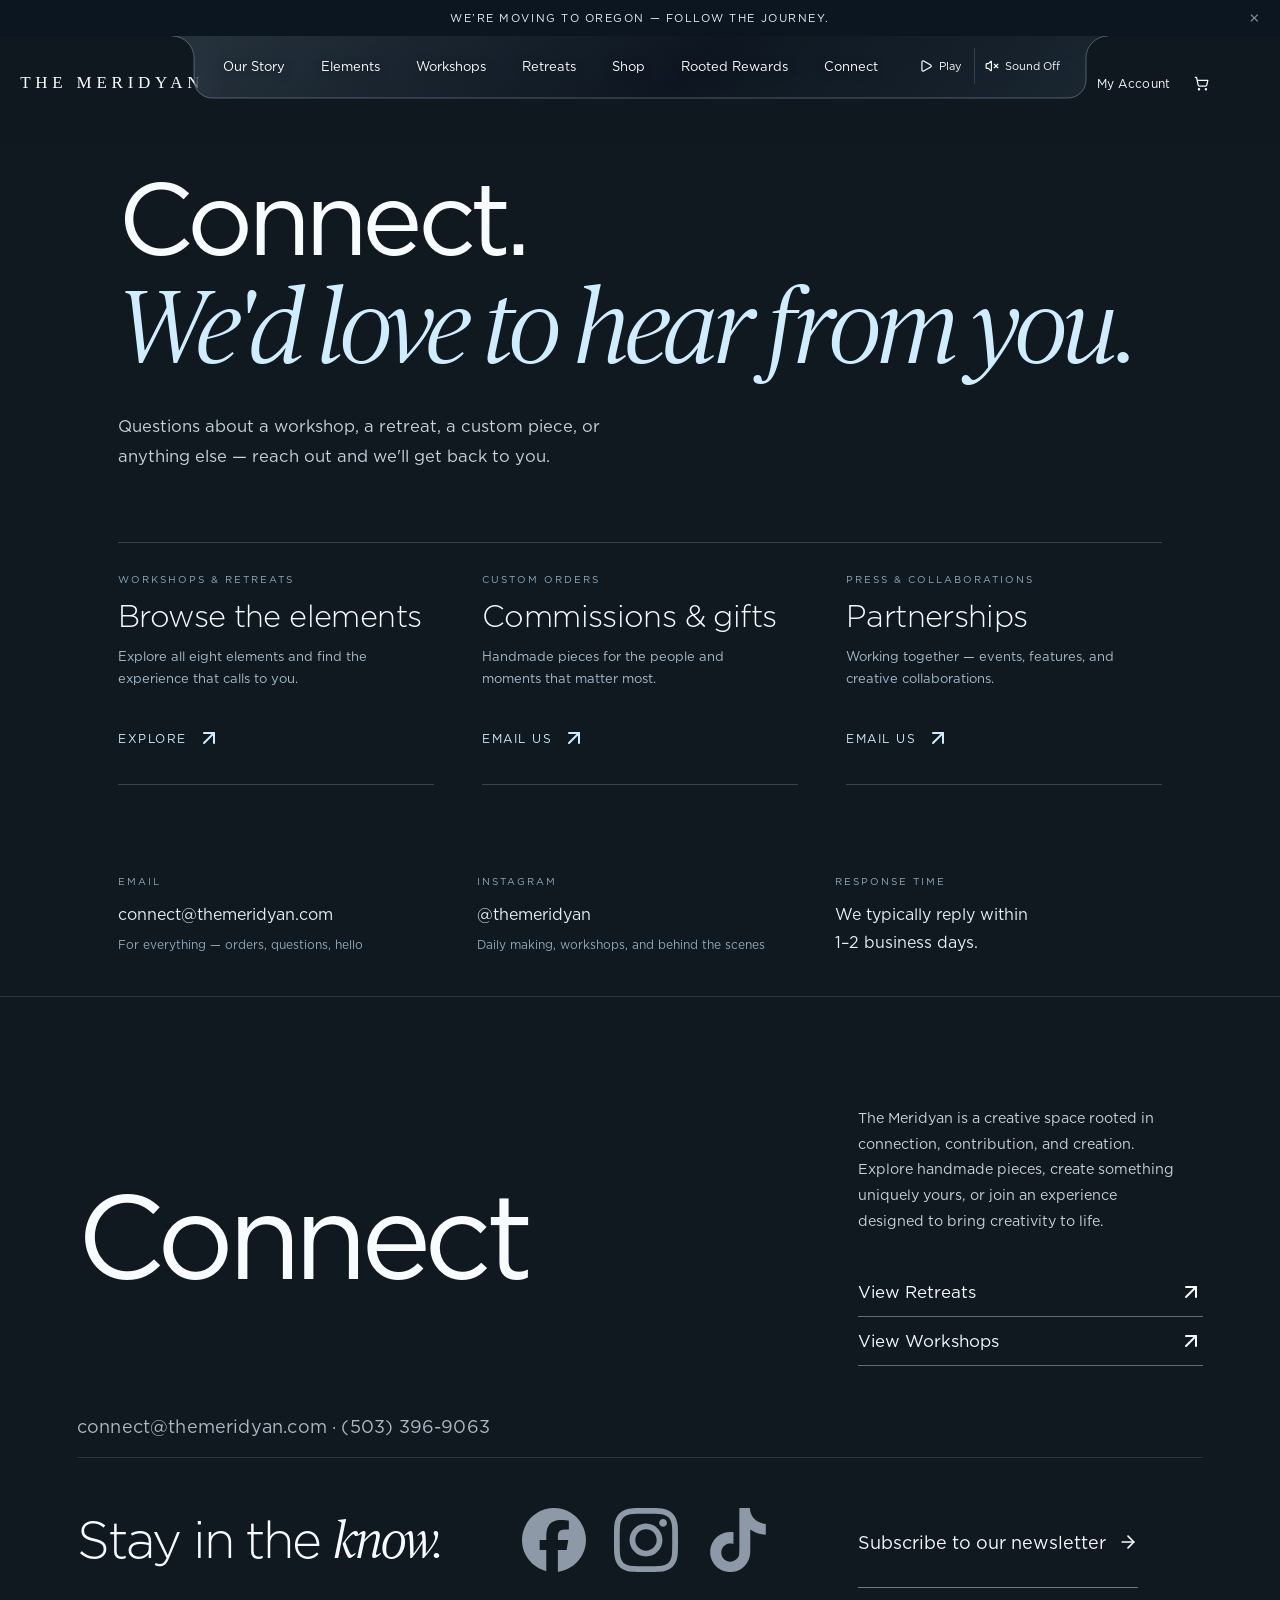
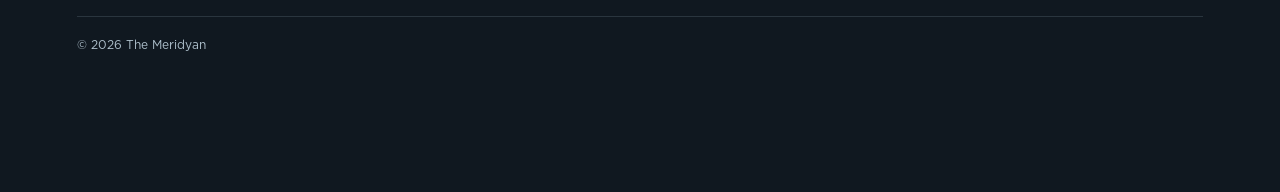
==== connect.html @ 69c46638 "Move footer contact into Connect column, larger text" ====
<!DOCTYPE html>
<html lang="en">
<head>
<meta charset="utf-8">
<meta name="viewport" content="width=device-width, initial-scale=1">
<title>Connect — The Meridyan</title>
<meta name="description" content="Get in touch with The Meridyan — workshops, retreats, custom orders, and collaborations.">
<style>html,body{margin:0;padding:0;background:#101820!important;overflow-x:hidden}</style>
<link media="all" rel="stylesheet" href="css/fd61ed82119a6d0c.css">
<link media="all" rel="stylesheet" href="css/1377dd7e572981b0.css">
<link media="all" rel="stylesheet" href="css/81c3c7df92520b79.css">
<link media="all" rel="stylesheet" href="css/9e2f454f65f2772a.css">
<link media="all" rel="stylesheet" href="css/0107829da691d027.css">
<link media="all" rel="stylesheet" href="css/0ce53d15ddeab85c.css">
<link media="all" rel="stylesheet" href="css/914edfe8f866d2f8.css">
<link media="all" rel="stylesheet" href="css/b02af53e4f1dc310.css">
<link media="all" rel="stylesheet" href="css/92854c48005adeb0.css">
<link media="all" rel="stylesheet" href="css/3cbabd3b90bd09d2.css">
<link media="all" rel="stylesheet" href="css/3c0b1736c7ed2e35.css">
<link media="all" rel="stylesheet" href="css/846dfcc68f16207b.css">
<link rel="stylesheet" href="scroll-fixes.css?v=222">
<style>
.connect-wrap{max-width:1100px;margin:0 auto;padding:170px 28px 40px}
.connect-hero{margin-bottom:70px}
.connect-eyebrow{font-size:11px;letter-spacing:2.5px;color:#d0edff;text-transform:uppercase;margin:0 0 26px}
.connect-title{margin:0;color:#f8fbff;font:400 clamp(64px,8vw,120px)/.95 Gotham,Arial,sans-serif;letter-spacing:-.055em}
.connect-title em{display:block;margin-top:.08em;font:italic 300 1.02em/.98 "Publico Headline",Georgia,serif;letter-spacing:-.045em;color:#d0edff}
.connect-intro{max-width:520px;margin-top:34px;font-size:clamp(15px,1.3vw,18px);line-height:1.8;color:#c7d4dd}
.connect-grid{display:grid;grid-template-columns:repeat(3,1fr);gap:0 48px;border-top:1px solid #d0edff33}
.connect-card{display:flex;flex-direction:column;padding:30px 0 34px;border-bottom:1px solid #d0edff33;text-decoration:none;color:#f8fbff;transition:padding-left .2s}
.connect-card:hover{padding-left:10px}
.connect-card small{display:block;font-size:10px;letter-spacing:2px;color:#8faabd;text-transform:uppercase;margin-bottom:14px}
.connect-card strong{display:block;font:300 clamp(24px,2.4vw,34px)/1.15 Gotham,Arial,sans-serif;letter-spacing:-.02em;margin-bottom:12px}
.connect-card span{display:block;font-size:13px;line-height:1.7;color:#a9bdca;margin-bottom:18px;max-width:280px}
.connect-card i{display:inline-flex;align-items:center;gap:10px;font-style:normal;font-size:12px;letter-spacing:1.5px;text-transform:uppercase;color:#d0edff;margin-top:auto;padding-top:18px}
.connect-card i svg{transition:transform .2s}
.connect-card:hover i svg{transform:translate(3px,-3px)}
.connect-details{display:grid;grid-template-columns:repeat(3,1fr);gap:32px;margin-top:80px;padding-top:10px}
.connect-details h3{font-size:10px;letter-spacing:2px;color:#8faabd;text-transform:uppercase;font-weight:400;margin:0 0 14px}
.connect-details a,.connect-details p{display:block;color:#e9f0f4;text-decoration:none;font-size:16px;line-height:1.7;margin:0}
.connect-details a:hover{color:#d0edff}
.connect-details small{display:block;margin-top:8px;font-size:12px;color:#8faabd}
@media(max-width:900px){.connect-grid{grid-template-columns:1fr}.connect-details{grid-template-columns:1fr;gap:26px}}
</style>
<link rel="canonical" href="https://itsyoboyyyyyy.github.io/meridyan-scroll/connect.html"><meta property="og:type" content="website"><meta property="og:site_name" content="The Meridyan"><meta property="og:title" content="Connect — The Meridyan"><meta property="og:description" content="Get in touch with The Meridyan — workshops, retreats, custom orders, and collaborations."><meta property="og:url" content="https://itsyoboyyyyyy.github.io/meridyan-scroll/connect.html"><meta property="og:image" content="https://itsyoboyyyyyy.github.io/meridyan-scroll/site-files/hero1.jpg"><meta name="twitter:card" content="summary_large_image"><meta name="twitter:title" content="Connect — The Meridyan"><meta name="twitter:description" content="Get in touch with The Meridyan — workshops, retreats, custom orders, and collaborations."><meta name="twitter:image" content="https://itsyoboyyyyyy.github.io/meridyan-scroll/site-files/hero1.jpg"></head>
<body style="margin:0">
<header class="morpho-header" data-open="false"><a class="morpho-header-logo" href="https://www.themeridyan.com/" target="_top" aria-label="The Meridyan homepage"><span class="meridyan-wordmark">THE MERIDYAN</span></a><fieldset class="site-player" aria-label="Experience controls" data-autoplay="false" data-film-blocked="false" lang="en"><button class="site-autoplay" type="button" aria-pressed="false" aria-label="Play experience"><svg xmlns="http://www.w3.org/2000/svg" width="15" height="15" viewBox="0 0 24 24" fill="none" stroke="currentColor" stroke-width="2" stroke-linecap="round" stroke-linejoin="round" class="lucide lucide-play" aria-hidden="true"><path d="M5 5a2 2 0 0 1 3.008-1.728l11.997 6.998a2 2 0 0 1 .003 3.458l-12 7A2 2 0 0 1 5 19z"></path></svg><span>Play</span></button><button class="site-sound-toggle" type="button" aria-pressed="false" aria-label="Turn sound on"><svg xmlns="http://www.w3.org/2000/svg" width="16" height="16" viewBox="0 0 24 24" fill="none" stroke="currentColor" stroke-width="2" stroke-linecap="round" stroke-linejoin="round" class="lucide lucide-volume-x" aria-hidden="true"><path d="M11 4.702a.705.705 0 0 0-1.203-.498L6.413 7.587A1.4 1.4 0 0 1 5.416 8H3a1 1 0 0 0-1 1v6a1 1 0 0 0 1 1h2.416a1.4 1.4 0 0 1 .997.413l3.383 3.384A.705.705 0 0 0 11 19.298z"></path><line x1="22" x2="16" y1="9" y2="15"></line><line x1="16" x2="22" y1="9" y2="15"></line></svg><span>Sound<!-- --> <!-- -->Off</span></button><div hidden="" aria-hidden="true"><aside class="morpho-radio  radio-is-hidden" inert="" aria-hidden="true" aria-label="Meridyan ambient" data-playing="false" data-track="0" data-loading="false" data-muted="false"><audio preload="none" aria-hidden="true"></audio><div class="radio-info"><span class="radio-brand"><i></i><i></i><i></i> MERIDYAN <span class="radio-count" aria-hidden="true">01<!-- --> / <!-- -->08</span></span><div aria-live="polite" aria-atomic="true"><span class="radio-title" title="Wildamore">Wildamore</span><span class="radio-artist" title="The Meridyan">The Meridyan</span></div></div><div class="radio-buttons"><button disabled="" aria-label="Previous track"><svg xmlns="http://www.w3.org/2000/svg" width="13" height="13" viewBox="0 0 24 24" fill="none" stroke="currentColor" stroke-width="2" stroke-linecap="round" stroke-linejoin="round" class="lucide lucide-skip-back" aria-hidden="true"><path d="M17.971 4.285A2 2 0 0 1 21 6v12a2 2 0 0 1-3.029 1.715l-9.997-5.998a2 2 0 0 1-.003-3.432z"></path><path d="M3 20V4"></path></svg></button><button class="radio-play" aria-busy="false" aria-label="Play ambient sound"><svg xmlns="http://www.w3.org/2000/svg" width="15" height="15" viewBox="0 0 24 24" fill="none" stroke="currentColor" stroke-width="2" stroke-linecap="round" stroke-linejoin="round" class="lucide lucide-play" aria-hidden="true"><path d="M5 5a2 2 0 0 1 3.008-1.728l11.997 6.998a2 2 0 0 1 .003 3.458l-12 7A2 2 0 0 1 5 19z"></path></svg></button><button aria-label="Next track"><svg xmlns="http://www.w3.org/2000/svg" width="13" height="13" viewBox="0 0 24 24" fill="none" stroke="currentColor" stroke-width="2" stroke-linecap="round" stroke-linejoin="round" class="lucide lucide-skip-forward" aria-hidden="true"><path d="M21 4v16"></path><path d="M6.029 4.285A2 2 0 0 0 3 6v12a2 2 0 0 0 3.029 1.715l9.997-5.998a2 2 0 0 0 .003-3.432z"></path></svg></button></div></aside></div></fieldset><div class="morpho-notch"><div class="morpho-notch-glass" style="width: 616.469px; height: 62px; clip-path: path(&quot;M 0 0 A 22 22 0 0 1 22 22 L 22 44 A 18 18 0 0 0 40 62 L 576.469 62 A 18 18 0 0 0 594.469 44 L 594.469 22 A 22 22 0 0 1 616.469 0 Z&quot;);" aria-hidden="true"></div><svg class="morpho-notch-shape" viewBox="0 0 616.46875 62" style="width: 616.469px; height: 62px;" aria-hidden="true"><path d="M0,0 A22,22 0 0 1 22,22 L22,44 A18,18 0 0 0 40,62 L576.46875,62 A18,18 0 0 0 594.46875,44 L594.46875,22 A22,22 0 0 1 616.46875,0 Z"></path><path class="morpho-notch-edge" d="M0,0 A22,22 0 0 1 22,22 L22,44 A18,18 0 0 0 40,62 L576.46875,62 A18,18 0 0 0 594.46875,44 L594.46875,22 A22,22 0 0 1 616.46875,0" vector-effect="non-scaling-stroke"></path></svg><div class="morpho-notch-bar"><nav class="morpho-main-nav" aria-label="Main navigation"><a href="https://itsyoboyyyyyy.github.io/meridyan-scroll/our-story.html" target="_top" id="_R_11bqlb_-community" data-current="false"><span>Our Story</span></a><span class="nav-drop" data-menu="elements"><a href="elements.html" target="_top" data-current="false"><span>Elements</span></a></span><a id="meridyan-workshops" href="workshops.html" target="_top" data-current="false"><span>Workshops</span></a><a href="retreats.html" target="_top" data-current="false"><span>Retreats</span></a><a href="https://www.themeridyan.com/shop" target="_top" data-current="false"><span>Shop</span></a><a href="rooted-rewards.html" target="_top" data-current="false"><span>Rooted Rewards</span></a><a href="https://www.themeridyan.com/connect" target="_top" data-current="false"><span>Connect</span></a></nav><button type="button" class="morpho-mobile-trigger" aria-expanded="false" aria-controls="_R_11bqlb_-panel">Explore</button></div></div><div class="morpho-header-actions"><a class="morpho-header-login" href="https://www.themeridyan.com/account/my-account" target="_top">My Account</a><a class="morpho-header-cart" href="https://www.themeridyan.com/cart-page" target="_top" aria-label="Cart"><svg xmlns="http://www.w3.org/2000/svg" width="15" height="15" viewBox="0 0 24 24" fill="none" stroke="currentColor" stroke-width="2" stroke-linecap="round" stroke-linejoin="round"><circle cx="8" cy="21" r="1"></circle><circle cx="19" cy="21" r="1"></circle><path d="M2.05 2.05h2l2.66 12.42a2 2 0 0 0 2 1.58h9.78a2 2 0 0 0 1.95-1.57l1.65-7.43H5.12"></path></svg></a></div><section class="morpho-mega" id="meridyan-mega" aria-label="The Eight Elements" hidden>
<div class="morpho-mega-body">
<figure class="morpho-mega-film" data-playback="poster">
<video muted loop playsinline preload="none" aria-hidden="true"></video>
<figcaption><span>THE MERIDYAN</span><em id="mega-caption">Where Curiosity Grows Wild</em></figcaption>
<button type="button" id="mega-video-toggle" aria-label="Pause menu video"><svg xmlns="http://www.w3.org/2000/svg" width="13" height="13" viewBox="0 0 24 24" fill="none" stroke="currentColor" stroke-width="2" stroke-linecap="round" stroke-linejoin="round"><rect x="6" y="4" width="4" height="16" rx="1"></rect><rect x="14" y="4" width="4" height="16" rx="1"></rect></svg></button>
</figure>
<div class="morpho-mega-links">
<p class="morpho-mega-eyebrow" id="mega-eyebrow">CREATE WITH YOUR COMMUNITY</p>
<nav aria-label="Elements"><a href="element.html?e=wildamore" data-e="wildamore" target="_top"><span class="morpho-mega-number">01</span><span>Wildamore</span><svg xmlns="http://www.w3.org/2000/svg" width="14" height="14" viewBox="0 0 24 24" fill="none" stroke="currentColor" stroke-width="2" stroke-linecap="round" stroke-linejoin="round" aria-hidden="true"><path d="M7 7h10v10"></path><path d="M7 17 17 7"></path></svg></a><a href="element.html?e=siren" data-e="siren" target="_top"><span class="morpho-mega-number">02</span><span>Siren</span><svg xmlns="http://www.w3.org/2000/svg" width="14" height="14" viewBox="0 0 24 24" fill="none" stroke="currentColor" stroke-width="2" stroke-linecap="round" stroke-linejoin="round" aria-hidden="true"><path d="M7 7h10v10"></path><path d="M7 17 17 7"></path></svg></a><a href="element.html?e=ember" data-e="ember" target="_top"><span class="morpho-mega-number">03</span><span>Ember</span><svg xmlns="http://www.w3.org/2000/svg" width="14" height="14" viewBox="0 0 24 24" fill="none" stroke="currentColor" stroke-width="2" stroke-linecap="round" stroke-linejoin="round" aria-hidden="true"><path d="M7 7h10v10"></path><path d="M7 17 17 7"></path></svg></a><a href="element.html?e=horizon" data-e="horizon" target="_top"><span class="morpho-mega-number">04</span><span>Horizon</span><svg xmlns="http://www.w3.org/2000/svg" width="14" height="14" viewBox="0 0 24 24" fill="none" stroke="currentColor" stroke-width="2" stroke-linecap="round" stroke-linejoin="round" aria-hidden="true"><path d="M7 7h10v10"></path><path d="M7 17 17 7"></path></svg></a><a href="element.html?e=summit" data-e="summit" target="_top"><span class="morpho-mega-number">05</span><span>Summit</span><svg xmlns="http://www.w3.org/2000/svg" width="14" height="14" viewBox="0 0 24 24" fill="none" stroke="currentColor" stroke-width="2" stroke-linecap="round" stroke-linejoin="round" aria-hidden="true"><path d="M7 7h10v10"></path><path d="M7 17 17 7"></path></svg></a><a href="element.html?e=mirage" data-e="mirage" target="_top"><span class="morpho-mega-number">06</span><span>Mirage</span><svg xmlns="http://www.w3.org/2000/svg" width="14" height="14" viewBox="0 0 24 24" fill="none" stroke="currentColor" stroke-width="2" stroke-linecap="round" stroke-linejoin="round" aria-hidden="true"><path d="M7 7h10v10"></path><path d="M7 17 17 7"></path></svg></a><a href="element.html?e=halcyon" data-e="halcyon" target="_top"><span class="morpho-mega-number">07</span><span>Halcyon</span><svg xmlns="http://www.w3.org/2000/svg" width="14" height="14" viewBox="0 0 24 24" fill="none" stroke="currentColor" stroke-width="2" stroke-linecap="round" stroke-linejoin="round" aria-hidden="true"><path d="M7 7h10v10"></path><path d="M7 17 17 7"></path></svg></a><a href="element.html?e=astoria" data-e="astoria" target="_top"><span class="morpho-mega-number">08</span><span>Astoria</span><svg xmlns="http://www.w3.org/2000/svg" width="14" height="14" viewBox="0 0 24 24" fill="none" stroke="currentColor" stroke-width="2" stroke-linecap="round" stroke-linejoin="round" aria-hidden="true"><path d="M7 7h10v10"></path><path d="M7 17 17 7"></path></svg></a></nav>
<p class="morpho-mega-description" id="mega-desc"></p>
</div>

</div>
<div class="morpho-mega-bottom">
<a href="https://www.themeridyan.com/connect" target="_top"><svg xmlns="http://www.w3.org/2000/svg" width="16" height="16" viewBox="0 0 24 24" fill="none" stroke="currentColor" stroke-width="2" stroke-linecap="round" stroke-linejoin="round"><path d="M2.992 16.342a2 2 0 0 1 .094 1.167l-1.065 3.29a1 1 0 0 0 1.236 1.168l3.413-.998a2 2 0 0 1 1.099.092 10 10 0 1 0-4.777-4.719"></path></svg><span>Let&rsquo;s talk. <strong>Connect</strong></span><svg xmlns="http://www.w3.org/2000/svg" width="15" height="15" viewBox="0 0 24 24" fill="none" stroke="currentColor" stroke-width="2" stroke-linecap="round" stroke-linejoin="round"><path d="M7 7h10v10"></path><path d="M7 17 17 7"></path></svg></a>
<div><span>From the elements, with love.</span></div>
</div>
</section></header>
<main class="connect-wrap">
  <div class="connect-hero">
    <h1 class="connect-title">Connect.<em>We'd love to hear from you.</em></h1>
    <p class="connect-intro">Questions about a workshop, a retreat, a custom piece, or anything else — reach out and we'll get back to you.</p>
  </div>
  <div class="connect-grid">
    <a class="connect-card" href="workshops.html" target="_top">
      <small>Workshops &amp; retreats</small>
      <strong>Browse the elements</strong>
      <span>Explore all eight elements and find the experience that calls to you.</span>
      <i>Explore <svg xmlns="http://www.w3.org/2000/svg" width="24" height="24" viewBox="0 0 24 24" fill="none" stroke="currentColor" stroke-width="2" stroke-linecap="round" stroke-linejoin="round" class="lucide lucide-arrow-up-right" aria-hidden="true"><path d="M7 7h10v10"></path><path d="M7 17 17 7"></path></svg></i>
    </a>
    <a class="connect-card" href="mailto:connect@themeridyan.com">
      <small>Custom orders</small>
      <strong>Commissions &amp; gifts</strong>
      <span>Handmade pieces for the people and moments that matter most.</span>
      <i>Email us <svg xmlns="http://www.w3.org/2000/svg" width="24" height="24" viewBox="0 0 24 24" fill="none" stroke="currentColor" stroke-width="2" stroke-linecap="round" stroke-linejoin="round" class="lucide lucide-arrow-up-right" aria-hidden="true"><path d="M7 7h10v10"></path><path d="M7 17 17 7"></path></svg></i>
    </a>
    <a class="connect-card" href="mailto:connect@themeridyan.com?subject=Press%20%26%20collaborations">
      <small>Press &amp; collaborations</small>
      <strong>Partnerships</strong>
      <span>Working together — events, features, and creative collaborations.</span>
      <i>Email us <svg xmlns="http://www.w3.org/2000/svg" width="24" height="24" viewBox="0 0 24 24" fill="none" stroke="currentColor" stroke-width="2" stroke-linecap="round" stroke-linejoin="round" class="lucide lucide-arrow-up-right" aria-hidden="true"><path d="M7 7h10v10"></path><path d="M7 17 17 7"></path></svg></i>
    </a>
  </div>
  <div class="connect-details">
    <div>
      <h3>Email</h3>
      <a href="mailto:connect@themeridyan.com">connect@themeridyan.com</a>
      <small>For everything — orders, questions, hello</small>
    </div>
    <div>
      <h3>Instagram</h3>
      <a href="https://www.instagram.com/themeridyan" target="_top" rel="noopener">@themeridyan</a>
      <small>Daily making, workshops, and behind the scenes</small>
    </div>
    <div>
      <h3>Response time</h3>
      <p>We typically reply within<br>1–2 business days.</p>
      
    </div>
  </div>
</main>
<div class="morpho-outro">
<footer class="flow-footer morpho-footer"><div class="footer-story"><h2 class="footer-signature"><span>Connect</span></h2><div class="footer-invitation"><p>The Meridyan is a creative space rooted in connection, contribution, and creation. Explore handmade pieces, create something uniquely yours, or join an experience designed to bring creativity to life.</p><a class="footer-shop" href="retreats.html" target="_top">View Retreats<svg xmlns="http://www.w3.org/2000/svg" width="24" height="24" viewBox="0 0 24 24" fill="none" stroke="currentColor" stroke-width="2" stroke-linecap="round" stroke-linejoin="round" class="lucide lucide-arrow-up-right" aria-hidden="true"><path d="M7 7h10v10"></path><path d="M7 17 17 7"></path></svg></a><a class="footer-shop" href="workshops.html" target="_top">View Workshops<svg xmlns="http://www.w3.org/2000/svg" width="24" height="24" viewBox="0 0 24 24" fill="none" stroke="currentColor" stroke-width="2" stroke-linecap="round" stroke-linejoin="round" class="lucide lucide-arrow-up-right" aria-hidden="true"><path d="M7 7h10v10"></path><path d="M7 17 17 7"></path></svg></a></div></div><section class="footer-connect" id="newsletter" aria-labelledby="newsletter-title"><div class="footer-connect-copy"><h3 id="newsletter-title">Stay in the<!-- --> <em>know.</em></h3></div><a class="footer-subscribe-link" href="https://www.themeridyan.com/newsletter" target="_top">Subscribe to our newsletter <svg xmlns="http://www.w3.org/2000/svg" width="20" height="20" viewBox="0 0 24 24" fill="none" stroke="currentColor" stroke-width="2" stroke-linecap="round" stroke-linejoin="round" class="lucide lucide-arrow-right" aria-hidden="true"><path d="M5 12h14"></path><path d="m12 5 7 7-7 7"></path></svg></a></section><div class="footer-legal"><span>© <!-- -->2026<!-- --> The Meridyan</span></div><dialog class="footer-legal-dialog" aria-labelledby="legal-dialog-title"><div class="legal-sheet"><header><span>THE MERIDYAN</span><button type="button" aria-label="Close legal document" autofocus=""><svg xmlns="http://www.w3.org/2000/svg" width="24" height="24" viewBox="0 0 24 24" fill="none" stroke="currentColor" stroke-width="2" stroke-linecap="round" stroke-linejoin="round" class="lucide lucide-x" aria-hidden="true"><path d="M18 6 6 18"></path><path d="m6 6 12 12"></path></svg></button></header><h2 id="legal-dialog-title">Privacy Policy</h2><div class="legal-document" lang="en"></div></div></dialog></footer>
</div>
<script src="nav.js?v=30"></script>
</body>
</html>
---- css/fd61ed82119a6d0c.css ----
.morpho-consent{position:fixed;z-index:2000;left:24px;bottom:95px;width:min(480px,calc(100vw - 48px));padding:22px 24px;background:#101820f5;border:1px solid #d0edff55;box-shadow:0 12px 48px #0005;border-radius:8px;color:#f6fbff;font:13px/1.6 Gotham,Arial,sans-serif}.morpho-consent p{margin:0;color:#c7d8e2}.morpho-consent .consent-title{font-size:17px;color:#fff;margin-bottom:7px}.consent-actions{display:flex;gap:12px;margin-top:16px}.consent-actions button{border:1px solid #d0edff66;background:transparent;color:#fff;padding:9px 14px;min-height:42px;font:inherit;cursor:pointer}.consent-actions button:last-child{background:#d0edff;color:#101820}.consent-actions button:focus-visible{outline:2px solid white;outline-offset:3px}@media(max-width:600px){.morpho-consent{left:14px;bottom:88px;width:calc(100vw - 28px);padding:18px}.consent-actions button{flex:1 1}}
---- css/1377dd7e572981b0.css ----
@font-face{font-family:Gotham;src:url(../assets/gotham-book.woff2) format("woff2");font-weight:400;font-display:swap;unicode-range:u+0250-1dff,u+1f??,u+20d0-20ff,u+2150-218f,u+2200-fefe,u+ff00-fffc,u+fffe-10ffff}@font-face{font-family:Gotham;src:url(../assets/gotham-light.woff2) format("woff2");font-weight:300;font-display:swap;unicode-range:u+0250-1dff,u+1f??,u+20d0-20ff,u+2150-218f,u+2200-fefe,u+ff00-fffc,u+fffe-10ffff}@font-face{font-family:Gotham;src:url(../assets/gotham-bold.woff2) format("woff2");font-weight:700;font-display:swap;unicode-range:u+0250-1dff,u+1f??,u+20d0-20ff,u+2150-218f,u+2200-fefe,u+ff00-fffc,u+fffe-10ffff}@font-face{font-family:Gotham;src:url(../assets/fonts/gotham-light-latin.woff2) format("woff2");font-weight:300;font-display:swap;unicode-range:u+0100-024f,u+1e??,u+2100-214f}@font-face{font-family:Gotham;src:url(../assets/fonts/gotham-light-common.woff2) format("woff2");font-weight:300;font-display:swap;unicode-range:u+00??,u+2000-209f,u+20a0-20cf,u+2190-21ff,u+feff,u+fffd}@font-face{font-family:Gotham;src:url(../assets/fonts/gotham-book-latin.woff2) format("woff2");font-weight:400;font-display:swap;unicode-range:u+0100-024f,u+1e??,u+2100-214f}@font-face{font-family:Gotham;src:url(../assets/fonts/gotham-book-common.woff2) format("woff2");font-weight:400;font-display:swap;unicode-range:u+00??,u+2000-209f,u+20a0-20cf,u+2190-21ff,u+feff,u+fffd}@font-face{font-family:Gotham;src:url(../assets/fonts/gotham-bold-latin.woff2) format("woff2");font-weight:700;font-display:swap;unicode-range:u+0100-024f,u+1e??,u+2100-214f}@font-face{font-family:Gotham;src:url(../assets/fonts/gotham-bold-common.woff2) format("woff2");font-weight:700;font-display:swap;unicode-range:u+00??,u+2000-209f,u+20a0-20cf,u+2190-21ff,u+feff,u+fffd}:root{--navy:#0a127b;--ink:#20274a;--paper:#faf9f6;--muted:#6b7080;--line:#dbdddF;--serif:Georgia,"Times New Roman",serif}*{box-sizing:border-box}html{scroll-behavior:smooth;scroll-padding-top:100px}body{margin:0;background:var(--paper);color:var(--ink);font-family:Gotham,Arial,sans-serif;font-size:16px;-webkit-font-smoothing:antialiased}a{text-decoration:none}a,button{color:inherit}button{font:inherit;cursor:pointer}img{display:block;max-width:100%}a,button{-webkit-tap-highlight-color:transparent}a:focus-visible,button:focus-visible{outline:2px solid #3278fa;outline-offset:6px}::selection{color:white;background:var(--navy)}.site{overflow:clip;--scroll:0px}.header{height:94px;position:sticky;top:0;z-index:50;display:grid;grid-template-columns:1fr auto 1fr;align-items:center;padding:0 4.2%;background:var(--paper);transition:box-shadow .3s}.header.is-scrolled{box-shadow:0 2px 14px #07132a0d}.brand img{width:180px;height:auto}.nav-left{display:flex;gap:28px}.nav-left a{font-size:12px;position:relative}.nav-left a:after{content:"";position:absolute;bottom:-6px;left:0;right:0;height:1px;background:var(--navy);transform:scaleX(0);transform-origin:left;transition:transform .25s}.nav-left a:hover:after{transform:scaleX(1)}.header-shop{justify-self:end;display:flex;align-items:center;gap:30px;border:1px solid #0a127b55;border-radius:30px;padding:12px 20px;color:var(--navy);font-size:12px;transition:background .2s,color .2s}.header-shop:hover{background:var(--navy);color:white}.menu-toggle,.mobile-menu{display:none}.hero{height:calc(100svh - 94px);min-height:660px;max-height:1050px;position:relative;color:white;isolation:isolate;overflow:hidden}.hero-landscape{position:absolute;inset:-8% 0;transform:translateY(var(--scroll));z-index:-3}.hero-landscape img{width:100%;height:100%;object-fit:cover;object-position:50% 52%}.hero-tint{position:absolute;inset:0;background:linear-gradient(90deg,#061a18ba,#0d25265c 47%,#14232016 80%),linear-gradient(0deg,#071b22a8,transparent 28%);z-index:-2}.hero-content{position:relative;padding:11vh 0 0 7%;z-index:3;width:66%}.eyebrow{font-size:11px;letter-spacing:1.7px;font-weight:400;line-height:1.6;margin:0 0 25px}.hero .eyebrow{display:flex;align-items:center;gap:10px;font-size:10px;letter-spacing:1.6px}.tiny-dot{width:5px;height:5px;background:white;border-radius:50%;display:inline-block}.hero h1{font-family:var(--serif);font-size:clamp(68px,7.6vw,120px);line-height:1.015;letter-spacing:-5px;margin:0 0 30px}.hero h1,.hero h1 em{font-weight:400}.hero-description{font-size:15px;line-height:1.75;margin:0 0 30px;color:#ffffffe6}.pill{display:inline-flex;justify-content:center;align-items:center;gap:30px;min-height:51px;padding:14px 24px;border-radius:40px;font-size:12px;transition:transform .25s,background .25s;white-space:nowrap}.pill:hover{transform:translateY(-3px)}.pill-light{background:var(--paper);color:var(--navy)}.pill-light:hover{background:#e0e7ff}.pill-navy{background:var(--navy);color:#fff}.pill-navy:hover{background:#1f389e}.hero-products{position:absolute;right:6%;bottom:15%;width:32%;height:70%;max-height:620px;pointer-events:none;z-index:2;transform:translateY(calc(var(--scroll) * -.25))}.hero-products img{position:absolute;object-fit:contain;height:90%;width:auto;filter:drop-shadow(9px 25px 14px #07111b50)}.hero-still{left:7%;bottom:0;transform:rotate(-9deg)}.hero-sparkling{right:0;bottom:9%;transform:rotate(12deg) scale(.94)}.can-caption{bottom:-42px;left:15%;letter-spacing:1.6px;white-space:nowrap}.can-caption,.hero-bottom{position:absolute;font-size:9px}.hero-bottom{bottom:26px;left:4.2%;right:4.2%;justify-content:space-between;letter-spacing:1.2px;color:#ffffffe6}.hero-bottom,.hero-bottom a{display:flex;align-items:center}.hero-bottom a{gap:12px;font-size:11px;letter-spacing:0}.origin-strip{padding:27px 7%;display:flex;align-items:center;justify-content:space-between;background:#f0f1ed;color:#5e675c;font-size:9px;letter-spacing:1.6px}.origin-strip i{width:3px;height:3px;border-radius:50%;background:#9caa92}.section-pad{padding-left:7%;padding-right:7%}h2{font-family:var(--serif);font-size:clamp(43px,4.45vw,70px);letter-spacing:-2.5px;line-height:1.1;margin:0;color:var(--navy)}h2,h2 em{font-weight:400}p{line-height:1.8}.intro{text-align:center;padding-top:110px;padding-bottom:110px;max-width:1100px;margin:auto}.intro .eyebrow{color:var(--navy)}.intro>p:not(.eyebrow){font-size:14px;line-height:1.9;color:var(--muted);margin:26px 0}.line-link{font-size:12px;display:inline-flex;align-items:center;justify-content:space-between;gap:40px;border-bottom:1px solid #0a127b80;color:var(--navy);padding:12px 0;transition:gap .25s}.line-link:hover{gap:49px}.water-section{padding-top:25px;padding-bottom:110px}.section-heading{display:flex;justify-content:space-between;align-items:flex-end;margin-bottom:40px}.section-heading .eyebrow{margin-bottom:15px}.section-heading>p{font-size:13px;color:var(--muted);margin:0 0 8px}.products-grid{display:grid;grid-template-columns:1fr 1fr;gap:24px}.product{padding:27px 30px 29px;position:relative;overflow:hidden;min-width:0}.still-product{background:#e7edf0}.sparkling-product{background:#172b31;color:#fff}.product-top{display:flex;justify-content:space-between;align-items:center;font-size:9px;letter-spacing:1.3px;position:relative;z-index:3}.coming{border:1px solid #ffffff40;padding:6px 9px;border-radius:20px;font-size:8px}.product-visual{height:410px;position:relative;display:flex;align-items:center;justify-content:center}.product-visual img{height:82%;width:auto;position:relative;z-index:2;filter:drop-shadow(14px 19px 14px #122d3923);transform:rotate(-8deg);transition:transform .8s cubic-bezier(.16,1,.3,1)}.sparkling-product .product-visual img{transform:rotate(9deg)}.product:hover .product-visual img{transform:translateY(-10px) rotate(0)}.product-word{position:absolute;left:50%;top:50%;transform:translate(-50%,-50%);font-family:var(--serif);font-size:clamp(90px,10vw,170px);font-style:italic;letter-spacing:-7px;color:#c2cfd5;white-space:nowrap}.sparkling-product .product-word{font-size:clamp(60px,7vw,120px);color:#446064;letter-spacing:-4px}.product-bottom{display:flex;justify-content:space-between;align-items:center;gap:12px;position:relative;z-index:4}.product h3{font-family:var(--serif);font-size:28px;font-weight:400;letter-spacing:-.8px;margin:0 0 9px}.product-bottom p{font-size:11px;margin:0;opacity:.7}.circle-link{display:grid;place-items:center;width:43px;height:43px;border:1px solid;border-radius:50%;flex-shrink:0;transition:background .25s,color .25s}.circle-link:hover{background:var(--navy);color:white}.sparkling-product .circle-link:hover{background:white;color:var(--navy)}.source-section{display:grid;grid-template-columns:1fr 1fr;gap:8%;align-items:center;padding-top:20px;padding-bottom:120px}.source-photo{height:650px;position:relative;overflow:hidden}.source-photo>img{height:100%;width:100%;object-fit:cover;transition:transform 1.5s}.source-photo:hover>img{transform:scale(1.035)}.photo-label{position:absolute;bottom:0;left:0;right:0;padding:35px 25px 22px;background:linear-gradient(transparent,#071e2180);display:flex;justify-content:space-between;letter-spacing:1.3px;color:#fff}.photo-label,.source-copy .eyebrow{font-size:9px}.source-copy h2{font-size:clamp(43px,4vw,62px);margin-bottom:30px}.source-copy>p:not(.eyebrow){font-size:13px;color:var(--muted);max-width:420px}.source-facts{display:grid;grid-template-columns:1fr 1fr;border-top:1px solid var(--line);border-bottom:1px solid var(--line);margin:28px 0 20px;padding:23px 0;gap:10px}.source-facts span{font-size:10px;color:#8b92a1}.source-facts h3{font-size:12px;font-weight:400;color:var(--navy);margin:12px 0 5px}.source-facts p{font-size:10px;color:var(--muted);margin:0}.ritual-section{position:relative;min-height:650px;display:grid;grid-template-columns:1fr 1fr;align-items:center;background:#ede9e1}.ritual-photo{grid-column:2;width:100%;height:650px;object-fit:cover;object-position:center 60%}.ritual-copy{position:absolute;left:7%;width:44%}.ritual-copy h2{font-size:clamp(44px,4.6vw,72px)}.ritual-copy>p:not(.eyebrow){font-size:13px;color:#70716f;margin:25px 0 30px}.ritual-footnote{position:absolute;bottom:28px;left:7%;font-size:9px;letter-spacing:1.5px;color:#7a7b79}.purpose-section{margin:100px 0 0;position:relative;min-height:660px;color:white;display:flex;align-items:center;justify-content:center;text-align:center;isolation:isolate;overflow:hidden}.purpose-section>img{position:absolute;inset:0;width:100%;height:100%;object-fit:cover;z-index:-3}.purpose-overlay{position:absolute;inset:0;background:#071c18a8;z-index:-2}.purpose-content{padding:70px 20px}.purpose-content h2{color:white;font-size:clamp(55px,5.7vw,90px)}.purpose-content>p:not(.eyebrow){font-size:13px;margin:25px 0 30px;color:#ffffffcf}.purpose-bottom{position:absolute;bottom:25px;font-size:9px;letter-spacing:1.6px}.faq-section{padding-top:110px;padding-bottom:100px;display:grid;grid-template-columns:1fr 1fr;gap:8%}.faq-section h2{font-size:clamp(40px,3.8vw,59px)}.faq-section .line-link{margin-top:25px}.faq-list{padding-top:15px}.faq-item{border-bottom:1px solid var(--line)}.faq-item h3{margin:0;font-weight:400}.faq-item button{width:100%;padding:24px 0;display:flex;align-items:center;justify-content:space-between;gap:25px;border:0;background:none;text-align:left;font-size:12px;line-height:1.7}.faq-item svg{flex-shrink:0}.faq-item p{font-size:12px;color:var(--muted);margin:0 25px 25px 0;line-height:1.9}.closing{text-align:center;padding:70px 7% 95px;border-top:1px solid var(--line)}.closing h2{font-size:clamp(50px,6vw,90px);margin:0 0 32px}.closing .eyebrow{font-size:9px}.footer{background:var(--navy);color:#fff;padding:50px 7% 23px}.footer-top{display:flex;align-items:center;justify-content:space-between;gap:30px;padding-bottom:45px}.footer-top img{width:170px;height:auto;filter:brightness(0) invert(1)}.footer-top p{font-size:11px;color:#ffffffb3}.footer-top nav{display:flex;gap:26px;font-size:11px}.footer-up{width:40px;height:40px;border:1px solid #ffffff5c;border-radius:50%;display:grid;place-items:center;font-size:19px}.footer-bottom{border-top:1px solid #ffffff26;padding-top:22px;display:flex;justify-content:space-between;align-items:center;font-size:8px;letter-spacing:1.1px;color:#ffffffb8}.footer-bottom a{display:flex;align-items:center;gap:9px}.footer-bottom svg{width:13px;height:13px}.skip{position:fixed;top:-100px;left:20px;background:white;color:var(--navy);padding:15px;z-index:100}.skip:focus{top:12px}[data-reveal]{animation:reveal-entry .8s both}@keyframes reveal-entry{0%{opacity:.6;transform:translateY(15px)}to{opacity:1;transform:translateY(0)}}@media(prefers-reduced-motion:no-preference){@supports(animation-timeline:view()){[data-reveal]{animation:reveal-entry linear both;animation-timeline:view();animation-range:entry 0 entry 25%}}.hero-content{animation:hero-in 1.1s cubic-bezier(.2,.8,.2,1) both}.hero-products{animation:products-in 1.5s cubic-bezier(.2,.8,.2,1) both}@keyframes hero-in{0%{opacity:0;translate:0 25px}to{opacity:1;translate:0 0}}@keyframes products-in{0%{opacity:0;translate:0 45px}to{opacity:1;translate:0 0}}}@media(min-width:1600px){.section-pad{padding-left:max(7%,calc((100vw - 1450px)/2));padding-right:max(7%,calc((100vw - 1450px)/2))}.hero-content{padding-top:13vh}.hero-products{right:9%}}@media(max-width:1100px){.nav-left{gap:18px}.nav-left a{font-size:10px}.brand img{width:155px}.hero h1{font-size:8vw;letter-spacing:-3px}.hero-content{padding-top:14vh}.hero-products{right:4%;width:34%;height:61%}.product{padding:24px}.product-visual{height:350px}.product-bottom p{font-size:10px}.source-section{gap:5%}.source-photo{height:600px}.source-copy h2{font-size:43px}.source-facts{gap:15px}.source-facts p{font-size:9px}.footer-top{gap:20px}.footer-top nav{gap:17px}}@media(max-width:760px){html{scroll-padding-top:85px}.header{height:76px;display:flex;justify-content:space-between;padding:0 6%}.brand img{width:145px}.header-shop,.nav-left{display:none}.menu-toggle{display:grid;place-items:center;background:none;border:0;width:42px;height:42px;color:var(--navy)}.mobile-menu:not([hidden]){display:flex;position:absolute;top:76px;left:0;right:0;background:var(--paper);padding:12px 6% 26px;flex-direction:column;box-shadow:0 12px 20px #07132a12}.mobile-menu a{display:flex;justify-content:space-between;padding:17px 0;border-top:1px solid var(--line);font-size:14px}.hero{height:calc(100svh - 76px);min-height:740px;max-height:940px}.hero-content{padding:43px 7% 0;width:100%}.hero .eyebrow{font-size:8px;letter-spacing:1.2px;gap:8px;margin-bottom:19px}.hero h1{font-size:clamp(49px,12.8vw,88px);line-height:1.04;letter-spacing:-2.4px;margin-bottom:18px}.hero-description{font-size:12px;line-height:1.8;margin-bottom:22px}.pill{font-size:11px;min-height:46px;padding:12px 20px;gap:23px}.hero-products{height:38%;width:53%;right:8%;bottom:12%;max-height:360px;transform:none}.hero-products img{height:95%}.hero-still{left:0}.hero-sparkling{right:0;bottom:7%}.can-caption{font-size:7px;bottom:-25px;left:0;letter-spacing:1.2px}.hero-landscape img{object-position:57% 50%}.hero-tint{background:linear-gradient(90deg,#061a18b0,#0d252647 75%),linear-gradient(0deg,#071b22a8,transparent 35%)}.hero-bottom{bottom:22px;left:7%;right:7%;font-size:7px;letter-spacing:.8px}.hero-bottom a{font-size:9px;gap:7px}.hero-bottom>span:last-child{display:none}.origin-strip{display:grid;grid-template-columns:1fr 1fr;padding:23px 7%;gap:19px 12px;font-size:7px;letter-spacing:1px;text-align:center}.origin-strip i{display:none}.intro{padding:68px 7%}.eyebrow{font-size:9px;letter-spacing:1.4px;margin-bottom:20px}h2{font-size:40px;letter-spacing:-1.6px}.intro>p:not(.eyebrow){font-size:12px;margin:22px 0 18px}.desktop-break{display:none}.line-link{font-size:11px;gap:28px}.water-section{padding-top:15px;padding-bottom:70px}.section-heading{display:block;margin-bottom:28px}.section-heading>p{font-size:12px;margin-top:20px}.products-grid{grid-template-columns:1fr;gap:18px}.product{padding:24px}.product-top{font-size:8px}.product-visual{height:345px}.product-word{font-size:125px}.sparkling-product .product-word{font-size:78px}.product h3{font-size:28px}.product-bottom p{font-size:10px;max-width:225px}.circle-link{width:39px;height:39px}.source-section{grid-template-columns:1fr;gap:40px;padding-top:0;padding-bottom:70px}.source-photo{height:430px}.source-copy h2{font-size:41px}.source-copy>p:not(.eyebrow),.source-facts h3{font-size:12px}.source-facts p{font-size:10px}.ritual-section{display:flex;flex-direction:column;min-height:0}.ritual-copy{position:relative;left:auto;width:100%;padding:55px 7% 60px;order:0}.ritual-copy h2{font-size:42px}.ritual-copy>p:not(.eyebrow){font-size:12px}.ritual-photo{order:1;height:440px}.ritual-footnote{bottom:22px;color:white;font-size:8px}.purpose-section{margin-top:65px;min-height:620px}.purpose-content{padding:70px 8%}.purpose-content h2{font-size:49px}.purpose-content>p:not(.eyebrow){font-size:12px;max-width:340px}.purpose-bottom{font-size:7px;letter-spacing:1px}.faq-section{padding-top:65px;padding-bottom:65px;grid-template-columns:1fr;gap:25px}.faq-section h2{font-size:41px}.faq-item button{font-size:12px;padding:23px 0}.closing{padding:60px 7% 70px}.closing h2{font-size:47px}.closing .eyebrow{font-size:8px}.footer{padding:40px 7% 25px}.footer-top{display:grid;grid-template-columns:1fr auto;gap:20px}.footer-top img{width:145px}.footer-top p{grid-column:1;grid-row:2;margin:0}.footer-top nav{grid-row:3;grid-column:1/-1;gap:24px;padding-top:15px}.footer-up{grid-column:2;grid-row:1}.footer-bottom{font-size:7px;gap:12px;letter-spacing:.5px}.footer-bottom>span:nth-child(2){display:none}}@media(max-width:370px){.hero h1{font-size:47px}.hero-products{right:10%;width:53%;height:34%}.hero-bottom>span{display:none}.product{padding:20px}.product-visual{height:300px}.source-facts{grid-template-columns:1fr;gap:20px}.footer-top nav{gap:18px}}@media(prefers-reduced-motion:reduce){html{scroll-behavior:auto}*,:after,:before{animation:none!important;transition:none!important}.hero-landscape,.hero-products{transform:none!important}}.header-shop,.line-link,.nav-left a,.pill{font-size:14px}.faq-item p,.hero-description,.intro>p:not(.eyebrow),.purpose-content>p:not(.eyebrow),.ritual-copy>p:not(.eyebrow),.section-heading>p,.source-copy>p:not(.eyebrow){font-size:16px}.faq-item button,.footer-top nav,.footer-top p,.product-bottom p,.source-facts h3{font-size:14px}.source-facts p{font-size:12px}.source-copy>p:not(.eyebrow){max-width:460px}.source-facts{margin:23px 0 16px}.eyebrow{font-size:12px}.closing .eyebrow,.hero .eyebrow,.source-copy .eyebrow{font-size:11px}.can-caption,.footer-bottom,.hero-bottom,.origin-strip,.photo-label,.product-top,.purpose-bottom,.ritual-footnote{font-size:10px}.product-bottom p{line-height:1.6}.faq-item button{padding:23px 0}.hero-landscape{inset:-20% 0}.hero-products{animation-fill-mode:backwards}@media(max-width:1100px) and (min-width:761px){.nav-left{gap:16px}.header-shop,.nav-left a{font-size:12px}.header-shop{gap:14px}.source-copy>p:not(.eyebrow){font-size:14px}.product-bottom p{font-size:12px}}@media(max-width:760px){.hero .eyebrow{font-size:8px}.hero-description{font-size:14px}.line-link,.pill{font-size:13px}.faq-item p,.intro>p:not(.eyebrow),.purpose-content>p:not(.eyebrow),.ritual-copy>p:not(.eyebrow),.section-heading>p,.source-copy>p:not(.eyebrow){font-size:15px}.closing .eyebrow,.eyebrow,.source-copy .eyebrow{font-size:10px}.product-bottom p{font-size:12px}.source-facts h3{font-size:13px}.source-facts p{font-size:11px}.can-caption,.footer-bottom,.hero-bottom,.origin-strip,.purpose-bottom,.ritual-footnote{font-size:8px}.footer-top nav,.footer-top p{font-size:12px}.hero-content{padding-top:42px}.hero-products{height:36%;bottom:11%}.product-top{font-size:9px}}.awwwards-ribbon{position:fixed;z-index:40;top:50%;right:0;width:44px;transform:translateY(-50%);color:#f3f5f6}.awwwards-trigger{position:relative;display:flex;align-items:center;justify-content:center;width:44px;height:56px;padding:5px 5px 12px;border:1px solid #d0edff38;border-right:0;border-radius:13px 0 0 13px;background:#101820b8;backdrop-filter:blur(14px);-webkit-backdrop-filter:blur(14px);color:inherit;cursor:pointer;box-shadow:0 4px 18px #00000020}.awwwards-chevron{position:absolute;bottom:4px;font:13px/1 Arial,sans-serif;color:#d0edffb3}.awwwards-card{position:absolute;top:50%;right:44px;display:flex;flex-direction:column;gap:8px;width:202px;box-sizing:border-box;padding:16px 19px;border:1px solid #d0edff38;border-right:0;border-radius:13px 0 0 13px;background:#101820eb;backdrop-filter:blur(14px);-webkit-backdrop-filter:blur(14px);color:inherit;text-decoration:none;opacity:0;visibility:hidden;pointer-events:none;transform:translate(10px,-50%);transition:opacity .2s ease,transform .25s ease,visibility .25s}.awwwards-name{font:400 14px/1.2 Gotham,Arial,sans-serif}.awwwards-status{display:flex;justify-content:space-between;font:400 10px/1.2 Gotham,Arial,sans-serif;letter-spacing:.12em;text-transform:uppercase;color:#d0edff}.awwwards-ribbon.is-expanded .awwwards-card{opacity:1;visibility:visible;pointer-events:auto;transform:translateY(-50%)}.awwwards-ribbon.is-expanded .awwwards-trigger{border-radius:0}.awwwards-card:focus-visible,.awwwards-trigger:focus-visible{outline:2px solid #d0edff;outline-offset:-3px}@media (prefers-reduced-motion:reduce){.awwwards-card{transition:none}}
---- css/81c3c7df92520b79.css ----
.morpho-radio{position:fixed;left:5%;bottom:18px;z-index:45;width:266px;min-height:62px;padding:12px 14px;display:flex;align-items:center;justify-content:space-between;gap:13px;color:#edf5f1;background:#13252be8;-webkit-backdrop-filter:blur(18px);backdrop-filter:blur(18px);border:1px solid #adc9c524;border-radius:7px;box-shadow:0 5px 25px #00131812}.radio-info{min-width:0;flex:1 1}.radio-brand{display:flex;gap:2px;align-items:center;font-size:6px;letter-spacing:1.35px;color:#aac1bf;white-space:nowrap;margin-bottom:7px}.radio-brand i{display:inline-block;width:1px;height:6px;background:#a8c6bf;transform-origin:center}.radio-brand i:nth-child(2){height:9px}.radio-brand i:nth-child(3){height:4px;margin-right:5px}.radio-artist,.radio-title{display:block;overflow:hidden;text-overflow:ellipsis;white-space:nowrap}.radio-title{font-size:10px;line-height:1.5}.radio-artist{font-size:8px;color:#a3b8b7;margin-top:2px;line-height:1.4}.radio-buttons{display:flex;align-items:center;gap:5px}.radio-buttons button{display:grid;place-items:center;padding:0;width:22px;height:30px;border:0;background:none;color:#dce9e6;flex-shrink:0}.radio-buttons button.radio-play{width:30px;height:30px;border:1px solid #a0bcb74a;border-radius:50%;margin-inline:2px}.radio-buttons button:hover:not(:disabled){color:white;background:#ffffff0e}.radio-buttons button:disabled{opacity:.26;cursor:default}.radio-buttons button:focus-visible{outline:2px solid #a6d9df;outline-offset:3px}.morpho-radio.is-playing .radio-brand i{animation:radio-level 1s ease-in-out infinite alternate}.morpho-radio.is-playing .radio-brand i:nth-child(2){animation-delay:-.6s}.morpho-radio.is-playing .radio-brand i:nth-child(3){animation-delay:-.3s}@keyframes radio-level{to{transform:scaleY(.3)}}.flow-page .flow-bottom>a{display:none}.flow-page .flow-progress{margin-left:295px}.flow-page .water-cinema-bottom{bottom:117px}.flow-page .water-cinema-note{bottom:88px}.flow-page .water-cinema-flow{padding-top:18vh}@media(max-width:700px){.morpho-radio{left:6%;bottom:18px;width:211px;min-height:57px;padding:10px 11px;gap:6px}.radio-brand{font-size:5px;letter-spacing:1px;margin-bottom:5px}.radio-title{font-size:9px}.radio-artist{font-size:7px}.radio-buttons{gap:1px}.radio-buttons button{width:20px}.radio-buttons button.radio-play{width:27px;height:27px;margin-inline:1px}.flow-page .flow-progress{display:none}.flow-page .flow-bottom{justify-content:flex-end}.flow-page .water-cinema-bottom{bottom:119px}.flow-page .water-cinema-note{bottom:86px}.flow-page .water-cinema-flow{padding-top:0}.flow-page .water-cinema-body>div:last-child,.flow-page .water-cinema-flow,.flow-page .water-cinema-intro>div{bottom:24%}}@media(prefers-reduced-motion:reduce){.morpho-radio.is-playing .radio-brand i{animation:none}}.flow-page #flow-h2o{scroll-margin-top:0}.radio-count{margin-left:auto;font-size:7px;letter-spacing:.08em;opacity:.65}.site-player{margin:0;min-width:0;position:fixed;right:calc(var(--morpho-control-edge,24px) + var(--morpho-chat-width,176px) + var(--morpho-control-gap,10px));bottom:var(--morpho-control-bottom,18px);z-index:144;display:flex;align-items:center;height:48px;padding:2px;border:1px solid #d0edff36;border-radius:999px;background:#101820c7;-webkit-backdrop-filter:blur(18px);backdrop-filter:blur(18px);box-shadow:inset 0 1px 0 #ffffff12;color:#d0edff}.site-player>button{display:flex;align-items:center;justify-content:center;gap:7px;min-height:42px;border:0;background:transparent;color:inherit;padding:0 14px;font:300 11px/1 Gotham,Arial,sans-serif;white-space:nowrap;border-radius:999px;cursor:pointer}.site-player>button:hover{background:#d0edff0d}.site-player>button:disabled{opacity:.4;cursor:default}.site-player>button.site-sound-toggle{border-left:1px solid #d0edff29;border-radius:0 999px 999px 0;padding-left:13px}@media(max-width:700px){.site-player{height:46px;padding:0}.site-player>button{min-height:44px;font-size:9px;gap:5px;padding:0 9px}.site-player>button.site-sound-toggle{padding-left:9px}.site-player>button>svg{width:13px;height:13px}}@media(max-width:380px){.site-player>button{padding:0 5px;gap:4px}.site-player>button.site-sound-toggle{padding-left:5px}}.site-player:focus-within{border-color:#d0edff70}.site-player button:focus-visible{outline:2px solid #d0edff;outline-offset:3px}.site-player .site-sound-toggle:first-child{border-left:0;border-radius:999px}.site-player .site-film-retry{border-left:1px solid #d0edff29;border-radius:0}@media(max-width:700px){.site-player[data-film-blocked=true]>button{padding-inline:8px;min-width:44px}.site-player[data-film-blocked=true]>button>span{display:none}}.mineral-film-poster{position:absolute;inset:0;width:100%;height:100%;max-width:none;object-fit:cover;object-position:70% center}.mineral-pour-film video{position:relative}@media(max-width:700px){.mineral-film-poster{object-position:50% 45%}}
---- css/9e2f454f65f2772a.css ----
.flow-page .mineral-service{position:relative;height:340svh;background:#101820;color:#f4f7f8}.mineral-service .mineral-service-stage{position:sticky;top:0;height:100svh;overflow:hidden;isolation:isolate;--pour-progress:0;--pour-finish:0}.mineral-studio-light{position:absolute;inset:0;background:radial-gradient(ellipse at 55% 48%,#32556655,transparent 47%),radial-gradient(ellipse at 55% 100%,#223c4555,transparent 55%);pointer-events:none}.mineral-service-top{position:absolute;top:18%;left:7%;right:7%;display:flex;justify-content:space-between;gap:20px;color:#b2cbd6a6;font-size:9px;letter-spacing:.17em;z-index:3}.mineral-editorial.water-benefit{position:absolute;left:7%;top:34%;width:29%;z-index:3;--benefit-opacity:1}.flow-page .mineral-service .mineral-eyebrow{font-size:8px;letter-spacing:.16em;color:#b4cdda;margin:0 0 24px;line-height:1.5}.flow-page .mineral-service .mineral-editorial h2{font:300 clamp(34px,4.1vw,65px)/1.08 Gotham,sans-serif;letter-spacing:-.055em;margin:0;color:#f4f7f8}.flow-page .mineral-service h2 em{display:block;font-family:var(--flow-serif);font-weight:300;font-style:italic;letter-spacing:-.055em}.flow-page .mineral-service .mineral-introduction{font-size:13px;line-height:1.85;max-width:320px;margin:26px 0 0;color:#d4e3ec;--read-dim:.4}.flow-page .mineral-service .mineral-promise{font-size:13px;line-height:1.65;margin:25px 0 0;color:#d0edff;opacity:var(--pour-finish);transform:translateY(calc((1 - var(--pour-finish))*8px))}.mineral-promise em{font-family:var(--flow-serif);font-size:21px;font-weight:300}.mineral-pour-composition{position:absolute;inset:0;pointer-events:none;z-index:0}.mineral-pour-film{position:absolute;inset:0}.mineral-pour-film video{display:block;width:100%;height:100%;object-fit:cover;object-position:70% center}.mineral-pour-film-vignette{position:absolute;inset:0;background:linear-gradient(90deg,#101820f5,#101820de 26%,#10182040 52%,transparent 76%),linear-gradient(0deg,#101820,#101820ee 14%,#101820a6 31%,transparent 61%,#10182066)}.mineral-composition{position:absolute;left:77%;top:34%;z-index:3}.flow-page .mineral-service .mineral-composition-title{font-size:8px;letter-spacing:.16em;line-height:1.5;color:#d0edff;margin:0 0 16px}.mineral-composition-title>span{display:block;font-size:9px;letter-spacing:0;color:#9bafb9;margin-top:8px}.mineral-composition dl{margin:0}.mineral-composition-row{position:relative;padding:15px 0 14px;border-bottom:1px solid #b8dbea20;display:flex;justify-content:space-between;align-items:center;gap:8px}.mineral-composition-row:after{content:"";position:absolute;bottom:-1px;left:0;width:calc(var(--mineral-reveal)*100%);height:1px;background:linear-gradient(90deg,#ceeaff80,#ceeaff16)}.mineral-composition-row dt{display:flex;align-items:center;gap:12px;font-size:10px;color:#c4d3db;opacity:calc(.3 + var(--mineral-reveal)*.7)}.mineral-symbol{font:300 25px/1 var(--flow-serif);color:#d0edff;min-width:35px;letter-spacing:-.05em}.mineral-identity{display:flex;flex-direction:column;gap:5px;min-width:0}.mineral-identity b{font:400 10px/1 Gotham,sans-serif;color:#e8f3f8;letter-spacing:.01em}.mineral-identity small{font:400 8px/1.35 Gotham,sans-serif;color:#8fa8b5;letter-spacing:.01em;max-width:112px;opacity:var(--mineral-reveal);transform:translateY(calc((1 - var(--mineral-reveal))*4px))}.mineral-composition-row dd{margin:0;display:flex;align-items:baseline;gap:5px;opacity:var(--mineral-reveal);transform:translateY(calc((1 - var(--mineral-reveal))*10px));white-space:nowrap}.mineral-composition-row dd strong{font:300 clamp(22px,2.3vw,36px)/1 Gotham,sans-serif;letter-spacing:-.06em;font-feature-settings:"tnum";font-variant-numeric:tabular-nums}.mineral-composition-row dd>span{font-size:9px;color:#c3d8e4}.flow-page .mineral-service .mineral-source-note{font-size:10px;line-height:1.8;color:#98aeb9;margin:20px 0 0;opacity:calc(.5 + var(--pour-finish)*.5)}.mineral-service-bottom{position:absolute;left:7%;right:7%;bottom:8%;display:flex;align-items:center;justify-content:flex-end;gap:30px;z-index:4;font-size:10px;color:#a0bac9}.mineral-service-bottom a{display:flex;align-items:center;gap:14px;border-bottom:1px solid #bbdbed42;padding:0 0 9px}.mineral-scroll-hint{position:absolute;left:45%;transform:translateX(-50%);font-size:8px;letter-spacing:.15em;display:flex;align-items:center;gap:15px;white-space:nowrap}.mineral-scroll-hint i{width:70px;height:1px;background:#bdd8e626}.mineral-scroll-hint b{display:block;height:1px;width:calc(var(--pour-progress)*100%);background:#d0edff}.flow-page .mineral-composition,.flow-page .mineral-service-bottom,.flow-page .mineral-service-top{opacity:calc(var(--handoff-copy,1)*var(--handoff-exit-copy,1))}@media(min-width:701px) and (max-width:1150px){.mineral-composition{left:75%;right:5%}.mineral-editorial.water-benefit{left:7%;width:30%}.mineral-symbol{min-width:24px;font-size:21px}.mineral-composition-row dt{gap:6px;font-size:9px}.mineral-pour-composition{left:31%;width:44%}}@media(max-width:700px){.flow-page .mineral-service{height:320svh}.mineral-service-top{top:14%;left:8%;right:8%;font-size:7px;letter-spacing:.12em}.mineral-service-top>span:last-child{max-width:125px;text-align:right;line-height:1.7}.mineral-editorial.water-benefit{left:8%;top:22%;width:84%}.flow-page .mineral-service .mineral-eyebrow{font-size:7px;margin-bottom:12px}.flow-page .mineral-service .mineral-editorial h2{font-size:clamp(32px,9vw,43px);line-height:1.02}.flow-page .mineral-service .mineral-introduction{font-size:11px;line-height:1.65;max-width:330px;margin-top:15px}.flow-page .mineral-service .mineral-promise{display:none}.mineral-pour-composition{left:-3%;width:67%;top:43%;height:47%}.mineral-composition{left:61%;right:8%;top:49%}.flow-page .mineral-service .mineral-composition-title{font-size:6px;margin-bottom:5px;letter-spacing:.12em}.mineral-composition-title>span{font-size:7px;margin-top:5px}.mineral-composition-row{padding:10px 0;gap:4px}.mineral-composition-row dt{font-size:8px;gap:0;max-width:55%}.mineral-symbol{display:none}.mineral-identity{gap:3px}.mineral-identity b{font-size:8px}.mineral-identity small{font-size:6px;line-height:1.3;max-width:70px}.mineral-composition-row dd{gap:3px}.mineral-composition-row dd strong{font-size:21px}.mineral-composition-row dd>span{font-size:7px}.flow-page .mineral-service .mineral-source-note{font-size:8px;margin-top:12px;line-height:1.6}.mineral-service-bottom{bottom:4.5%;left:8%;right:8%;font-size:8px}.mineral-service-bottom a{gap:7px}.mineral-scroll-hint{left:25%;bottom:42px;font-size:6px;gap:8px}.mineral-scroll-hint i{width:40px}}@media(max-width:700px) and (max-height:740px){.mineral-service-top{top:15%}.mineral-editorial.water-benefit{top:23%}.flow-page .mineral-service .mineral-editorial h2{font-size:31px}.flow-page .mineral-service .mineral-eyebrow{margin-bottom:9px}.flow-page .mineral-service .mineral-introduction{font-size:10px;margin-top:12px;line-height:1.65}.mineral-pour-composition{top:43%;height:47%}.mineral-composition{top:49%}.mineral-composition-row{padding:8px 0}.mineral-composition-row dd strong{font-size:19px}.mineral-service-bottom{bottom:4%}}@media(prefers-reduced-motion:reduce){.flow-page .mineral-service{height:auto}.mineral-service .mineral-service-stage{position:relative;height:auto!important;min-height:850px!important;padding:170px 7% 140px;display:grid;grid-template-columns:1fr 1fr;gap:55px}.mineral-service-top{top:110px}.mineral-editorial.water-benefit{position:relative;top:auto;left:auto;width:auto;opacity:1!important}.flow-page .mineral-service .mineral-promise{opacity:1;transform:none}.mineral-pour-composition{position:relative;left:auto;top:auto;width:100%;height:430px;grid-column:2;grid-row:1/span 2}.mineral-composition{position:relative;left:auto;right:auto;top:auto;grid-column:1;max-width:360px}.mineral-composition-row dd,.mineral-composition-row dt,.mineral-source-note{opacity:1!important;transform:none}.mineral-composition-row:after{width:100%}.mineral-scroll-hint{display:none}}@media(max-width:700px) and (prefers-reduced-motion:reduce){.mineral-service .mineral-service-stage{display:block;padding:155px 8% 120px}.mineral-service-top{top:98px}.mineral-pour-composition{height:360px;margin:20px 0}.mineral-composition{max-width:none}.flow-page .mineral-service .mineral-composition-title{font-size:9px}.mineral-composition-title>span{font-size:10px}.mineral-composition-row{padding:18px 0}.mineral-composition-row dt{font-size:12px}.mineral-composition-row dd strong{font-size:30px}}.mineral-studio-light{display:none}.mineral-editorial.water-benefit{top:26%;width:34%}.flow-page .mineral-service .mineral-promise{display:none}.mineral-composition{top:auto;left:7%;right:7%;bottom:15%}.flow-page .mineral-service .mineral-composition-title{display:flex;justify-content:space-between;align-items:center;gap:16px;font-size:9px;margin-bottom:10px}.mineral-composition-title>span{margin:0;font-size:10px}.mineral-composition dl{display:grid;grid-template-columns:repeat(4,minmax(0,1fr));gap:28px}.mineral-composition-row{border-bottom:0;border-top:1px solid #b8dbea33;padding:16px 0 8px}.mineral-composition-row:after{top:-1px;bottom:auto}.mineral-symbol{min-width:0;font-size:26px}.mineral-identity b{font-size:11px}.mineral-identity small{font-size:9px;max-width:105px;color:#a8bfcc}.flow-page .mineral-service .mineral-source-note{font-size:9px;margin:10px 0 0;line-height:1.5}.mineral-service-bottom{bottom:6%}.mineral-scroll-hint{left:50%}@media(min-width:701px) and (max-width:1150px){.mineral-pour-composition{inset:0;width:auto;height:auto}.mineral-composition dl{gap:18px}.mineral-symbol{display:none}.mineral-identity small{font-size:8px}.mineral-editorial.water-benefit{width:38%}}@media(max-width:700px){.mineral-pour-composition{inset:0;width:auto;height:auto}.mineral-pour-film video{object-position:58% center}.mineral-pour-film-vignette{background:linear-gradient(180deg,#101820b3,#101820ba 36%,#10182038 50%,#101820e8 66%,#101820),linear-gradient(90deg,#10182088,transparent 80%)}.mineral-editorial.water-benefit{top:21%;width:84%}.mineral-composition{top:auto;left:8%;right:8%;bottom:15%}.flow-page .mineral-service .mineral-composition-title{font-size:7px;align-items:flex-end;letter-spacing:.1em;margin-bottom:8px}.mineral-composition-title>span{font-size:8px;text-align:right;max-width:115px}.mineral-composition dl{grid-template-columns:repeat(2,minmax(0,1fr));gap:8px 20px}.mineral-composition-row{padding:10px 0 5px;gap:5px}.mineral-composition-row dt{max-width:none}.mineral-identity b{font-size:10px}.mineral-identity small{font-size:8px;max-width:85px;line-height:1.4}.mineral-composition-row dd strong{font-size:26px}.flow-page .mineral-service .mineral-source-note{font-size:8px;margin-top:10px;line-height:1.5}.mineral-service-bottom{bottom:5%}.mineral-scroll-hint{display:none}}@media(max-width:700px) and (max-height:740px){.mineral-editorial.water-benefit{top:20%}.mineral-composition-row{padding:8px 0 4px}.mineral-identity{gap:4px}}@media(prefers-reduced-motion:reduce){.mineral-service .mineral-service-stage{display:block;min-height:900px!important}.mineral-pour-composition{position:absolute;inset:0;width:auto;height:auto;margin:0}.mineral-editorial.water-benefit{position:relative;top:auto;width:50%}.mineral-composition{position:relative;top:auto;bottom:auto;left:auto;right:auto;max-width:none;margin-top:80px}.mineral-identity small{opacity:1!important;transform:none}}@media(max-width:700px) and (prefers-reduced-motion:reduce){.mineral-editorial.water-benefit{width:100%}.mineral-composition{margin-top:120px}}.flow-page .mineral-chapter{height:250svh}.flow-page .mineral-chapter .mineral-story-stage{display:grid;grid-template-columns:.85fr 1.15fr;grid-template-rows:minmax(0,1fr) auto;gap:25px 12%;padding:145px 7% calc(var(--dock-height) + 24px);height:100svh;min-height:0;color:#fff}.mineral-story-heading{position:relative;z-index:2;align-self:center;max-width:460px}.flow-page .mineral-chapter .mineral-story-heading h2{font:300 clamp(36px,4.2vw,65px)/1.08 Gotham,sans-serif;letter-spacing:-.055em;margin:0}.mineral-story-heading h2 em{display:block;font-family:var(--flow-serif);font-weight:300;line-height:1.2}.flow-page .mineral-story-kicker{font-size:10px;letter-spacing:.16em;margin:0 0 22px;color:#d0edff}.flow-page .mineral-story-intro{font-size:var(--story-text);line-height:1.8;max-width:400px;margin-top:24px;color:#d0edff;--read-rest-opacity:.65}.mineral-properties{display:grid;grid-template-columns:1fr 1fr;gap:32px 30px;position:relative;z-index:2;align-self:center}.mineral-property{display:grid;grid-template-columns:44px 1fr;column-gap:12px;align-content:start;transform:translateY(calc((1 - var(--mineral-reveal,0))*10px))}.mineral-property-symbol{display:grid;place-items:center;align-self:start;width:44px;height:44px;border:1px solid #d0edff55;border-radius:50%;font:italic 300 21px/1 var(--flow-serif);color:#d0edff;background:radial-gradient(circle,#d0edff17,transparent);box-shadow:0 0 calc(var(--mineral-reveal,0)*22px) #d0edff14}.flow-page .mineral-property h3{font:400 16px/1.4 Gotham,sans-serif;margin:0 0 6px;color:#d7e8f1}.flow-page .mineral-property-dose{margin:0;font-size:12px;line-height:1.2;color:#d0edff}.mineral-property-dose strong{font-size:34px;font-weight:300;letter-spacing:-.045em;color:white}.flow-page .mineral-property-role{grid-column:1/-1;font:italic 300 22px/1.25 var(--flow-serif);margin:13px 0 8px;color:white}.flow-page .mineral-property-copy{grid-column:1/-1;font-size:12px;line-height:1.65;color:#d3e1e9;margin:0;max-width:245px}.flow-page .mineral-story-note{grid-column:1/-1;position:relative;z-index:2;font-size:10px;line-height:1.6;margin:0;color:#adbfca;max-width:650px}.flow-page .mineral-chapter .mineral-pour-film-vignette{background:linear-gradient(90deg,#101820da,#10182040 43%,#101820ad 72%,#101820df),linear-gradient(0deg,#101820df,transparent 65%)}@media(min-width:701px) and (max-height:740px){.flow-page .mineral-chapter .mineral-story-stage{padding-top:120px;gap:20px 10%}.flow-page .mineral-chapter .mineral-story-heading h2{font-size:clamp(34px,4vw,55px)}.mineral-properties{gap:25px}.flow-page .mineral-property-copy{font-size:11px}.flow-page .mineral-property-role{font-size:21px}}@media(min-width:701px) and (max-width:1050px){.flow-page .mineral-chapter .mineral-story-stage{gap:24px 6%;grid-template-columns:.8fr 1.2fr}.flow-page .mineral-chapter .mineral-story-heading h2{font-size:38px}.mineral-property{grid-template-columns:35px 1fr;column-gap:9px}.mineral-property-symbol{width:35px;height:35px;font-size:18px}.flow-page .mineral-property h3{font-size:13px}.mineral-property-dose strong{font-size:29px}.flow-page .mineral-property-role{font-size:19px}}@media(max-width:700px){.flow-page .mineral-chapter .mineral-story-stage{grid-template-columns:1fr;grid-template-rows:auto minmax(0,1fr) auto;gap:17px;padding:110px 8% calc(var(--dock-height) + 18px)}.flow-page .mineral-chapter .mineral-service-top{top:80px;font-size:6px;gap:18px}.flow-page .mineral-chapter .mineral-service-top span:last-child{white-space:nowrap}.flow-page .mineral-chapter .mineral-story-heading h2{font-size:30px;line-height:1.06}.mineral-story-heading h2 em{display:inline;margin-left:.15em}.flow-page .mineral-story-kicker{font-size:7px;letter-spacing:.1em;margin-bottom:9px}.flow-page .mineral-story-intro{font-size:12px;line-height:1.55;margin-top:10px}.mineral-properties{gap:22px 18px}.mineral-property{grid-template-columns:30px 1fr;column-gap:8px}.mineral-property-symbol{width:30px;height:30px;font-size:16px}.flow-page .mineral-property h3{font-size:12px;margin-bottom:4px}.mineral-property-dose strong{font-size:27px}.flow-page .mineral-property-dose{font-size:10px}.flow-page .mineral-property-role{font-size:18px;margin:9px 0 0}.mineral-property-copy{display:none}.flow-page .mineral-story-note{font-size:9px;line-height:1.5}.flow-page .mineral-chapter .mineral-pour-film-vignette{background:linear-gradient(180deg,#101820b5,#101820a0 38%,#101820cf 80%,#101820ec)}}@media(max-width:700px) and (max-height:700px){.flow-page .mineral-chapter .mineral-story-stage{padding-top:105px;gap:12px}.flow-page .mineral-chapter .mineral-story-heading h2{font-size:26px}.mineral-properties{gap:18px}.flow-page .mineral-property-role{font-size:17px}}@media(prefers-reduced-motion:reduce){.flow-page .mineral-chapter{height:auto}.flow-page .mineral-chapter .mineral-story-stage{height:auto;min-height:100svh}.mineral-property{transform:none}.flow-page .mineral-story-intro{--read-progress:1!important}}.flow-page .mineral-chapter [data-scroll-reading]{--read-rest-opacity:.65}@media(min-width:701px){.flow-page .mineral-property-copy{font-size:13px}.flow-page .mineral-story-note{font-size:11px}}.flow-page .product-finale{color:#fff;background:#101820;height:360svh;padding:0;position:relative;overflow:clip}.finale-products-anchor{position:absolute;top:calc(96% - 96svh);left:0;width:1px;height:1px;pointer-events:none}@media(prefers-reduced-motion:reduce){.finale-products-anchor{top:0}}.product-reveal{isolation:isolate;--return-world:1;--return-studio:0;--return-model:0;--product-rise:0;--pair-progress:0;--final-copy:0;background:#101820;height:100svh;min-height:0;position:sticky;top:0;overflow:hidden}.finale-return-world{z-index:1;opacity:var(--return-world);will-change:opacity;position:absolute;inset:0;overflow:hidden}.finale-return-world>img{object-fit:cover;object-position:center;width:100%;max-width:none;height:100%;position:absolute;inset:0}.finale-memory-shade{display:none}.finale-return-studio{z-index:2;opacity:var(--return-studio);background:radial-gradient(at 50% 46%,#3b4144 0,#101820 76%,#080e13 100%)}.finale-return-model,.finale-return-studio{will-change:opacity;position:absolute;inset:0}.finale-return-model{z-index:3;opacity:var(--return-model);pointer-events:none}.finale-return-model .flow-webgl{opacity:0;transition:opacity .35s}.finale-return-model.is-ready .flow-webgl{opacity:1}.finale-return-fallback{object-fit:contain;width:auto;height:min(68vh,720px);opacity:var(--return-studio);filter:drop-shadow(18px 35px 28px #000a);position:absolute;bottom:6vh;left:50%;transform:translate(-50%)}.finale-return-model.is-ready .finale-return-fallback{opacity:0}.finale-product-scene{z-index:5;pointer-events:none;position:absolute;inset:0}.sparkling-effervescence{z-index:4;pointer-events:none;position:absolute;bottom:99%;left:50%;width:0;height:0;opacity:0}.sparkling-effervescence[data-burst=true]{opacity:1}.sparkling-effervescence i{position:absolute;bottom:0;left:0;width:var(--bubble-size);aspect-ratio:1;border:.6px solid #e9f8ffd9;border-radius:50%;background:radial-gradient(circle at 28% 25%,#fff9,transparent 55%);box-shadow:0 0 2px #d0edff45;opacity:0;transform:translateX(var(--bubble-start));will-change:transform,opacity}.sparkling-effervescence[data-burst=true] i{animation:fresh-bubble var(--bubble-duration) cubic-bezier(.12,.55,.25,1) var(--bubble-delay) both}.sparkling-effervescence[data-burst=true] i[data-droplet=true]{background:#dff5ffb3;animation-name:fresh-droplet}@keyframes fresh-bubble{0%{opacity:0;transform:translate(var(--bubble-start)) scale(.4)}8%{opacity:.9}48%{opacity:.72;transform:translate(calc(var(--bubble-x)*.72),calc(var(--bubble-y)*.72)) scale(1)}to{opacity:0;transform:translate(var(--bubble-x),var(--bubble-y)) scale(.7)}}@keyframes fresh-droplet{0%{opacity:0;transform:translate(var(--bubble-start)) scale(.35)}7%{opacity:.95}58%{opacity:.65;transform:translate(calc(var(--bubble-x)*.8),var(--bubble-y)) scale(1)}to{opacity:0;transform:translate(var(--bubble-x),calc(var(--bubble-y)*.55)) scale(.5)}}.finale-end-copy{z-index:6;text-align:center;width:min(760px,82vw);opacity:var(--final-copy);transform:translate(-50%,calc((1 - var(--final-copy))*24px));pointer-events:none;position:absolute;top:9%;left:50%}.finale-end-copy>p{letter-spacing:.2em;margin:0 0 22px;font-size:11px}.flow-page .finale-end-copy h2{color:#fff;letter-spacing:-.065em;margin:0;font:300 clamp(48px,5.7vw,88px)/.96 Gotham,sans-serif}.finale-end-copy h2 em{font-family:var(--flow-serif);font-weight:300}.finale-end-copy>span{color:#ffffffa8;letter-spacing:.17em;margin-top:20px;font-size:10px;display:block}.finale-end-copy>span i{color:#fff;padding:0 14px;font-style:normal}.finale-product-label{z-index:7;width:min(18vw,250px);opacity:var(--final-copy);color:#fff;position:absolute;top:62%}.finale-still-label{left:5%}.finale-sparkling-label{right:5%}.finale-product-label p{justify-content:space-between;align-items:baseline;gap:15px;margin:0 0 18px;display:flex}.finale-product-label strong{font:italic 300 clamp(36px,3.4vw,56px)/1 var(--flow-serif)}.finale-product-label span{color:#ffffffa3;letter-spacing:.15em;white-space:nowrap;font-size:10px}.finale-product-label a{color:#fff;border-bottom:1px solid #ffffff70;justify-content:space-between;align-items:center;gap:20px;padding:16px 0;font-size:14px;display:flex}.finale-product-label a svg{flex-shrink:0;transition:transform .3s}.finale-product-label a:hover svg{transform:translate(3px,-3px)}.finale-product-label a:focus-visible{outline-offset:6px;outline:2px solid #fff}@media(max-width:900px){.finale-product-label{width:20vw;top:66%}.finale-still-label{left:3%}.finale-sparkling-label{right:3%}.finale-product-label strong{font-size:32px}.finale-product-label a{font-size:12px}}@media(max-width:700px){.flow-page .product-finale{height:330svh}.finale-return-world>img{object-position:center}.finale-return-fallback{height:52vh;bottom:16vh}.sparkling-effervescence{bottom:99%}.finale-end-copy{width:90vw;top:10%}.finale-end-copy>p{margin-bottom:18px;font-size:9px;line-height:1.5}.flow-page .finale-end-copy h2{font-size:clamp(42px,12vw,58px)}.finale-end-copy>span{letter-spacing:.1em;margin-top:16px;font-size:8px}.finale-product-label{width:44%;top:auto;bottom:3%}.finale-still-label{left:4%}.finale-sparkling-label{right:4%}.finale-product-label p{margin-bottom:8px}.finale-product-label strong{font-size:27px}.finale-product-label span{letter-spacing:.08em;font-size:7px}.finale-product-label a{padding:10px 0;font-size:11px}}@media(prefers-reduced-motion:reduce){.flow-page .product-finale{height:auto}.product-reveal{--product-rise:1;--pair-progress:1;--final-copy:1;min-height:100svh;position:relative}.finale-return-studio,.finale-return-world{display:none}.sparkling-effervescence[data-burst=true] i{opacity:.38;animation:none;transform:translate(-50%,-6vh)}.finale-product-label a svg{transition:none}}.product-reveal{--can-height:min(51svh,620px);--can-gap:min(12vw,220px);--can-bottom:8svh}.finale-sparkling-wrap{position:absolute;bottom:var(--can-bottom);left:50%;height:var(--can-height);width:calc(var(--can-height)*.38);padding:0;border:0;background:none;overflow:visible;transform-origin:50% 100%;left:calc(50% + var(--can-gap));opacity:var(--pair-progress);transform:translateX(calc(-50% + (1 - var(--pair-progress))*40vw));pointer-events:auto;cursor:pointer}.finale-sparkling-wrap:focus-visible{outline:1px solid #d0edff;outline-offset:12px;border-radius:16px}.finale-can{position:absolute;inset:0;width:100%;height:100%;object-fit:fill;filter:drop-shadow(18px 25px 24px #0008)}.finale-end-copy{top:13%}.finale-end-copy>p.finale-tagline{font-size:19px;letter-spacing:-.02em;margin-bottom:18px}.finale-tagline em{font-family:var(--flow-serif);font-weight:300}@media(max-width:700px){.product-reveal{--can-height:38svh;--can-gap:20vw;--can-bottom:23svh}.finale-end-copy{top:14%}.finale-end-copy>p.finale-tagline{font-size:17px;margin-bottom:13px}.flow-page .finale-end-copy h2{font-size:clamp(36px,10.5vw,54px)}.finale-product-label{bottom:11%;width:40%}.finale-still-label{left:8%}.finale-sparkling-label{right:8%}}@media(max-width:700px) and (max-height:720px){.product-reveal{--can-height:34svh;--can-bottom:27svh}.finale-end-copy{top:13%}.finale-end-copy>p.finale-tagline{margin-bottom:10px}.flow-page .finale-end-copy h2{font-size:36px}}.finale-return-fallback{height:var(--can-height);bottom:var(--can-bottom);transform:translateX(calc(-50% - var(--pair-progress)*var(--can-gap)))}@media(prefers-reduced-motion:reduce){.sparkling-effervescence[data-burst=true] i{animation:none;opacity:.4;transform:translate(var(--bubble-start),-12px)}.sparkling-effervescence i:nth-child(n+9){display:none}}.finale-recap{position:absolute;z-index:8;top:32%;left:7%;width:31%;max-width:490px;margin:0;padding:0;background:none;color:#fff;font:300 clamp(28px,3.5vw,58px)/1.08 Gotham,sans-serif;letter-spacing:-.055em;opacity:var(--recap-copy,0);transform:translateY(calc((1 - var(--recap-copy,0))*16px));pointer-events:none;text-shadow:0 2px 18px #10182033}.finale-recap>em,.finale-recap>span{display:block}.finale-recap>em{font:italic 300 1.06em/1.2 var(--flow-serif);letter-spacing:-.045em;margin-top:.1em}@media(max-width:700px){.finale-recap{top:16%;left:8%;width:84%;max-width:none;text-align:center;font-size:clamp(28px,8vw,36px)}}@media(prefers-reduced-motion:reduce){.finale-recap{display:none}}.finale-reduced-recap{display:none}@media(prefers-reduced-motion:reduce){.finale-motion-tagline{display:none}.finale-reduced-recap{display:inline}}.butterfly-3{left:72%;top:42%;width:11px;height:11px;animation-delay:-7s;animation-duration:37s}.butterfly-4{left:28%;top:27%;width:13px;height:13px;animation-delay:-24s;animation-duration:33s}.butterfly-3 i{animation-duration:.21s}.butterfly-4 i{animation-duration:.18s}.flow-distant-birds{position:absolute;inset:0;z-index:1;pointer-events:none;overflow:hidden;opacity:var(--nature-copy,0)}.distant-bird{position:absolute;width:13px;height:6px;opacity:0;animation:bird-crossing 35s linear infinite}.distant-bird>span{display:block;position:relative;width:100%;height:100%;transform:rotate(-10deg)}.distant-bird i{position:absolute;left:0;top:2px;width:50%;height:2px;background:#101820aa;border-radius:100% 20% 30% 20%;transform-origin:right center;animation:bird-wing-left 1.2s ease-in-out infinite alternate}.distant-bird i+i{left:50%;transform-origin:left center;animation-name:bird-wing-right;border-radius:20% 100% 20% 30%}.bird-0{left:36%;top:18%;animation-delay:-4s}.bird-1{left:42%;top:22%;width:9px;animation-delay:-5.5s;animation-duration:38s}.bird-2{left:58%;top:32%;width:8px;animation-delay:-18s;animation-duration:41s}.bird-3{left:63%;top:15%;width:10px;animation-delay:-27s;animation-duration:46s}@keyframes bird-crossing{0%{transform:translate(-100px,30px) scale(.7);opacity:0}15%{opacity:.65}55%{transform:translate(40px,-4px) scale(.85);opacity:.6}85%{opacity:.5}to{transform:translate(190px,-45px) scale(.55);opacity:0}}@keyframes bird-wing-left{0%,60%{transform:rotate(10deg)}to{transform:rotate(38deg)}}@keyframes bird-wing-right{0%,60%{transform:rotate(-10deg)}to{transform:rotate(-38deg)}}.flow-source-reveal[aria-hidden=true] .butterfly-wings i,.flow-source-reveal[aria-hidden=true] .distant-bird,.flow-source-reveal[aria-hidden=true] .distant-bird i,.flow-source-reveal[aria-hidden=true] .flow-butterfly,.motion-paused .distant-bird,.motion-paused .distant-bird i{animation-play-state:paused}@media(prefers-reduced-motion:reduce){.distant-bird,.distant-bird i{animation:none}.distant-bird{opacity:.45}}.natural-morphos{position:absolute;inset:0;z-index:1;pointer-events:none;overflow:hidden;perspective:900px}.natural-morpho{position:absolute;left:0;top:0;width:17px;height:16px;opacity:0;will-change:transform;filter:blur(.23px)}.natural-morpho:nth-child(2){width:13px;height:12px}.natural-morpho:nth-child(3){width:11px;height:10px}.natural-wings{position:relative;display:block;width:100%;height:100%;transform-style:preserve-3d;transform:rotateX(38deg)}.natural-wings i{position:absolute;inset:0 auto 0 0;width:50%;height:100%;transform-origin:right center;transform-style:preserve-3d}.natural-wings i+i{left:50%;transform-origin:left center}.natural-wings i:after,.natural-wings i:before{content:"";position:absolute;inset:0;background:url(../assets/morpho-butterfly.png) 0/200% 100% no-repeat;backface-visibility:hidden;filter:saturate(.72) brightness(.72)}.natural-wings i+i:after,.natural-wings i+i:before{background-position:100%}.natural-wings i:after{transform:rotateY(180deg);filter:sepia(1) saturate(.45) brightness(.42)}.natural-wings b{position:absolute;left:48%;top:29%;width:5%;height:48%;background:#29251f;border-radius:50%;transform:translateZ(.2px)}@media(prefers-reduced-motion:reduce){.natural-morpho{display:none}}.flow-page .flow-source-reveal .flow-landscape{object-position:50% 50%}.flow-page{--ink:#152d33;--paper:#eeeee7;--flow-serif:Georgia,"Times New Roman",serif;background:var(--paper);color:white}.flow-page *{box-sizing:border-box}.flow-page a,.flow-page button{-webkit-tap-highlight-color:transparent}.flow-page a:focus-visible,.flow-page button:focus-visible{outline:2px solid #65c8df;outline-offset:7px}.flow-page button{cursor:pointer;font:inherit}.flow-page button:disabled{cursor:wait}.flow-skip{position:fixed;left:20px;top:-80px;z-index:100;padding:14px;background:#fff;color:#152d33}.flow-skip:focus{top:20px}.flow-journey{height:440vh;position:relative}.flow-stage{height:100svh;min-height:580px;position:sticky;top:0;overflow:hidden;isolation:isolate;--intro:1;--open:0;--pour:0;--source:0;--object:1;--line:0%}.flow-studio{position:absolute;inset:0;z-index:-5;background:radial-gradient(ellipse at 52% 44%,#3b4144,#10151b 80%)}.flow-header{position:absolute;top:0;left:0;right:0;height:100px;display:flex;justify-content:space-between;align-items:center;padding:0 5%;z-index:10}.flow-header img{width:165px;height:auto;filter:brightness(0) invert(1)}.flow-header nav{display:flex;gap:30px;font-size:12px}.flow-shop{display:flex;gap:22px;align-items:center;font-size:12px;border-bottom:1px solid #ffffff60;padding:12px 0}.flow-model{opacity:var(--object);z-index:1;pointer-events:none}.flow-model,.flow-webgl{position:absolute;inset:0}.flow-webgl{opacity:0;transition:opacity .7s}.flow-webgl canvas{display:block;width:100%;height:100%}.flow-model.is-ready .flow-webgl{opacity:1}.flow-fallback{position:absolute;height:65vh;width:auto;top:18vh;left:50%;transform:translateX(-50%);object-fit:contain;transition:opacity .7s}.flow-model.is-ready .flow-fallback{opacity:0}.flow-opening{opacity:var(--intro);pointer-events:none}.flow-copy{position:absolute;left:5%;top:27%;z-index:2;width:35%}.flow-copy>p,.flow-open-copy>p,.flow-pour-copy>p,.flow-source-reveal p{font-size:9px;letter-spacing:1.8px;margin:0 0 30px}.flow-copy h1{font-family:Gotham,Arial,sans-serif;font-weight:300;letter-spacing:-5px;font-size:clamp(52px,6.2vw,96px);line-height:1.03;margin:0}.flow-description{font-size:12px;line-height:1.9;margin-top:35px;color:#ffffffa8}.flow-intro-right{position:absolute;right:5%;top:54%;text-align:right;z-index:2;max-width:33%}.flow-intro-right>span{font-family:var(--flow-serif);font-size:clamp(28px,3.6vw,57px);font-style:italic;letter-spacing:-2px}.flow-intro-right p{font-size:8px;letter-spacing:1.5px;line-height:1.9;margin-top:16px}.flow-open-button{position:absolute;z-index:4;left:50%;bottom:12%;transform:translateX(-50%);display:flex;align-items:center;gap:13px;padding:0;color:white;border:0;background:none;text-align:left;font-size:13px;white-space:nowrap}.flow-open-button small{display:block;font-size:7px;letter-spacing:1.6px;margin-top:6px;color:#ffffff98}.open-button-ring{width:43px;height:43px;border:1px solid #ffffff70;border-radius:50%;display:grid;place-items:center;transition:background .3s,transform .3s}.flow-open-button:hover .open-button-ring{background:#ffffff20;transform:rotate(45deg)}.flow-open-copy,.flow-pour-copy{position:absolute;z-index:2;left:6%;top:22%;pointer-events:none;opacity:var(--open);max-width:30%}.flow-open-copy h2,.flow-pour-copy h2{font-family:Gotham,Arial,sans-serif;font-weight:300;font-size:clamp(28px,3.6vw,55px);letter-spacing:-2px;line-height:1.12;color:#fff;margin:0}.flow-open-copy em,.flow-pour-copy em{font-family:var(--flow-serif);font-weight:400}.flow-pour-copy{opacity:var(--pour);left:auto;right:6%;top:26%;text-align:right}.flow-source-reveal{position:absolute;inset:0;opacity:var(--source);z-index:3;pointer-events:none}.flow-source-reveal .flow-landscape{width:100%;height:100%;object-fit:cover;position:absolute;inset:0}.flow-video-shade{position:absolute;inset:0;background:linear-gradient(90deg,#071a1840,transparent 68%),linear-gradient(0deg,#071a18a0,transparent 60%,#071a1840)}.flow-nature-title{position:absolute;left:6%;bottom:17%;max-width:680px;z-index:3}.flow-nature-title h2{font-family:Gotham,sans-serif;font-size:clamp(52px,7vw,110px);font-weight:300;line-height:1.03;letter-spacing:-4px;color:white;margin:0}.flow-nature-title em{font-family:var(--flow-serif)}.flow-nature-title>a{display:flex;align-items:center;gap:26px;font-size:9px;letter-spacing:1.8px;margin-top:35px;pointer-events:auto;width:fit-content;border-bottom:1px solid #ffffff60;padding-bottom:10px}.flow-bottom{position:absolute;z-index:10;left:5%;right:5%;bottom:30px;justify-content:space-between;font-size:8px;letter-spacing:1.2px}.flow-bottom,.flow-bottom>a{display:flex;align-items:center}.flow-bottom>a{gap:12px}.flow-progress{display:flex;align-items:center;gap:15px}.flow-progress>div{width:90px;height:1px;background:#ffffff3a}.flow-progress i{height:1px;background:#fff;width:var(--line);display:block}.flow-controls{display:flex;gap:8px}.flow-controls button{display:grid;place-items:center;width:36px;height:36px;border:1px solid #ffffff60;border-radius:50%;background:#ffffff08;color:white}.flow-controls button:hover{background:#ffffff25}.flow-begin{position:absolute;top:100vh;height:1px}.flow-butterflies{position:absolute;inset:0;perspective:1000px;z-index:1;overflow:hidden}.flow-butterfly{position:absolute;animation:distant-flight 24s linear infinite;will-change:transform;opacity:0}.butterfly-wings{position:relative;width:100%;height:100%;transform:rotate(-15deg);transform-style:preserve-3d;filter:saturate(.68) brightness(.85) blur(.35px)}.butterfly-wings i{position:absolute;top:0;left:0;width:50%;height:100%;background:url(../assets/morpho-butterfly.png) 0/200% 100% no-repeat;transform-origin:right center;animation:morpho-left .16s ease-in-out infinite alternate}.butterfly-wings i+i{left:50%;background-position:100%;transform-origin:left center;animation-name:morpho-right}.butterfly-0{left:43%;top:35%;width:18px;height:18px;animation-delay:-3s}.butterfly-1{left:60%;top:48%;width:12px;height:12px;animation-delay:-11s;animation-duration:29s}.butterfly-2{left:35%;top:58%;width:15px;height:15px;animation-delay:-19s;animation-duration:31s}.butterfly-1 i{animation-duration:.19s}.butterfly-2 i{animation-duration:.22s}@keyframes morpho-left{to{transform:rotateY(80deg)}}@keyframes morpho-right{to{transform:rotateY(-80deg)}}@keyframes distant-flight{0%{transform:translate3d(-70px,35px,-20px) scale(.55);opacity:0}10%{opacity:.65}35%{transform:translate3d(10px,-12px,-40px) rotate(20deg) scale(.85)}60%{transform:translate3d(55px,10px,-65px) rotate(-15deg) scale(.65);opacity:.6}90%{opacity:0}to{transform:translate3d(120px,-50px,-90px) scale(.4);opacity:0}}.flow-eyebrow{font-size:10px;letter-spacing:1.8px;margin:0 0 28px}.flow-lifestyle{background:var(--paper);color:var(--ink);padding:120px 6% 90px}.life-heading{display:grid;grid-template-columns:1.1fr 1fr;gap:0 12%;align-items:end;margin-bottom:65px}.life-heading>.flow-eyebrow{grid-column:1/-1}.flow-bluezone h2,.flow-origin>h2,.flow-water h2,.life-heading h2,.water-heading h2{font-family:Gotham,sans-serif;font-size:clamp(48px,5.8vw,88px);font-weight:300;letter-spacing:-3.5px;line-height:1.04;color:var(--ink);margin:0}.flow-bluezone h2 em,.flow-origin>h2 em,.flow-water h2 em,.life-heading h2 em,.water-heading h2 em{font-family:var(--flow-serif);font-weight:400}.life-heading>p:last-child{font-size:15px;line-height:1.9;padding-bottom:4px;color:#647276}.life-gallery{display:grid;grid-template-columns:1.4fr 1fr;gap:26px;align-items:start}.life-gallery figure{position:relative;margin:0;overflow:hidden;background:#ccd6d2}.life-gallery img{width:100%;height:100%;object-fit:cover;transition:transform 1.5s cubic-bezier(.2,.6,.2,1);filter:saturate(.8)}.life-gallery figure:hover img{transform:scale(1.035)}.life-surf{height:500px}.life-road{height:620px;margin-top:95px!important}.life-coast{height:440px;margin-top:-185px!important}.life-palms{height:310px}.life-gallery figure:after{content:"";position:absolute;inset:35% 0 0;background:linear-gradient(0deg,#06202d9c,transparent);pointer-events:none}.life-gallery figcaption{position:absolute;bottom:30px;left:30px;right:20px;z-index:1;color:white}.life-gallery figcaption span{font-size:8px;letter-spacing:1.7px;display:block;margin-bottom:14px}.life-gallery figcaption strong{font:italic 32px var(--flow-serif);font-weight:400;letter-spacing:-.5px}.life-signoff{display:flex;justify-content:space-between;align-items:center;margin-top:60px;border-top:1px solid #a8b4b155;padding-top:35px}.life-signoff>span{font-size:8px;letter-spacing:1.4px;color:#677b7f}.life-signoff p{font-size:28px;line-height:1.5;text-align:right;margin:0;font-weight:300}.life-signoff em{font-family:var(--flow-serif)}.flow-bluezone{display:grid;grid-template-columns:1fr 1fr;align-items:center;gap:11%;padding:80px 8% 100px;color:var(--ink);background:#e2e6dd}.flow-bluezone>div>p:not(.flow-eyebrow){font-size:14px;line-height:1.9;color:#627169;max-width:470px;margin:30px 0 0}.flow-bluezone h2{font-size:clamp(45px,4.9vw,73px)}.flow-bluezone a{display:inline-flex;gap:25px;align-items:center;border-bottom:1px solid #7b8a8055;padding:14px 0;font-size:12px;margin-top:20px}.flow-bluezone figure{margin:0;position:relative}.flow-bluezone img{width:100%;height:540px;object-fit:cover;filter:saturate(.65)}.flow-bluezone figcaption{font-size:8px;letter-spacing:1.3px;margin-top:17px;color:#687c75}.water-story{background:#e3eff0;color:var(--ink);padding:110px 6% 100px}.water-heading{display:grid;grid-template-columns:1.4fr 1fr;gap:0 9%;align-items:end}.water-heading>.flow-eyebrow{grid-column:1/-1}.water-heading h2{font-size:clamp(43px,5vw,77px)}.water-heading>p:last-child{font-size:14px;line-height:1.9;color:#617e85}.water-explainer{display:grid;grid-template-columns:1.25fr 1fr;gap:9%;align-items:center;margin-top:60px}.water-lab{position:relative;min-height:540px;overflow:hidden}.water-formula{position:absolute;top:0;left:0;font-size:clamp(150px,22vw,320px);font-weight:300;line-height:1;color:#a5cdd44d;letter-spacing:-18px;-webkit-user-select:none;user-select:none}.water-molecule{width:100%;position:relative;z-index:1;overflow:visible}.molecule-float{animation:molecule-breathe 8s ease-in-out infinite alternate;transform-origin:center}.water-function{position:relative;display:flex;align-items:center;gap:25px;margin:-30px auto 0;width:85%;min-height:100px;padding-top:15px;border-top:1px solid #accbd2}.water-function>span{font-size:8px;line-height:1.8;letter-spacing:1.5px;max-width:210px}.water-body-meter{position:relative;width:73px;height:73px;border:1px solid #4b93a6;border-radius:50%;overflow:hidden;display:grid;place-items:center;flex-shrink:0}.water-body-meter>div{position:absolute;left:0;right:0;bottom:0;height:60%;background:#78bdcc75}.water-body-meter strong{z-index:1;font-weight:300;font-size:24px}.water-body-meter strong span{font-size:12px}.water-temperature{width:75px;height:75px;display:flex;align-items:center;gap:9px;position:relative}.water-temperature i{width:2px;height:32px;background:linear-gradient(0deg,#5097b1,transparent);animation:heat-rise 2s ease-in-out infinite}.water-temperature i:nth-child(2){animation-delay:.5s}.water-temperature i:nth-child(3){animation-delay:1s}.water-temperature>span{font-size:40px;color:#438899}.water-transport{width:95px;height:55px;border-block:1px solid #5c95a6;position:relative;overflow:hidden}.water-transport i{width:6px;height:6px;border-radius:50%;position:absolute;left:-10px;top:17px;background:#41859e;animation:water-carry 3s linear infinite}.water-transport i:nth-child(2){animation-delay:-.5s;top:35px}.water-transport i:nth-child(3){animation-delay:-1s;top:8px}.water-transport i:nth-child(4){animation-delay:-1.5s;top:29px}.water-transport i:nth-child(5){animation-delay:-2s}.water-transport i:nth-child(6){animation-delay:-2.5s;top:36px}.water-facts{align-self:center}.water-fact{border-top:1px solid #acc5ca;padding:25px 0}.water-fact button{display:flex;align-items:center;justify-content:space-between;width:100%;border:0;background:none;color:#60808a;text-align:left;padding:0}.water-fact button small{display:block;font-size:8px;letter-spacing:1.6px;margin-bottom:13px}.water-fact button strong{display:block;font-family:var(--flow-serif);font-weight:400;font-size:35px;letter-spacing:-.7px}.water-fact.is-active button{color:#143c4c}.water-fact p{font-size:14px;line-height:1.9;color:#5d7a83;margin:20px 25px 3px 0}.water-source{font-size:9px;line-height:1.9;color:#799199;margin-top:22px}.water-source a{display:inline-flex;gap:7px;align-items:center;text-decoration:underline;text-underline-offset:3px}@keyframes molecule-breathe{to{transform:translateY(-9px) rotate(3deg)}}@keyframes heat-rise{0%{transform:translateY(12px);opacity:0}50%{opacity:1}to{transform:translateY(-15px);opacity:0}}@keyframes water-carry{to{transform:translateX(115px)}}.flow-origin{padding:100px 8%;color:var(--ink);background:var(--paper)}.flow-origin>h2{font-size:clamp(40px,4.5vw,70px)}.flow-origin-grid{display:grid;grid-template-columns:1fr 1fr;gap:12%;align-items:center;margin-top:60px}.flow-origin-grid img{width:100%;height:450px;object-fit:cover}.flow-origin-grid p{font-size:15px;color:#5b666b;line-height:1.9}.flow-origin-grid a{display:inline-flex;gap:30px;align-items:center;border-bottom:1px solid #929fa3;padding:15px 0;font-size:12px;margin-top:20px}.flow-water{padding:40px 8% 100px;background:var(--paper);color:var(--ink)}.flow-water-heading{margin-bottom:45px}.flow-product-grid{display:grid;grid-template-columns:1fr 1fr;gap:25px}.flow-product-grid>a{background:#dde3e2;padding:28px 32px}.flow-product-grid>a:nth-child(2){background:#223036;color:white}.flow-product-grid>a>span{font-size:9px;letter-spacing:1.6px}.flow-product-grid img{height:340px;width:auto;margin:45px auto;transition:transform .6s}.flow-product-grid>a:hover img{transform:translateY(-12px) rotate(-4deg)}.flow-product-grid>a>div{display:flex;align-items:center;justify-content:space-between;gap:15px}.flow-product-grid h3{font-family:var(--flow-serif);font-size:28px;font-weight:400;margin:0}.flow-footer{background:#111b23;padding:45px 6%;display:flex;justify-content:space-between;align-items:center;gap:30px}.flow-footer img{width:145px;height:auto;filter:brightness(0) invert(1)}.flow-footer>span{font-size:8px;letter-spacing:1.4px}.flow-footer>a{display:flex;gap:15px;align-items:center;font-size:11px}.flow-credits{padding:12px 6%;background:#111b23;color:#9aacab;font-size:8px;line-height:1.8}.flow-credits a{text-decoration:underline;text-underline-offset:3px}.motion-paused .butterfly-wings i,.motion-paused .flow-butterfly{animation-play-state:paused}@media(max-width:1000px){.flow-header nav{gap:17px;font-size:10px}.flow-header img{width:140px}.flow-copy h1{font-size:65px}.flow-intro-right>span{font-size:35px}.life-gallery{gap:20px}.life-surf{height:380px}.life-road{height:480px}.life-coast{height:350px;margin-top:-175px!important}.life-palms{height:240px}.life-gallery figcaption strong{font-size:26px}.water-explainer{gap:4%}.water-fact button strong{font-size:30px}.flow-bluezone{gap:7%}.flow-bluezone img{height:460px}}@media(max-width:700px){.flow-journey{height:400vh}.flow-stage{min-height:560px}.flow-header{height:78px;padding:0 6%}.flow-header img{width:128px}.flow-header nav{display:none}.flow-shop{font-size:10px;gap:12px}.flow-copy{top:15%;left:6%;width:85%}.flow-copy>p{font-size:7px;letter-spacing:1.2px;margin-bottom:20px}.flow-copy h1{font-size:49px;letter-spacing:-3px;line-height:1.03}.flow-description{display:none}.flow-intro-right{right:6%;top:auto;bottom:22%;max-width:none}.flow-intro-right>span{font-size:34px;letter-spacing:-1.5px}.flow-intro-right p{display:none}.flow-open-button{bottom:12%;font-size:11px}.flow-open-button small{font-size:6px}.open-button-ring{width:35px;height:35px}.flow-open-copy{top:17%;left:6%;max-width:85%}.flow-open-copy h2,.flow-pour-copy h2{font-size:34px;letter-spacing:-1.5px}.flow-open-copy>p,.flow-pour-copy>p{font-size:7px;margin-bottom:17px}.flow-pour-copy{top:17%;max-width:80%}.flow-nature-title{bottom:19%;left:6%;right:5%}.flow-nature-title h2{font-size:55px;letter-spacing:-2.5px}.flow-nature-title p{font-size:7px;margin-bottom:20px}.flow-nature-title>a{font-size:7px;margin-top:27px}.flow-bottom{left:6%;right:6%;bottom:24px;gap:12px}.flow-bottom>a{font-size:6px;line-height:1.7;letter-spacing:.7px;max-width:75px;gap:5px}.flow-bottom>a svg{width:10px;flex-shrink:0}.flow-progress{gap:7px;font-size:6px;letter-spacing:.5px}.flow-progress>div{width:30px}.flow-controls{gap:6px}.flow-controls button{width:30px;height:30px}.flow-controls svg{width:13px}.flow-lifestyle,.water-story{padding:75px 6% 65px}.flow-eyebrow{font-size:8px;margin-bottom:23px;letter-spacing:1.4px}.life-heading,.water-heading{display:block;margin-bottom:35px}.life-heading h2,.water-heading h2{font-size:47px;letter-spacing:-2.5px}.life-heading>p:last-child,.water-heading>p:last-child{font-size:13px;margin-top:25px}.life-gallery{grid-template-columns:1fr 1fr;gap:13px}.life-gallery figure{margin-top:0!important}.life-surf{height:340px;grid-column:1/-1}.life-road{height:300px;grid-row:span 2}.life-coast,.life-palms{height:143px}.life-gallery figcaption{left:16px;bottom:17px;right:12px}.life-gallery figcaption span{font-size:6px;letter-spacing:1px;margin-bottom:10px}.life-gallery figcaption strong{font-size:20px;line-height:1.1;display:block}.life-coast figcaption strong,.life-palms figcaption strong{font-size:17px}.life-coast figcaption span,.life-palms figcaption span{display:none}.life-signoff{display:block;margin-top:35px;padding-top:25px}.life-signoff>span{font-size:7px}.life-signoff p{text-align:left;font-size:24px;margin-top:17px}.flow-bluezone{display:block;padding:60px 6%}.flow-bluezone h2{font-size:48px;letter-spacing:-2px}.flow-bluezone>div>p:not(.flow-eyebrow){font-size:13px;margin-top:24px}.flow-bluezone figure{margin-top:40px}.flow-bluezone img{height:400px}.flow-bluezone figcaption{font-size:7px}.water-explainer{display:block;margin-top:20px}.water-lab{min-height:370px;max-width:490px;margin:auto}.water-formula{font-size:190px;letter-spacing:-12px}.water-function{margin-top:-25px;width:90%;min-height:95px}.water-function>span{font-size:7px}.water-body-meter{width:61px;height:61px}.water-facts{margin-top:30px}.water-fact{padding:21px 0}.water-fact button strong{font-size:31px}.water-fact p{font-size:13px}.water-source{font-size:8px}.flow-origin{padding:65px 6%}.flow-origin>h2{font-size:39px;letter-spacing:-2px}.flow-origin-grid{display:block;margin-top:35px}.flow-origin-grid img{height:330px;margin-bottom:25px}.flow-origin-grid p{font-size:13px}.flow-water{padding:20px 6% 60px}.flow-water h2{font-size:47px;letter-spacing:-2px}.flow-water-heading{margin-bottom:30px}.flow-product-grid{gap:13px}.flow-product-grid>a{padding:18px 13px}.flow-product-grid>a>span{font-size:6px;letter-spacing:.6px}.flow-product-grid img{height:230px;margin:30px auto}.flow-product-grid h3{font-size:20px;line-height:1.1}.flow-product-grid>a>div svg{width:16px;flex-shrink:0}.flow-footer{padding:35px 6%;flex-wrap:wrap;gap:25px}.flow-footer img{width:130px}.flow-footer>a{font-size:10px}.flow-credits{font-size:7px}}@media(prefers-reduced-motion:reduce){.flow-page *{scroll-behavior:auto!important}.butterfly-wings i,.flow-butterfly,.molecule-float,.water-temperature i,.water-transport i{animation:none}.flow-butterfly{opacity:.55}.flow-fallback,.flow-webgl,.life-gallery img{transition:none}.flow-controls{display:flex}}.life-surf img{object-position:50% 78%}.life-road img{object-position:58% 50%}@media(max-width:700px){.flow-fallback{height:42vh;top:31vh}.flow-copy h1{font-size:47px}}
---- css/0107829da691d027.css ----
html:has(.flow-page){scroll-padding-top:0}@font-face{font-family:Publico Headline;src:url(../assets/brand/publico-headline-light-italic.woff2) format("woff2");font-style:italic;font-weight:300;font-display:swap;unicode-range:u+0250-1dff,u+1f??,u+20d0-20ff,u+2150-218f,u+2200-fefe,u+ff00-fffc,u+fffe-10ffff}@font-face{font-family:Gotham;src:url(../assets/brand/gotham-medium.woff2) format("woff2");font-style:normal;font-weight:500;font-display:swap;unicode-range:u+0250-1dff,u+1f??,u+20d0-20ff,u+2150-218f,u+2200-fefe,u+ff00-fffc,u+fffe-10ffff}@font-face{font-family:Publico Headline;src:url(../assets/fonts/publico-headline-light-italic-latin.woff2) format("woff2");font-style:italic;font-weight:300;font-display:swap;unicode-range:u+0100-024f,u+1e??,u+2100-214f}@font-face{font-family:Publico Headline;src:url(../assets/fonts/publico-headline-light-italic-common.woff2) format("woff2");font-style:italic;font-weight:300;font-display:swap;unicode-range:u+00??,u+2000-209f,u+20a0-20cf,u+2190-21ff,u+feff,u+fffd}@font-face{font-family:Gotham;src:url(../assets/fonts/gotham-medium-latin.woff2) format("woff2");font-style:normal;font-weight:500;font-display:swap;unicode-range:u+0100-024f,u+1e??,u+2100-214f}@font-face{font-family:Gotham;src:url(../assets/fonts/gotham-medium-common.woff2) format("woff2");font-style:normal;font-weight:500;font-display:swap;unicode-range:u+00??,u+2000-209f,u+20a0-20cf,u+2190-21ff,u+feff,u+fffd}.flow-page{--brand-flight:#d0edff;--brand-reserve:#0a127b;--brand-blue:#0056d4;--brand-purity:#ffffff;--brand-premium:#101820;--ink:var(--brand-premium);--paper:var(--brand-purity);--flow-serif:"Publico Headline",Georgia,serif;--brand-secondary:color-mix(in srgb,var(--brand-premium) 68%,white);--brand-rule:color-mix(in srgb,var(--brand-premium) 20%,transparent);font-family:Gotham,Arial,sans-serif;color:var(--brand-purity)}.flow-page .flow-intro-right>span,.flow-page .life-gallery figcaption strong,.flow-page :is(.life-heading,.flow-bluezone,.flow-origin,.flow-water,.flow-open-copy,.flow-pour-copy,.flow-nature-title) em,.flow-page em{font-family:var(--flow-serif);font-style:italic;font-weight:300;font-synthesis:none}.flow-page .flow-footer img,.flow-page .flow-header img{filter:none}.flow-page .flow-skip{color:var(--brand-premium)}.flow-page .flow-eyebrow{color:var(--brand-reserve);font-weight:500}.flow-page .flow-nature-title>a,.flow-page .flow-shop{border-bottom-color:#ffffff60}.flow-page a:focus-visible,.flow-page button:focus-visible{outline-color:var(--brand-blue)}.flow-page .flow-stage a:focus-visible,.flow-page .flow-stage button:focus-visible,.flow-page .morpho-radio button:focus-visible,.flow-page .water-cinema a:focus-visible,.flow-page .water-cinema button:focus-visible{outline-color:var(--brand-flight)}.flow-page ::selection{background:var(--brand-reserve);color:white}.flow-page .flow-bluezone figcaption,.flow-page .flow-bluezone>div>p:not(.flow-eyebrow),.flow-page .flow-origin-grid p,.flow-page .life-heading>p:last-child,.flow-page .life-signoff>span{color:var(--brand-secondary)}.flow-page .life-gallery figure{background:var(--brand-flight)}.flow-page .life-signoff{border-top-color:var(--brand-rule)}.flow-page .flow-bluezone{background:color-mix(in srgb,var(--brand-flight) 32%,var(--brand-purity))}.flow-page .flow-bluezone a,.flow-page .flow-origin-grid a{border-bottom-color:var(--brand-rule);color:var(--brand-reserve)}.flow-page .flow-product-grid>a{background:color-mix(in srgb,var(--brand-flight) 46%,var(--brand-purity))}.flow-page .flow-product-grid>a:nth-child(2){background:var(--brand-premium)}.flow-page .flow-product-grid h3{font-family:var(--flow-serif);font-style:italic;font-weight:300;font-synthesis:none}.flow-page .flow-credits,.flow-page .flow-footer{background:var(--brand-premium)}.flow-page .flow-credits{color:#ffffff99}.flow-page .water-cinema{background:var(--brand-premium)}.flow-page .water-cinema,.flow-page .water-cinema h2{color:var(--brand-purity)}.flow-page .water-cinema h2 em{font-family:var(--flow-serif);font-weight:300}.flow-page .water-cinema-formula{color:#d0edff06;-webkit-text-stroke-color:#d0edff76}.flow-page .water-cinema-number{color:#ffffffd9}.flow-page .water-cinema-description{color:#ffffffb5}.flow-page .water-cinema .water-cinema-roles p{color:#ffffffc4}.flow-page .water-cinema-roles{border-top-color:#d0edff44}.flow-page .water-chapters{border-bottom-color:#d0edff37}.flow-page .water-chapters button{color:#ffffff80}.flow-page .water-chapters button[aria-current]{color:white}.flow-page .water-chapters>i{background:var(--brand-flight)}.flow-page .water-motion-control{border-color:#d0edff66}.flow-page .water-cinema-note{color:#ffffff98}.flow-page .morpho-radio{color:white;background:#101820e8;border-color:#d0edff24}.flow-page .radio-brand{color:#d0edffb8}.flow-page .radio-brand i{background:var(--brand-flight)}.flow-page .radio-artist{color:#ffffff99}.flow-page .radio-buttons button{color:white}.flow-page .radio-buttons button.radio-play{border-color:#d0edff4a}[data-scroll-reading=true]{--read-progress:0;--read-rest-opacity:.34}.scroll-reading-line{display:inline}.scroll-reading-word{--word-on:clamp(0,calc((var(--read-progress) - var(--word-start))*40),1);color:rgb(255 255 255/calc(var(--read-rest-opacity) + var(--word-on)*(1 - var(--read-rest-opacity))))!important;transition:color .1s linear}.water-cinema [data-scroll-reading=true],[data-shot=wellbeing] [data-scroll-reading=true]{--read-rest-opacity:.3}.bluezone-journey [data-scroll-reading=true]{--read-rest-opacity:.32}@media(prefers-reduced-motion:reduce){[data-scroll-reading=true]{--read-progress:1!important}}
---- css/0ce53d15ddeab85c.css ----
body:has(.flow-page),html:has(.flow-page){background:#101820}.flow-page{--flow-surface:#101820;background:var(--flow-surface)}.flow-page>.flow-header{position:fixed;inset:0 0 auto;z-index:60;color:var(--brand-purity);transition:color 1s ease}.flow-page>.flow-header:before{content:"";position:absolute;inset:0 0 -25px;z-index:-1;pointer-events:none;background:linear-gradient(var(--brand-premium),transparent);opacity:.22;transition:background 1s ease,opacity 1s ease}.flow-page>.flow-header[data-tone=light]{color:var(--brand-reserve)}.flow-page>.flow-header[data-tone=light]:before{background:linear-gradient(var(--flow-surface) 15%,transparent);opacity:.95}.flow-page .flow-header>a:first-child{position:relative;display:block}.flow-page .flow-header .flow-logo-white{transition:opacity .8s ease}.flow-page .flow-header .flow-logo-blue{position:absolute;inset:0;width:100%;height:100%;opacity:0;transition:opacity .8s ease}.flow-page .flow-header[data-tone=light] .flow-logo-white{opacity:0}.flow-page .flow-header[data-tone=light] .flow-logo-blue{opacity:1}.flow-page .flow-header .flow-shop{border-color:currentColor}.flow-page .flow-header a:focus-visible{outline-color:currentColor}.flow-page .morpho-radio{background:none;border:0;box-shadow:none;-webkit-backdrop-filter:none;backdrop-filter:none;border-radius:0;padding-left:0;padding-right:0;transition:color .8s ease;mix-blend-mode:difference}.flow-page .morpho-radio,.flow-page .morpho-radio[data-tone=light]{color:var(--brand-purity)}.flow-page .morpho-radio .radio-buttons button:disabled{opacity:.42}.flow-page .morpho-radio .radio-artist,.flow-page .morpho-radio .radio-brand,.flow-page .morpho-radio .radio-buttons button{color:inherit}.flow-page .morpho-radio .radio-brand{opacity:.7}.flow-page .morpho-radio .radio-artist{opacity:.65}.flow-page .morpho-radio .radio-brand i{background:currentColor}.flow-page .morpho-radio .radio-buttons button.radio-play{border-color:currentColor}.flow-page .morpho-radio button:focus-visible{outline-color:currentColor}.flow-page .flow-bluezone,.flow-page .flow-lifestyle,.flow-page .flow-origin,.flow-page .flow-water{background:transparent}.flow-page .flow-product-grid>a:first-child{background:color-mix(in srgb,var(--brand-flight) 50%,var(--flow-surface))}.flow-page .flow-product-grid>a:nth-child(2){background:linear-gradient(130deg,var(--brand-premium),var(--brand-reserve),var(--brand-premium));background-size:240% 240%;animation:morpho-deep-tide 28s ease-in-out infinite alternate}.flow-page .flow-footer{background:linear-gradient(110deg,var(--brand-premium),var(--brand-reserve),var(--brand-premium));background-size:250% 250%;animation:morpho-deep-tide 32s ease-in-out infinite alternate}@keyframes morpho-deep-tide{0%{background-position:0 50%}to{background-position:100% 50%}}.flow-page .flow-stage:after,.flow-page .water-cinema-stage:after{content:"";position:absolute;z-index:5;inset:auto 0 0;height:42vh;pointer-events:none;background:linear-gradient(transparent,rgba(0,0,0,.55));opacity:var(--scene-exit,0)}.flow-page .water-cinema{background:var(--flow-surface)}.flow-page .water-cinema-stage:before{content:"";position:absolute;z-index:3;inset:0 0 auto;height:15vh;pointer-events:none;background:linear-gradient(rgba(0,0,0,.4),transparent);opacity:var(--scene-entry,0)}.flow-page .water-cinema-top{top:130px}.flow-page .water-cinema-body>div:last-child,.flow-page .water-cinema-intro>div{bottom:24%}.flow-page .water-cinema-formula{top:19%}.flow-page .water-cinema-number{top:20%}.flow-page .water-cinema-shade{background:linear-gradient(90deg,#0a127b28,transparent 60%),linear-gradient(0deg,#101820c9,transparent 55%,#10182055);animation:morpho-water-light 24s ease-in-out infinite alternate}@keyframes morpho-water-light{0%{opacity:.7}to{opacity:1}}.flow-page .flow-bottom{opacity:calc(1 - var(--scene-exit, 0))}.flow-page #flow-life,.flow-page #flow-origin,.flow-page #flow-water{scroll-margin-top:0}@media (prefers-reduced-motion:no-preference){.flow-page [data-flow-reveal]{opacity:0;translate:0 22px;transition:opacity 1.4s ease,translate 1.6s cubic-bezier(.2,.7,.2,1)}.flow-page [data-flow-reveal][data-arrived=true]{opacity:1;translate:0 0}}@media (max-width:700px){.flow-page .water-cinema-top{top:107px}.flow-page .water-cinema-formula{top:23%}.flow-page .water-cinema-number{top:24%}}@media (prefers-reduced-motion:reduce){.flow-page .flow-header,.flow-page .flow-header img,.flow-page .flow-header:before,.flow-page .morpho-radio{transition:none}.flow-page .flow-footer,.flow-page .flow-product-grid>a:nth-child(2),.flow-page .water-cinema-shade{animation:none}.flow-page .flow-stage:after,.flow-page .water-cinema-stage:after,.flow-page .water-cinema-stage:before{display:none}}.flow-language{display:flex;align-items:center;gap:7px;font-family:Gotham,sans-serif;font-size:10px;letter-spacing:.07em;flex-shrink:0}.flow-language button{appearance:none;background:none;border:0;color:inherit;font:inherit;cursor:pointer;padding:8px 2px;opacity:.5;transition:opacity .3s}.flow-language button[aria-pressed=true]{opacity:1;text-decoration:underline;text-underline-offset:5px;text-decoration-thickness:1px}.flow-language button:hover{opacity:1}.flow-language button:focus-visible{outline:1px solid currentColor;outline-offset:3px}.flow-language>span{opacity:.3}.flow-locale[lang=es] .flow-copy h1{font-size:clamp(46px,6.1vw,94px)}.flow-locale[lang=es] .flow-origin>h2{font-size:clamp(36px,4.4vw,66px)}@media(max-width:700px){.flow-language{font-size:9px;gap:4px}.flow-page>.flow-header{gap:12px}.flow-locale[lang=es] .flow-copy h1{font-size:47px}.flow-locale[lang=es] .flow-shop{font-size:9px;gap:4px}.flow-locale[lang=es] .water-cinema:not(.mineral-chapter) h2{font-size:44px}.flow-locale[lang=es] .water-cinema-top{font-size:7px}.flow-locale[lang=es] .water-cinema-roles p{font-size:12px}.flow-locale[lang=es] .flow-product-grid h3{font-size:24px}}.flow-page .flow-copy h1{line-height:.9;letter-spacing:-.065em}.flow-page .flow-copy h1>span{display:block}.flow-page .flow-copy h1>span+span{margin-top:.015em}.flow-page .flow-description{max-width:285px;line-height:1.8;color:#ffffffbf}.flow-page .flow-open-button{left:6%;bottom:20%;transform:none;font-size:12px;gap:17px}.flow-page .open-button-ring{width:48px;height:48px}.flow-page .flow-open-button small{margin-top:8px}.flow-page .flow-video-shade{background:linear-gradient(90deg,#1018202e,transparent 65%),linear-gradient(0deg,#10182032,transparent 47%,#10182018)}.flow-page .flow-nature-title{bottom:20%;text-shadow:0 2px 18px #10182055}.flow-page .flow-nature-title>a{background:var(--brand-purity);color:var(--brand-reserve);border:0;padding:17px 22px;text-shadow:none;letter-spacing:1.1px;font-size:9px;gap:30px;transition:background .3s,transform .3s}.flow-page .flow-nature-title>a:hover{background:var(--brand-flight);transform:translateY(-2px)}.flow-page .flow-stage:after{display:none}.flow-page .flow-stage{-webkit-mask-image:none;mask-image:none}.flow-page .flow-source-reveal:after{content:"";display:block;position:absolute;inset:auto 0 0;height:24svh;z-index:2;pointer-events:none;background:linear-gradient(180deg,transparent,rgba(0,0,0,.55));opacity:var(--nature-exit,0);transition:opacity 1.8s ease}.flow-page .flow-source-reveal .flow-landscape{transform:scale(calc(1 + var(--nature-exit,0)*.065)) translateY(calc(var(--nature-exit,0)*-1.3%));transform-origin:55% 42%;transition:transform 1.8s cubic-bezier(.18,.55,.3,1)}.flow-page .flow-nature-title{translate:0 calc(var(--nature-exit,0)*-24px);transition:translate 1.8s cubic-bezier(.18,.55,.3,1)}.flow-page .flow-video-shade{background:linear-gradient(90deg,#1018201c,transparent 58%),linear-gradient(0deg,#10182020,transparent 44%,#1018200d)}.flow-page .flow-nature-title{z-index:4}@media(max-width:700px){.flow-page .flow-copy{top:14%}.flow-page .flow-copy h1{line-height:.88}.flow-page .flow-open-button{left:6%;bottom:13%;font-size:11px;gap:12px}.flow-page .open-button-ring{width:39px;height:39px}.flow-page .flow-intro-right{bottom:23%}.flow-page .flow-nature-title{bottom:22%}.flow-page .flow-nature-title>a{font-size:8px;padding:15px 18px;gap:22px;margin-top:25px}}@media(prefers-reduced-motion:reduce){.flow-page .flow-nature-title>a{transition:none}.flow-page .flow-source-reveal .flow-landscape{transform:none;transition:none}.flow-page .flow-nature-title{translate:none;transition:none}.flow-page .flow-source-reveal:after{transition:none}}.flow-page .flow-studio{background:radial-gradient(ellipse at 52% 44%,color-mix(in srgb,var(--brand-premium) 75%,var(--brand-flight)) 0,var(--brand-premium) 80%)}.flow-page .flow-nature-title,.flow-page .flow-video-shade{opacity:var(--nature-copy,0)}.flow-page .morpho-radio{transition:opacity .45s ease,visibility .45s ease}.flow-page .morpho-radio.radio-is-hidden{opacity:0;visibility:hidden;pointer-events:none}.flow-page .flow-progress{margin-left:0}.flow-page .flow-source-reveal{background:#101820}.flow-page .territory-journey{height:350svh;position:relative;background:var(--brand-premium);color:white;padding:0}.flow-page .territory-everyday{height:250svh}.territory-anchor{position:absolute;top:0}.territory-stage{position:sticky;top:0;height:100svh;min-height:650px;overflow:hidden;isolation:isolate}.territory-panel{position:absolute;inset:0;opacity:var(--panel-opacity,0);overflow:hidden}.territory-panel:first-child{--panel-opacity:1;--copy-opacity:1}.territory-image{position:absolute;inset:-7%;width:114%;height:114%;max-width:none;object-fit:cover;transform:scale(calc(1.06 - var(--panel-drift,0)*.06)) translate3d(calc(var(--panel-drift,0)*-2%),calc(var(--panel-drift,0)*-2%),0);will-change:transform}.territory-shade{position:absolute;inset:0;background:linear-gradient(90deg,#101820b8,transparent 85%),linear-gradient(0deg,#101820,#10182018 45%,#10182065)}.territory-word{position:absolute;right:-2%;top:15%;font:300 clamp(140px,21vw,360px)/1 var(--flow-serif);font-style:italic;letter-spacing:-.06em;color:#ffffff22;transform:translateX(calc((1 - var(--panel-drift,0))*8%));white-space:nowrap;pointer-events:none}.territory-copy{position:absolute;left:7%;bottom:21%;max-width:850px;right:7%;opacity:var(--copy-opacity);transform:translateY(var(--copy-rise,0))}.territory-kicker{font-size:12px;letter-spacing:.18em;margin:0 0 26px}.flow-page .territory-copy h2{font:300 clamp(48px,6.5vw,112px)/1.04 Gotham,sans-serif;letter-spacing:-.06em;margin:0;color:white}.territory-copy h2 em{font-family:var(--flow-serif);font-weight:300}.territory-description{font-size:17px;line-height:1.8;max-width:490px;margin:28px 0 0;color:#ffffffcf}.territory-copy a{display:inline-flex;align-items:center;gap:32px;font-size:14px;border-bottom:1px solid #ffffff88;padding:14px 0;margin-top:16px}.territory-caption{position:absolute;right:7%;bottom:24%;writing-mode:vertical-rl;font-size:11px;letter-spacing:.15em;color:#ffffff99}.territory-navigation{position:absolute;left:7%;bottom:10%;right:7%;display:flex;gap:28px;align-items:center;font-size:10px;letter-spacing:.14em}.territory-navigation>div:first-child{display:flex;gap:18px}.territory-navigation button{background:none;border:0;border-bottom:1px solid transparent;color:#ffffff66;padding:12px 0;font-size:12px}.territory-navigation button[aria-current]{color:white;border-color:white}.territory-track{height:1px;background:#ffffff33;flex:1 1}.territory-track i{display:block;width:var(--territory-progress,0);height:1px;background:white}.territory-source{position:absolute;right:7%;bottom:4%;display:flex;gap:8px;align-items:center;font-size:11px;color:#ffffffaa}.territory-journey a:focus-visible,.territory-journey button:focus-visible{outline:2px solid white;outline-offset:5px}.flow-page .water-cinema{background:var(--brand-premium)}.flow-page .water-cinema-stage:after{background:linear-gradient(transparent,var(--brand-premium));height:22vh}.flow-page .water-cinema-stage:before{background:linear-gradient(var(--brand-premium),transparent);opacity:1;height:18vh}@media(max-width:700px){.flow-page .territory-journey{height:330svh}.flow-page .territory-everyday{height:230svh}.territory-stage{min-height:660px}.territory-copy{left:6%;right:6%;bottom:22%}.flow-page .territory-copy h2{font-size:clamp(40px,10vw,58px)}.territory-kicker{font-size:10px;line-height:1.7;margin-bottom:20px;letter-spacing:.1em}.territory-description{font-size:15px;line-height:1.75;max-width:330px;margin-top:22px}.territory-word{top:22%;right:-5%;font-size:32vw}.territory-caption{display:none}.territory-navigation{left:6%;right:6%;bottom:12%;gap:15px;font-size:8px}.territory-navigation>div:first-child{gap:12px}.territory-source{bottom:7%;font-size:10px}.territory-copy a{font-size:13px}.territory-everyday .territory-panel:first-child .territory-image{object-position:65% center}}@media(prefers-reduced-motion:reduce){.territory-copy,.territory-image,.territory-word{transform:none;will-change:auto}.territory-panel{transition:none}}.flow-page>.bluezone-journey{position:relative;height:300svh;z-index:2;background:transparent;color:#fff}.bluezone-stage{position:sticky;top:0;height:100svh;overflow:hidden;background:radial-gradient(ellipse at 76% 42%,#234761 0,#142b3e 39%,#101820 76%)}.bz-globe{position:absolute;width:70%;height:108%;left:35%;top:-4%;transition:opacity .5s}.bz-globe canvas{width:100%;height:100%;display:block}.bz-orbit{display:none}.bluezone-stage:after{content:"";position:absolute;inset:0;z-index:1;pointer-events:none;background:linear-gradient(90deg,#101820,#101820e8 25%,#10182070 42%,transparent 62%)}.bz-bottom,.bz-top{position:absolute;left:7%;right:7%;display:flex;justify-content:space-between;gap:20px;font-size:10px;letter-spacing:.2em;color:#d0edffb5;z-index:3}.bz-top{top:19%}.bz-bottom{bottom:6%}.bz-bottom a{letter-spacing:.04em}.bz-copy{position:absolute;left:7%;top:31%;width:43%;max-width:670px;z-index:2;transition:opacity .5s,transform .7s;opacity:calc(var(--handoff-copy,1)*var(--handoff-exit-copy,1))}.bz-copy .bz-eyebrow{font-size:9px;letter-spacing:.2em;color:#d0edffb8;margin:0 0 28px;line-height:1.8}.flow-page .bz-copy h2{font-family:Gotham,Arial,sans-serif;font-weight:300;font-size:clamp(40px,5.2vw,88px);line-height:1.04;letter-spacing:-.055em;margin:0 0 27px}.flow-page .bz-copy h2 em{display:block;font-family:var(--flow-serif);font-weight:300;line-height:1.2;letter-spacing:-.055em}.bz-copy>p:not(.bz-eyebrow){font-size:clamp(13px,1.1vw,17px);line-height:1.8;max-width:410px;color:#d0edffb5;margin:0}.bz-scroll{display:block;margin-top:32px;font-size:9px;letter-spacing:.18em;color:#d0edff9c}.bz-pin{position:absolute;color:#fff;white-space:nowrap;font-size:11px;letter-spacing:.02em;padding:0 0 0 18px;text-shadow:0 2px 8px #000;pointer-events:none;opacity:0;transform:translateY(-50%)}.bz-pin small{display:block;color:#d0edff9c;font-size:8px;margin-top:4px}.bz-pin[data-active=true]{color:#ffffff}.bz-index{position:absolute;left:7%;right:7%;bottom:13%;z-index:2;transition:opacity .4s}.bz-index>p{font-size:8px;letter-spacing:.2em;color:#d0edff70;margin:0 0 18px}.bz-index ol{list-style:none;margin:0;padding:0;display:flex;gap:3vw;max-width:820px}.bz-index li{flex:1 1;border-top:1px solid #d0edff2b;padding-top:12px;display:grid;grid-template-columns:20px 1fr;gap:6px;color:#d0edff66;transition:color .4s,border-color .4s}.bz-index li[data-active=true]{color:#ffffff;border-color:#72c7ff}.bz-index li span{font-size:8px;padding-top:2px}.bz-index b{font-size:11px;font-weight:400}.bz-index small{font-size:8px;grid-column:2}.bz-nicoya{opacity:0;pointer-events:none;transform:translateY(20px);top:29%;width:44%}[data-chapter="2"] .bz-world{opacity:0;pointer-events:none;transform:translateY(-20px)}[data-chapter="2"] .bz-nicoya{opacity:calc(var(--handoff-copy,1)*var(--handoff-exit-copy,1));pointer-events:auto;transform:none}[data-chapter="2"] .bz-index{opacity:0;pointer-events:none}.bz-habits{margin-top:28px;display:grid;gap:12px;font-size:9px;color:#d0edff75}.bz-habits b{font-size:12px;font-weight:400;margin-left:18px}.bz-habits b,.bz-nicoya>a{color:#ffffff;display:inline-block}.bz-nicoya>a{margin-top:25px;font-size:10px;border-bottom:1px solid #72c7ff5c;padding-bottom:8px}.bz-progress{position:absolute;bottom:0;left:0;width:var(--bz-progress,0);height:1px;background:#72c7ff70}.flow-page>.territory-journey.territory-film{height:365svh}.flow-page .territory-closing{height:145svh}[data-fallback=true] .bz-globe{display:none}[data-fallback=true] .bz-index{opacity:1}@media(max-width:700px){.flow-page>.bluezone-journey{height:300svh}.bz-top{top:14%;font-size:8px;left:6%;right:6%}.bz-top>span:last-child{display:none}.bz-globe{width:112%;height:62%;left:-6%;top:6%;opacity:.9}.bz-copy{left:7%;top:56%;width:86%;max-width:none}.bz-copy .bz-eyebrow{font-size:7px;margin-bottom:10px}.flow-page .bz-copy h2{font-size:clamp(32px,9vw,46px);margin-bottom:13px;line-height:1.02}.bz-copy>p:not(.bz-eyebrow){font-size:11px;line-height:1.65;max-width:330px}.bz-scroll{display:none}.bz-index{left:7%;right:7%;bottom:9%}.bz-index>p{display:none}.bz-index ol{gap:10px}.bz-index li{display:block;padding-top:7px}.bz-index li>span,.bz-index small{display:none}.bz-index b{font-size:7px;line-height:1.3}.bz-bottom{bottom:4%;font-size:7px;left:7%;right:7%}.bz-pin{font-size:9px;padding-left:10px}.bz-pin small{font-size:7px}.bz-nicoya{top:49%}.bz-habits{margin-top:15px;gap:8px;font-size:8px}.bz-habits b{font-size:10px}.bz-nicoya>a{margin-top:16px;font-size:9px}[data-chapter="2"] .bz-globe{opacity:.65;top:-5%}.bz-orbit{display:none}}@media(max-height:650px) and (min-width:701px){.bz-copy{top:28%}.flow-page .bz-copy h2{font-size:42px}.bz-copy .bz-eyebrow{margin-bottom:12px}.bz-copy>p:not(.bz-eyebrow){font-size:12px}.bz-scroll{display:none}.bz-habits{gap:7px}.bz-habits,.bz-nicoya>a{margin-top:12px}}@media(prefers-reduced-motion:reduce){.flow-page>.bluezone-journey{height:auto}.bluezone-stage{position:relative;height:auto;min-height:100svh;padding:150px 7% 100px;overflow:hidden}.bz-globe{width:60%;height:600px;left:40%;top:50px;opacity:.4}.bz-copy,.bz-nicoya{top:auto;width:100%;max-width:650px;transform:none!important;pointer-events:auto;margin-bottom:50px;transition:none}.bz-copy,.bz-index,.bz-nicoya{position:relative;left:auto;opacity:1!important}.bz-index{right:auto;bottom:auto;margin:30px 0}.bz-top{top:100px}.bz-bottom{bottom:35px}.bz-progress,.bz-scroll{display:none}.bz-copy[aria-hidden=true]{visibility:visible}}.flow-page .bluezone-journey h2,.flow-page .bluezone-journey h2 em{color:#fff}.bz-bottom{left:42%}@media(max-width:700px){.bz-bottom{left:auto;right:7%}.bz-bottom>span{display:none}}.bz-globe{mask-image:linear-gradient(90deg,transparent,#000 28%);-webkit-mask-image:linear-gradient(90deg,transparent,#000 28%)}@media(max-width:700px){.bz-globe{mask-image:linear-gradient(0deg,transparent,#000 20%,#000 85%,transparent);-webkit-mask-image:linear-gradient(0deg,transparent,#000 20%,#000 85%,transparent)}}.flow-page>.bluezone-journey[data-fallback=true]{height:auto}[data-fallback=true] .bluezone-stage{position:relative;height:auto;min-height:100svh;padding:170px 7% 120px}[data-fallback=true] .bz-copy{position:relative;left:auto;top:auto;width:100%;opacity:1;transform:none;margin-bottom:45px;pointer-events:auto}[data-fallback=true] .bz-index{position:relative;left:auto;right:auto;bottom:auto}[data-fallback=true] .bz-progress{display:none}.bluezone-journey[data-fallback=true] [data-scroll-reading=true]{--read-progress:1!important}@media(max-width:700px){.bz-index b{font-size:9px}.bz-pin:not([data-active=true]){visibility:hidden}.bz-pin[data-active=true]{color:#fff;text-shadow:0 1px 5px #101820}}@media(min-width:701px) and (prefers-reduced-motion:no-preference){.bz-copy{top:25%;width:41%;max-width:650px}.bz-copy .bz-eyebrow{margin-bottom:18px}.flow-page .bz-copy h2{font-size:clamp(34px,min(5.2vw,8svh),84px);margin-bottom:20px}.bz-copy>p:not(.bz-eyebrow){font-size:clamp(12px,min(1.1vw,1.8svh),17px);line-height:1.65;max-width:440px}.bz-scroll{display:none}.bz-index{bottom:17%;left:7%;right:7%}.bz-index>p{margin-bottom:14px}.bz-nicoya{top:24%}.flow-page .bz-copy h2.bz-destination-title{font-size:clamp(44px,min(7vw,11svh),115px);line-height:.9;letter-spacing:-.06em;margin-bottom:18px}.flow-page .bz-copy h2.bz-destination-title em{line-height:.98}.bz-habits{display:flex;gap:20px;margin-top:20px}.bz-habits span{flex:1 1;max-width:145px;line-height:1.4}.bz-habits b{display:block;margin:7px 0 0;font-size:10px}.bz-nicoya>a{margin-top:16px}}@media(max-width:700px) and (prefers-reduced-motion:no-preference){.bz-copy{top:54%;left:8%;width:84%}.bz-nicoya{top:47%}.flow-page .bz-copy h2.bz-destination-title{font-size:clamp(40px,7svh,68px);line-height:.85;margin-bottom:14px}.flow-page .bz-copy h2.bz-destination-title em{display:inline;margin-left:.15em;line-height:1}.bz-nicoya .bz-eyebrow{margin-bottom:14px}.bz-habits{display:flex;gap:13px}.bz-habits span{flex:1 1}.bz-habits b{display:block;margin:5px 0 0;font-size:9px}.bz-index{bottom:13%}.bz-copy>p:not(.bz-eyebrow){font-size:clamp(10px,1.4svh,12px)}}.bz-morpho-mark{display:block;width:115px;height:auto;margin-bottom:12px;opacity:clamp(0,calc((var(--bz-zoom,0) - .6)*3),1);filter:drop-shadow(0 2px 8px #10182080)}.bz-pin:has(.bz-morpho-mark){padding-left:20px}@media(max-width:700px){.bz-morpho-mark{width:92px;margin-bottom:8px}}.bz-pin:has(.bz-morpho-mark){padding-left:0;text-align:center;transform:translate(-50%,-50%)}.bz-morpho-mark{width:108px}@media(max-width:700px){.bz-morpho-mark{width:88px}}.bz-nicoya{opacity:calc(var(--handoff-copy,1)*var(--handoff-exit-copy,1));pointer-events:auto;transform:none}.bz-index{max-width:680px}@media(min-width:701px){.bz-index{left:52%;right:5%;bottom:15%}.bz-index ol{gap:16px}.bz-index li{display:block}.bz-index li>span{display:none}.bz-index small{display:block;margin-top:5px}.bz-index b{font-size:10px}}@media(max-width:700px){.bz-index{bottom:15%}.bz-nicoya{top:48%}.bz-habits,.bz-nicoya>a{margin-top:12px}}.bz-pin[data-pin="1"]{padding-left:0;transform:translate(-105%,-110%)}.bz-pin[data-pin="2"]{transform:translate(5px,8px)}.bz-nicoya-target{position:absolute;width:14px;height:14px;transform:translate(-50%,-50%);pointer-events:none;opacity:0;z-index:2}.bz-nicoya-target b{display:block;width:100%;height:100%;border-radius:50%;background:#e9f7ff;box-shadow:0 0 9px 3px #b3e3ffc9,0 0 28px 12px #93d5ff70;animation:nicoya-light 2.4s ease-in-out infinite;animation-play-state:paused}.bluezone-stage[data-offscreen=false] .bz-nicoya-target b{animation-play-state:running}.bz-pin:has(.bz-morpho-mark){transform:translate(-50%,calc(-50% - var(--bz-zoom,0)*70px))}@keyframes nicoya-light{0%,to{opacity:.35;transform:scale(.8)}50%{opacity:1;transform:scale(1.05)}}@media(max-width:700px){.bz-nicoya-target{width:12px;height:12px}.bz-pin:has(.bz-morpho-mark){transform:translate(-50%,calc(-50% - var(--bz-zoom,0)*55px))}}@media(prefers-reduced-motion:reduce){.bz-nicoya-target b{animation:none}}.flow-page>.bluezone-life{position:relative;height:410svh;z-index:2;background:transparent;color:#fff}.bluezone-life-stage{position:sticky;top:0;height:100svh;overflow:hidden;isolation:isolate;background:#101820}.blue-life-films,.blue-life-shade,.blue-life-shot{position:absolute;inset:0;pointer-events:none}.blue-life-shot{opacity:var(--film-opacity,0);will-change:opacity}.blue-life-shot>img,.blue-life-shot>video{position:absolute;inset:0;width:100%;height:100%;max-width:none;object-fit:cover;object-position:center}.blue-life-shade{background:linear-gradient(90deg,#0b1621c9,#0b162191 32%,#10182026 73%,#10182012),linear-gradient(180deg,#1018207a,transparent 28%,transparent 65%,#101820c4)}.blue-life-top{position:absolute;z-index:3;left:7%;right:7%;top:19%;display:flex;justify-content:space-between;gap:24px;font-size:10px;letter-spacing:.17em;color:#d0edffb3;opacity:calc(var(--handoff-copy,1)*var(--handoff-exit-copy,1))}.blue-life-stories{position:absolute;z-index:2;left:7%;top:32%;width:52%;height:52%;max-width:780px}.blue-life-copy{position:absolute;inset:0;opacity:calc(var(--life-copy,0)*var(--handoff-copy,1)*var(--handoff-exit-copy,1));transform:translateY(var(--life-rise,0));will-change:opacity,transform}.blue-life-kicker{margin:0 0 22px;font-size:10px;letter-spacing:.17em;color:#d0edffbf}.flow-page .blue-life-copy h2{margin:0 0 28px;font:300 clamp(45px,min(6.4vw,10svh),104px)/1.02 Gotham,sans-serif;letter-spacing:-.055em;color:#fff}.flow-page .blue-life-copy h2 em{display:block;font:italic 300 1.08em/1.12 var(--flow-serif);letter-spacing:-.045em}.blue-life-description{max-width:495px;font-size:clamp(14px,1.12vw,17px);line-height:1.8;color:#fff;margin:0;text-shadow:0 1px 18px #1018204d}.blue-life-description[data-scroll-reading]{--read-rest-opacity:.43}.blue-life-bottom{position:absolute;z-index:3;bottom:7%;left:42%;right:7%;display:flex;align-items:center;justify-content:space-between;gap:24px;opacity:calc(var(--handoff-copy,1)*var(--handoff-exit-copy,1))}.blue-life-bottom a{display:flex;align-items:center;gap:16px;font-size:11px;color:#d0edffcd;padding:8px 0;border-bottom:1px solid #d0edff52}.blue-life-beats{display:flex;gap:8px}.blue-life-beats i{width:22px;height:1px;background:#d0edff55;transition:background .5s,width .5s}.blue-life-beats i[data-active=true]{width:44px;background:#fff}@media(max-width:700px){.blue-life-top{top:15%;left:8%;right:8%;font-size:8px}.blue-life-top>span:last-child{display:none}.blue-life-stories{left:8%;top:40%;width:84%;height:44%}.blue-life-kicker{font-size:9px;margin-bottom:18px}.flow-page .blue-life-copy h2{font-size:clamp(38px,min(11vw,6.1svh),58px);margin-bottom:22px;line-height:1.02}.blue-life-description{font-size:13px;line-height:1.75;max-width:360px}.blue-life-shade{background:linear-gradient(180deg,#10182080,#10182026 24%,#10182087 44%,#101820c4 75%,#101820ed),linear-gradient(90deg,#10182033,transparent)}.blue-life-bottom{bottom:5%;left:auto;right:8%}.blue-life-bottom a{font-size:10px}.blue-life-beats{display:none}}@media(max-width:700px) and (max-height:740px){.blue-life-stories{top:33%}.blue-life-description{font-size:12px;line-height:1.65}.flow-page .blue-life-copy h2{margin-bottom:18px}.blue-life-kicker{margin-bottom:14px}.blue-life-bottom{bottom:4%}}@media(min-width:701px) and (max-height:650px){.blue-life-stories{top:28%;width:53%}.blue-life-kicker{margin-bottom:14px}.blue-life-description{font-size:13px;line-height:1.6;max-width:470px}.flow-page .blue-life-copy h2{margin-bottom:18px}}@media(prefers-reduced-motion:reduce){.flow-page>.bluezone-life{height:auto}.bluezone-life-stage{position:relative;height:auto;min-height:100svh;padding:150px 8% 110px}.blue-life-top{position:relative;inset:auto;margin-bottom:55px}.blue-life-shot>video{display:none}.blue-life-films{opacity:.32}.blue-life-shade{background:#10182075}.blue-life-stories{position:relative;inset:auto;width:100%;height:auto;max-width:650px}.blue-life-copy{position:relative;inset:auto;opacity:1!important;transform:none!important;margin-bottom:70px}.blue-life-description{max-width:500px}.blue-life-bottom{left:auto;right:8%;bottom:40px}.blue-life-beats{display:none}}
---- css/914edfe8f866d2f8.css ----
.flow-page{background:var(--brand-premium)}.flow-page>.flow-journey{z-index:1}.flow-page>.territory-journey{z-index:2;background:transparent}.flow-page>.water-cinema{z-index:3;background:transparent}.flow-page>.territory-everyday{z-index:4}.flow-page>.product-finale{z-index:5;position:relative}.flow-page [data-handoff=true]{transform:none;opacity:var(--handoff-opacity,1);will-change:opacity}.flow-page .territory-stage,.flow-page .water-cinema-stage{background:var(--brand-premium)}.flow-page .territory-copy{filter:none}.flow-page .flow-header[data-tone=dark]{color:var(--brand-purity)}.flow-page .water-cinema-bottom{justify-content:flex-end}.flow-page .water-cinema-top{font-size:11px}.flow-page .territory-source{bottom:7%}@media(prefers-reduced-motion:reduce){.flow-page [data-handoff=true]{transform:none;opacity:1;will-change:auto}}.flow-page .flow-stage[data-handoff] .flow-nature-title{opacity:calc(var(--nature-copy,0)*var(--handoff-exit-copy,1))}.flow-page .territory-copy{opacity:calc(var(--copy-opacity,1)*var(--handoff-copy,1)*var(--handoff-exit-copy,1))}.flow-page .territory-caption,.flow-page .territory-source,.flow-page .territory-word{opacity:calc(var(--handoff-copy,1)*var(--handoff-exit-copy,1))}.flow-page .water-cinema-intro{opacity:calc(var(--water-intro)*var(--handoff-copy,1)*var(--handoff-exit-copy,1))}.flow-page .water-cinema-body{opacity:calc(var(--water-body)*var(--handoff-copy,1)*var(--handoff-exit-copy,1))}.flow-page .water-cinema-flow{opacity:calc(var(--water-flow)*var(--handoff-copy,1)*var(--handoff-exit-copy,1))}.flow-page .water-cinema-bottom,.flow-page .water-cinema-top{opacity:calc(var(--handoff-copy,1)*var(--handoff-exit-copy,1))}.flow-page>.product-finale{background:transparent}.flow-page .territory-stage,.flow-page .water-cinema-stage{height:100svh;min-height:0}.flow-page .product-reveal>.water-choice-heading,.flow-page .product-reveal>.water-editions{opacity:var(--handoff-copy,1)}@media(max-height:650px){.flow-page .territory-copy{bottom:16%}.flow-page .territory-copy h2{font-size:clamp(32px,7vh,58px)}.territory-description{font-size:13px;line-height:1.6;margin-top:16px;max-width:520px}.territory-kicker{margin-bottom:14px}.flow-page .water-cinema h2{font-size:clamp(34px,8vh,60px)}.water-cinema-flow{padding-top:15vh}}.territory-everyday .territory-panel:first-child{background:#101820}.territory-everyday .territory-panel:first-child .territory-image{inset:auto;right:8%;top:50%;width:min(38vw,500px);height:auto;max-height:74svh;object-fit:contain;object-position:center;transform:translateY(-50%)}.territory-everyday .territory-panel:first-child .territory-shade{display:none}.territory-everyday .territory-panel:first-child .territory-copy{right:51%;bottom:26%}.flow-page .territory-everyday .territory-panel:first-child h2{font-size:clamp(44px,5.4vw,86px)}.territory-everyday .territory-panel:first-child .territory-word{top:6%;left:6%;font-size:18vw;color:#ffffff0c}.territory-everyday .territory-panel:first-child .territory-caption{display:none}@media(max-width:700px){.territory-everyday .territory-panel:first-child .territory-image{top:90px;right:6%;width:74%;max-height:38svh;transform:none}.territory-everyday .territory-panel:first-child .territory-copy{left:6%;right:6%;top:56%;bottom:auto}.flow-page .territory-everyday .territory-panel:first-child h2{font-size:clamp(36px,10vw,48px)}.territory-everyday .territory-panel:first-child .territory-description{font-size:13px;line-height:1.6;margin-top:16px;max-width:340px}.territory-everyday .territory-panel:first-child .territory-kicker{font-size:9px;margin-bottom:14px}.territory-everyday .territory-panel:first-child .territory-word{top:20%;font-size:24vw}}@media(prefers-reduced-motion:no-preference){.flow-page [data-handoff=true][data-pinned=true]{position:fixed;top:0;left:0;width:100%;margin:0;transform:translateZ(0);backface-visibility:hidden;will-change:transform,opacity}.flow-page [data-handoff=true][data-offscreen=true]{visibility:hidden;pointer-events:none}}.flow-footer>.flow-brand-signature{font-size:20px;letter-spacing:-.02em}.flow-brand-signature em{font-family:var(--flow-serif);font-weight:300}.flow-page .water-benefit{opacity:calc(var(--benefit-opacity,0)*var(--handoff-copy,1)*var(--handoff-exit-copy,1))}.flow-page .water-benefits-footer,.flow-page .water-benefits-top,.flow-page .water-product>span{opacity:calc(var(--handoff-copy,1)*var(--handoff-exit-copy,1))}
---- css/b02af53e4f1dc310.css ----
.journey-rail{position:fixed;z-index:50;left:1.4vw;top:50%;transform:translateY(-50%);width:34px;color:#d0edff;display:flex;flex-direction:column;align-items:center;gap:3px;transition:opacity .4s}.journey-rail[data-footer=true]{opacity:0;pointer-events:none}.journey-rail-count{font-size:9px;letter-spacing:.1em;margin-bottom:15px}.journey-rail-count i{display:block;font-style:normal;font-size:7px;color:#d0edff60;margin-top:6px}.journey-rail a{position:relative;display:flex;width:34px;height:24px;align-items:center;justify-content:center}.journey-rail a>i{display:block;width:1px;height:14px;background:#d0edff36;transition:height .4s,background .4s,box-shadow .4s}.journey-rail a[aria-current]>i{height:24px;background:#d0edff;box-shadow:0 0 9px #d0edff55}.journey-rail a>span{position:absolute;left:31px;white-space:nowrap;font-size:10px;background:#101820ed;padding:9px 12px;opacity:0;pointer-events:none;transform:translateX(-5px);transition:opacity .2s,transform .2s}.journey-rail a:focus-visible>span,.journey-rail a:hover>span{opacity:1;transform:none}.journey-rail-name{writing-mode:vertical-rl;font-size:8px;letter-spacing:.13em;margin-top:17px;max-height:150px;text-transform:uppercase;color:#d0edff8a}.journey-tour-control{position:fixed;z-index:60;bottom:26px;right:30px;display:flex;gap:10px;align-items:center;background:#101820dc;border:1px solid #d0edff50;border-radius:30px;padding:12px 17px;color:white;cursor:pointer;font:9px Gotham,Arial;letter-spacing:.1em;-webkit-backdrop-filter:blur(8px);backdrop-filter:blur(8px)}@media(max-width:700px){.journey-rail{left:3px;width:13px;gap:1px}.journey-rail a{width:18px;height:21px}.journey-rail-count{font-size:7px}.journey-rail-count i,.journey-rail-name{display:none}.journey-tour-control{right:15px;bottom:70px;padding:10px 12px;font-size:8px}}@media(prefers-reduced-motion:reduce){.journey-rail *{transition:none}}@media(max-width:700px){.journey-rail{left:0;width:24px;gap:2px}.journey-rail a{width:24px;height:26px}}.journey-tour-control{top:96px;bottom:auto}.journey-tour-control span{font-size:9px}@media(max-width:700px){.journey-tour-control{top:82px;bottom:auto}.journey-tour-control span{font-size:8px}}
---- css/92854c48005adeb0.css ----
.flow-page .home-offer{position:absolute;top:85px;right:5%;max-width:90%;opacity:0;visibility:hidden;transform:translateY(-4px);transition:opacity .2s ease,transform .2s ease,visibility .2s;pointer-events:none}.flow-page .home-offer[data-visible=true]{opacity:1;visibility:visible;transform:none;pointer-events:auto}.flow-page .home-offer a{display:flex;align-items:center;gap:13px;min-height:36px;color:#d0edff;font-size:14px;line-height:1.4;text-decoration:none}.home-offer-saving{white-space:nowrap}.home-offer strong{font-size:12px;font-weight:400;letter-spacing:.09em;border:1px solid #d0edff50;padding:5px 9px;white-space:nowrap}.home-offer-date{font-size:12px;color:#bacbd5;white-space:nowrap}.home-offer svg{flex-shrink:0;transition:transform .2s ease}.home-offer a:hover strong{border-color:#d0edff;background:#d0edff0b}.home-offer a:hover svg{transform:translate(2px,-2px)}.flow-page .flow-mobile-menu nav{z-index:2}@media(max-width:700px){.flow-page .home-offer{top:70px;left:5%;right:5%;max-width:none}.flow-page .home-offer a{justify-content:center;gap:10px;min-height:38px}.flow-page:has(.home-offer) .flow-opening-content .flow-copy{top:max(14%,128px)}}@media(max-width:360px){.flow-page .home-offer a{gap:8px}.home-offer strong{padding:5px 6px;letter-spacing:.045em}.home-offer-date{letter-spacing:-.025em}}@media(prefers-reduced-motion:reduce){.flow-page .home-offer,.home-offer svg{transition:none}}.morpho-header{--menu-ink:#101820;--menu-flight:#d0edff;--menu-rule:#d0edff24;position:fixed;inset:0 0 auto;z-index:150;height:94px;padding:0 4.8%;display:flex;align-items:center;justify-content:space-between;gap:20px;color:#fff;font-family:Gotham,Arial,sans-serif;pointer-events:none;isolation:isolate}.morpho-header *{box-sizing:border-box}.morpho-header :is(a,button,.morpho-notch,.morpho-mega){pointer-events:auto}.morpho-header a{color:inherit;text-decoration:none}.morpho-header button{font:inherit;color:inherit;cursor:pointer;border:0;background:none}.morpho-header :is(a,button):focus-visible{outline:2px solid #d0edff;outline-offset:4px}.morpho-header :is(a,button):focus:not(:focus-visible){outline:none}.morpho-header .morpho-notch :is(a,button):focus{outline:none}.morpho-header .morpho-notch :is(a,button):focus-visible{outline:none;text-decoration:underline;text-decoration-color:#ffffffb3;text-underline-offset:5px;text-decoration-thickness:1px}.morpho-header:before{content:"";position:absolute;inset:0 0 -18px;z-index:-2;background:linear-gradient(#101820a8,transparent);pointer-events:none}.morpho-header-logo{display:block;width:152px;flex-shrink:0}.morpho-header-logo img{display:block;width:100%;height:auto;filter:none}.morpho-header-space{height:100px}.morpho-notch{position:absolute;top:0;left:50%;transform:translateX(-50%);max-width:calc(100vw - 44px)}.morpho-notch-glass{z-index:-2;background:linear-gradient(135deg,#d0edff20,#10182024 55%,#d0edff12);-webkit-backdrop-filter:blur(20px) saturate(1.35);backdrop-filter:blur(20px) saturate(1.35)}.morpho-notch-glass,.morpho-notch-shape{position:absolute;top:0;left:-22px;pointer-events:none!important}.morpho-notch-shape{overflow:visible;z-index:-1;filter:drop-shadow(0 7px 18px #00000024)}.morpho-notch-shape path{fill:none}.morpho-notch-shape .morpho-notch-edge{fill:none;stroke:#d0edff50;stroke-width:1}.morpho-notch-bar{height:62px;padding:6px 12px 8px;display:flex;align-items:center;justify-content:center}.morpho-header .morpho-main-nav{display:flex;gap:2px;align-items:center;font-size:13px}.morpho-main-nav :is(a,button){min-height:44px;padding:0 17px;display:flex;align-items:center;gap:9px;border-radius:999px;white-space:nowrap;text-shadow:0 1px 8px #00000080;transition:background .18s,color .18s,box-shadow .18s}.morpho-main-nav :is(a,button)>svg:first-child{color:#d0edffb8}.morpho-main-nav .morpho-menu-chevron{opacity:.55;transition:transform .18s}.morpho-main-nav :is(a,button):hover,.morpho-main-nav button[aria-expanded=true]{background:#d0edff24;color:#fff;box-shadow:inset 0 1px 0 #ffffff24}.morpho-main-nav button[aria-expanded=true]>svg{color:inherit}.morpho-main-nav button[aria-expanded=true]>.morpho-menu-chevron{transform:rotate(180deg)}.morpho-main-nav :is(a,button)[data-current=true]:not([aria-expanded=true]){background:#d0edff12;box-shadow:inset 0 1px 0 #ffffff16}.morpho-header .morpho-mobile-trigger{display:none}.morpho-header-actions{display:flex;gap:20px;align-items:center;margin-left:auto}.morpho-header .flow-language{display:flex;gap:5px;align-items:center;font-size:10px}.morpho-header .flow-language button{padding:10px 4px;opacity:.55;font-size:10px;min-height:40px}.morpho-header .flow-language button[aria-pressed=true]{opacity:1}.morpho-header .flow-language>span{opacity:.35}.morpho-header .morpho-header-shop{display:flex;align-items:center;gap:9px;padding:12px 16px;min-height:44px;border:1px solid #d0edff55;border-radius:999px;background:#d0edff;color:#101820;font-size:11px;white-space:nowrap;transition:background .18s,transform .18s}.morpho-header-shop:hover{background:white!important;transform:translateY(-1px)}.morpho-mega{position:absolute;top:74px;left:50%;transform:translateX(-50%);width:min(1040px,calc(100vw - 64px));max-height:calc(100dvh - 174px);overflow:auto;overscroll-behavior:contain;background:#101820f5;-webkit-backdrop-filter:blur(26px);backdrop-filter:blur(26px);border:1px solid #d0edff30;border-radius:24px;box-shadow:0 22px 70px #00000055;color:#fff;animation:morpho-menu-in .22s ease both}.morpho-mega-body{display:grid;grid-template-columns:260px minmax(0,1fr) 244px;gap:28px;padding:28px}.morpho-mega-film{margin:0;position:relative;min-width:0;height:252px;border-radius:14px;background:#1e333c;overflow:hidden}.morpho-mega-film:after{content:"";position:absolute;inset:0;background:linear-gradient(transparent 35%,#07141caa);pointer-events:none}.morpho-mega-film video{position:absolute;inset:0;width:100%;height:100%;object-fit:cover}.morpho-mega-film figcaption{position:absolute;bottom:23px;left:21px;right:14px;z-index:1}.morpho-mega-film figcaption>span{display:block;font-size:8px;letter-spacing:.17em;margin-bottom:10px;color:#fff}.morpho-mega-film figcaption em{font-family:Publico Headline,Georgia,serif;font-size:29px;font-weight:300;letter-spacing:-.8px;line-height:1.12;display:block}.morpho-header .morpho-mega-film button{position:absolute;z-index:2;right:12px;top:12px;display:grid;place-items:center;width:30px;height:30px;border:1px solid #ffffff60;border-radius:50%;background:#10182070;color:white}.morpho-header .morpho-mega-eyebrow{font-size:9px;letter-spacing:.14em;color:#a5becd;margin:4px 0 14px;line-height:1.4}.morpho-header .morpho-mega-links nav{display:flex;flex-direction:column;gap:2px;font-size:13px}.morpho-mega-links nav a{display:flex;align-items:center;gap:12px;min-height:40px;padding:9px 8px;border-radius:8px;transition:background .18s,transform .18s;line-height:1.4}.morpho-mega-links nav a:hover{background:#d0edff12;transform:translateX(2px)}.morpho-mega-links nav a[aria-current=page]{color:#d0edff;background:#d0edff09}.morpho-mega-number{font-size:8px;color:#8faabd;flex-shrink:0}.morpho-mega-links nav a>svg{margin-left:auto;flex-shrink:0;color:#d0edff8c}.morpho-header .morpho-mega-description{margin:17px 0 0;padding-top:17px;border-top:1px solid var(--menu-rule);font-size:11px;line-height:1.8;color:#a9bdca;max-width:380px}.morpho-mega-shop{position:relative;background:linear-gradient(145deg,#def3ff,#d0edff 65%);color:#101820;border:1px solid #ffffff70;border-radius:16px;padding:22px 22px 20px;display:flex;flex-direction:column;min-width:0;overflow:hidden}.morpho-mega-shop-label{display:block;font-size:8px;letter-spacing:.16em;color:#0a127b}.morpho-mega-shop-feature{display:grid;grid-template-columns:minmax(0,1fr) 66px;align-items:center;gap:14px;min-height:140px;margin-top:12px}.morpho-header .morpho-mega-shop h2{font-family:Gotham,Arial,sans-serif;font-size:22px;color:#101820;font-weight:300;line-height:1.18;letter-spacing:-.7px;margin:0}.morpho-header .morpho-mega-shop h2 em{display:block;font-family:Publico Headline,Georgia,serif;font-size:24px;font-weight:300;line-height:1.13;margin-top:3px}.morpho-mega-shop-product{display:grid;place-items:center;min-width:0}.morpho-mega-shop-product img{display:block;width:52px;height:136px;object-fit:contain;transform:rotate(5deg);filter:drop-shadow(0 10px 10px #10182025);pointer-events:none}.morpho-header .morpho-mega-shop p{font-size:10px;line-height:1.7;margin:12px 0 18px;color:#314754}.morpho-header .morpho-mega-shop-cta{position:relative;margin-top:auto;padding:9px 10px 9px 16px;min-height:48px;display:flex;align-items:center;justify-content:space-between;gap:12px;background:#0a127b;border:1px solid #ffffff18;border-radius:999px;box-shadow:0 3px 8px #0a127b12;color:#fff;font-size:11px;font-weight:500;line-height:1.3;transition:background .2s,box-shadow .2s}.morpho-mega-shop-arrow{display:grid;place-items:center;flex-shrink:0;width:28px;height:28px;border-radius:50%;background:#ffffff15;transition:background .2s}.morpho-mega-shop-arrow svg{transition:transform .2s}.morpho-header .morpho-mega-shop-cta:hover{background:#111d92;box-shadow:0 5px 12px #0a127b20}.morpho-mega-shop-cta:hover .morpho-mega-shop-arrow{background:#ffffff24}.morpho-mega-shop-cta:hover svg{transform:translateX(2px)}.morpho-header .morpho-mega-shop-cta:focus-visible{outline-color:#0a127b}.morpho-mega-bottom{display:flex;justify-content:space-between;align-items:center;gap:20px;padding:17px 28px;border-top:1px solid var(--menu-rule);font-size:10px}.morpho-mega-bottom>a{display:flex;align-items:center;gap:12px}.morpho-mega-bottom>a>svg{color:#d0edff}.morpho-mega-bottom strong{font-weight:400;color:#d0edff;margin-left:5px}.morpho-mega-bottom>div{display:flex;align-items:center;gap:9px;color:#91aebf;font-size:9px}.morpho-mega-bottom>div>a{display:flex;align-items:center;gap:5px;color:#d0edff;margin-left:12px}.morpho-mega-bottom a:hover{text-decoration:underline;text-underline-offset:4px}.morpho-mega-mobile-tabs{display:none}.morpho-header[data-open=true] .home-offer{opacity:0;visibility:hidden}.morpho-header .shop-bag{color:#fff;font-size:11px;min-height:44px}@keyframes morpho-menu-in{0%{opacity:0;translate:0 -7px}to{opacity:1;translate:0 0}}@media(max-width:1150px){.morpho-header{padding-inline:4%;gap:12px}.morpho-header-logo{width:130px}.morpho-header-actions{gap:12px}.morpho-header .morpho-shop-word{display:none}.morpho-main-nav :is(a,button){padding-inline:13px;font-size:12px}.morpho-mega-body{grid-template-columns:220px minmax(0,1fr) 244px;gap:22px;padding:24px}.morpho-mega{width:calc(100vw - 48px)}}@media(max-width:1100px){.morpho-header .morpho-main-nav{display:none}.morpho-header .morpho-mobile-trigger{display:flex;align-items:center;justify-content:center;gap:12px;min-width:142px;height:44px;border-radius:999px;font-size:12px}.morpho-notch-bar{height:58px;padding-inline:12px}.morpho-mega{top:72px;width:min(720px,calc(100vw - 40px))}.morpho-mega-body{grid-template-columns:minmax(0,1fr) 244px;gap:22px}.morpho-mega-film{grid-column:1/-1;height:168px}.morpho-mega-film video{object-position:center 48%}.morpho-mega-film figcaption em{font-size:29px}.morpho-mega-mobile-tabs{display:flex;padding:16px 20px 0;gap:6px}.morpho-header .morpho-mega-mobile-tabs :is(a,button){flex:1 1;min-width:0;display:flex;align-items:center;justify-content:center;gap:3px;line-height:1.35;min-height:40px;padding:8px 10px;font-size:11px;border-radius:999px;color:#b5cad5}.morpho-header .morpho-mega-mobile-tabs button[aria-pressed=true]{background:#d0edff;color:#101820}.morpho-mega-bottom>div>span,.morpho-mega-bottom>div>svg{display:none}}@media(max-width:600px){.morpho-header{height:74px;padding:0 20px;gap:8px}.morpho-header-logo{width:100px}.morpho-notch-bar{height:54px;padding:4px 9px 6px}.morpho-header .morpho-mobile-trigger{min-width:82px;gap:8px;font-size:11px}.morpho-header-actions{margin:0 0 0 auto;gap:7px}.morpho-header .morpho-header-shop{min-height:36px;font-size:10px;padding:8px 11px;gap:6px}.morpho-header-shop>svg:first-child{display:none}.morpho-header .flow-language{position:absolute;right:28px;top:55px;gap:0;font-size:8px}.morpho-header .flow-language button{font-size:8px;padding:6px;min-height:25px}.morpho-header .flow-language>span{font-size:8px}.morpho-header-space{height:88px}.morpho-mega{top:89px;width:calc(100vw - 28px);border-radius:20px;max-height:calc(100dvh - 175px);box-shadow:0 20px 50px #0008}.morpho-mega-mobile-tabs{padding:12px 12px 0;gap:0}.morpho-header .morpho-mega-mobile-tabs :is(a,button){font-size:10px;padding:8px 7px;min-height:36px}.morpho-mega-body{grid-template-columns:minmax(0,1fr);gap:20px;padding:16px}.morpho-mega-film{height:145px}.morpho-mega-film figcaption{left:17px;bottom:16px}.morpho-mega-film figcaption>span{font-size:7px;margin-bottom:6px}.morpho-mega-film figcaption em{font-size:27px}.morpho-header .morpho-mega-eyebrow{font-size:8px;margin:0 0 8px}.morpho-header .morpho-mega-links nav{font-size:12px}.morpho-mega-links nav a{min-height:42px;padding:9px 4px}.morpho-header .morpho-mega-description{font-size:10px;line-height:1.65;margin-top:12px;padding-top:12px}.morpho-mega-shop{padding:20px}.morpho-mega-shop-feature{grid-template-columns:minmax(0,1fr) 64px;min-height:124px;margin-top:10px}.morpho-header .morpho-mega-shop h2{font-size:22px}.morpho-header .morpho-mega-shop h2 em{font-size:25px}.morpho-mega-shop-product img{width:46px;height:120px}.morpho-header .morpho-mega-shop p{font-size:10px;margin:8px 0 16px}.morpho-mega-bottom{padding:16px;gap:12px;font-size:9px}.morpho-mega-bottom>a{gap:8px}.morpho-mega-bottom>a>span{font-size:0}.morpho-mega-bottom strong{font-size:9px;margin:0}.morpho-mega-bottom>div>a{margin:0;font-size:8px}.morpho-header .shop-bag{font-size:10px;gap:5px;padding:9px 0}.morpho-header .shop-bag svg{width:15px}.morpho-header .shop-bag span{font-size:10px}}@media(max-width:360px){.morpho-header{padding-inline:14px}.morpho-header-logo{width:88px}.morpho-header .morpho-mobile-trigger{min-width:74px;font-size:10px}.morpho-header .morpho-header-shop{padding-inline:9px}.morpho-mega-bottom{gap:8px}.morpho-mega-bottom svg{width:13px}}@media(prefers-reduced-motion:reduce){.morpho-mega{animation:none}.morpho-header *{transition:none!important}}.morpho-mobile-trigger{text-shadow:0 1px 8px #00000080}@supports not (((-webkit-backdrop-filter:blur(1px)) or (backdrop-filter:blur(1px))) or (-webkit-backdrop-filter:blur(1px))){.morpho-notch-glass{background:#10182099}}.morpho-header .morpho-mega-mobile-tabs a{color:#d0edff;box-shadow:inset 0 0 0 1px #d0edff40}.morpho-mega-mobile-tabs a svg{flex-shrink:0}.morpho-mega-mobile-tabs a[aria-current=page]{background:#d0edff14}@media(max-width:1100px){body:has(.morpho-header[data-open=true]),html:has(.morpho-header[data-open=true]){overflow:hidden;overscroll-behavior:none}.morpho-mega{touch-action:pan-y pinch-zoom;-webkit-overflow-scrolling:touch}}@font-face{font-family:Publico Headline;src:url(../assets/brand/publico-headline-light-italic.woff2) format("woff2");font-style:italic;font-weight:300;font-display:swap}.morpho-outro{--flow-serif:"Publico Headline",Georgia,serif;--footer-copy-size:clamp(14px,1.12vw,17px);position:relative;z-index:10;background:#101820;color:#f8fbff;font:400 16px Gotham,Arial,sans-serif;letter-spacing:normal}.morpho-outro *{box-sizing:border-box}.morpho-outro a{color:inherit;text-decoration:none}.morpho-outro button{cursor:pointer;font:inherit}.morpho-outro a,.morpho-outro button{-webkit-tap-highlight-color:transparent}.morpho-outro :focus-visible{outline:2px solid #d0edff;outline-offset:6px}.morpho-outro .flow-footer.morpho-footer{display:block;position:relative;isolation:isolate;overflow:hidden;padding:72px 6% 120px;background:#101820;color:#f8fbff;animation:none;border-top:1px solid #d0edff22}.morpho-footer:before{content:"";position:absolute;z-index:-1;right:-6%;top:6%;width:min(47vw,700px);height:80%;background:#d0edff;opacity:.025;-webkit-mask:url(../assets/brand-emblem.svg) center/contain no-repeat;mask:url(../assets/brand-emblem.svg) center/contain no-repeat;pointer-events:none}.footer-origin{display:flex;align-items:center;justify-content:space-between;gap:24px;color:#c3d2dc}.footer-origin>span{display:flex;align-items:center;gap:16px;font-size:12px;letter-spacing:.14em}.footer-origin i{height:1px;width:32px;background:#d0edff66}.footer-origin a{display:flex;align-items:center;gap:16px;font-size:12px}.footer-story{display:grid;grid-template-columns:minmax(0,1.5fr) minmax(260px,.75fr);gap:8%;align-items:end;padding:72px 0 88px}.morpho-outro .footer-signature{margin:0;color:#f8fbff;font:400 clamp(76px,9.3vw,150px)/.93 Gotham,sans-serif;letter-spacing:-.055em}.footer-signature em,.footer-signature span{display:block}.morpho-outro .footer-signature em{margin-top:.06em;font:italic 300 1.05em/.98 var(--flow-serif);letter-spacing:-.045em;white-space:nowrap}.footer-invitation{max-width:350px;padding-bottom:4px}.morpho-outro .footer-invitation p{font-size:var(--footer-copy-size);line-height:1.8;color:#c7d4dd;margin:0 0 34px;max-width:320px}.footer-invitation a{display:flex;align-items:center;justify-content:space-between;gap:24px}.footer-shop{padding:18px 0;border-bottom:1px solid #d0edff66;font-size:21px}.footer-news{padding-top:22px;font-size:14px;color:#c7d4dd}.morpho-footer a{transition:color .2s}.morpho-footer a:hover{color:#d0edff}.morpho-footer a svg{flex-shrink:0;transition:transform .25s}.morpho-footer a:hover svg{transform:translate(2px,-2px)}.footer-details{display:flex;justify-content:space-between;align-items:baseline;gap:24px;color:#a6b7c2;font-size:12px}.footer-details>a{display:flex;align-items:center;gap:12px}.footer-details details{max-width:500px;text-align:right}.footer-details summary{cursor:pointer;list-style:none;text-decoration:underline;text-underline-offset:4px}.footer-details summary::-webkit-details-marker{display:none}.footer-details p{line-height:1.8;margin-top:16px}.footer-details p a{text-decoration:underline;text-underline-offset:3px}@media(max-width:900px){.footer-story{gap:6%;grid-template-columns:minmax(0,1.3fr) minmax(240px,1fr)}.morpho-outro .footer-signature{font-size:clamp(70px,9vw,90px)}}@media(max-width:700px){.morpho-outro .flow-footer.morpho-footer{padding:48px 7% 120px}.footer-origin>span{font-size:10px;letter-spacing:.08em;gap:10px}.footer-origin i{width:18px}.footer-origin a{font-size:0;gap:0;padding:8px}.footer-origin a svg{width:20px;height:20px}.footer-story{display:block;padding:56px 0 48px}.morpho-outro .footer-signature{font-size:clamp(65px,18vw,108px)}.footer-invitation{max-width:none;margin-top:42px}.morpho-outro .footer-invitation p{font-size:15px;line-height:1.7;max-width:290px;margin-bottom:18px}.footer-shop{font-size:19px}.footer-news{font-size:14px;padding-top:20px}.footer-details{display:block;font-size:12px}.footer-details details{margin-top:22px;text-align:left}.morpho-footer:before{top:26%;right:-35%;width:90vw;height:50%}}@media(prefers-reduced-motion:reduce){.morpho-footer a,.morpho-footer a svg{transition:none}}.flow-page:has(.journey-rail[data-footer=true])>.flow-header{background:#101820f5;-webkit-backdrop-filter:blur(12px);backdrop-filter:blur(12px)}.footer-connect{display:grid;grid-template-columns:minmax(0,1.5fr) minmax(260px,.75fr);gap:6%;padding:55px 0 45px;border-top:1px solid #d0edff22;scroll-margin-top:110px}.footer-eyebrow{font-size:11px;letter-spacing:.2em;color:#a9c5d6}.morpho-outro .footer-connect h3{font:300 clamp(36px,4vw,64px)/1.1 Gotham,sans-serif;letter-spacing:-.04em;margin:20px 0}.footer-connect h3 em{font-family:var(--flow-serif);font-weight:300}.morpho-outro .footer-connect-copy>p{font-size:var(--footer-copy-size);line-height:1.8;color:#c7d4dd;margin:1em 0}.footer-socials{display:flex;gap:14px;margin-top:30px}.footer-socials a{display:grid;place-items:center;width:52px;height:52px;border:1px solid #d0edff45;border-radius:50%;background:linear-gradient(145deg,#d0edff0c,transparent);transition:background .2s,border-color .2s,transform .2s}.footer-socials svg{width:22px;height:22px;stroke-width:1.5}.footer-socials a:hover{background:#d0edff18;border-color:#d0edff;transform:translateY(-3px)}.footer-subscribe{align-self:center;min-width:0}.footer-subscribe>label{font-size:14px;color:#d0edff}.footer-email-line{display:flex;border-bottom:1px solid #d0edff77;margin-top:12px;align-items:center;gap:16px;padding-bottom:16px}.footer-email-line input{width:100%;min-width:0;background:none;border:0;padding:8px 0;color:white;font:400 20px Gotham,sans-serif;outline-offset:5px}.footer-email-line input::placeholder{color:#96a7b4}.footer-email-line>button{display:flex;align-items:center;gap:12px;white-space:nowrap;background:none;color:white;border:0;padding:12px 0;font:400 14px Gotham,sans-serif}.footer-email-line button:disabled{opacity:.5}.footer-consent{font-size:12px;line-height:1.8;color:#aebfcb;margin-top:18px}.footer-consent button,.footer-legal button{background:none;border:0;padding:0;color:inherit;font:inherit;cursor:pointer}.footer-consent button{text-decoration:underline;text-underline-offset:4px}.footer-form-status{font-size:14px;line-height:1.6;min-height:24px;color:#d0edff}.footer-legal{display:flex;justify-content:space-between;gap:24px;padding:26px 0;border-top:1px solid #d0edff22;font-size:12px;color:#b0c2ce}.footer-legal nav{display:flex;flex-wrap:wrap;gap:16px 24px}.footer-legal button:hover{color:white;text-decoration:underline;text-underline-offset:5px}.footer-legal-dialog{padding:0;border:1px solid #d0edff40;width:min(820px,calc(100vw - 32px));max-height:85svh;background:#101820;color:#edf5fa;overscroll-behavior:contain;box-shadow:0 30px 120px #0008}.footer-legal-dialog::backdrop{background:#050e16c9;-webkit-backdrop-filter:blur(10px);backdrop-filter:blur(10px)}.legal-sheet{padding:35px 48px 55px}.legal-sheet>header{display:flex;justify-content:space-between;align-items:center;color:#d0edff;letter-spacing:.16em;font-size:14px}.legal-sheet>header button{display:grid;place-items:center;width:44px;height:44px;background:none;border:1px solid #d0edff50;border-radius:50%;color:white}.morpho-outro .legal-sheet>h2{font:300 clamp(30px,4vw,48px)/1.15 Gotham,sans-serif;margin:30px 0}.legal-document{font-size:15px;line-height:1.8;color:#cedbe4}.legal-document h3{font-size:20px;line-height:1.4;margin:30px 0 12px;color:white}.legal-document p{margin:0 0 18px;white-space:pre-line;overflow-wrap:anywhere}.legal-document a{text-decoration:underline}.flow-page:has(.footer-legal-dialog[open]){overflow:clip}body:has(.footer-legal-dialog[open]){overflow:hidden}@media(max-width:700px){.footer-connect{grid-template-columns:1fr;gap:38px;padding:36px 0 26px}.footer-socials a{width:46px;height:46px}.footer-email-line input{font-size:17px}.footer-email-line>button{font-size:12px;gap:8px}.footer-legal{display:block;line-height:1.7}.footer-legal nav{margin-top:18px;gap:12px 20px}.legal-sheet{padding:22px 22px 35px}.legal-document{font-size:14px}.legal-document h3{font-size:18px}}@media(prefers-reduced-motion:reduce){.footer-socials a{transition:none}}.morpho-outro .legal-sheet>h2{color:#fff}.footer-legal-dialog:focus-visible{outline:1px solid #d0edff}.morpho-outro .morpho-footer:before{right:5%;top:5%;width:min(34vw,460px);height:52%;-webkit-mask-size:contain;mask-size:contain;-webkit-mask:url(../assets/brand-emblem.svg) center/contain no-repeat}@media(max-width:700px){.morpho-outro .morpho-footer:before{right:7%;top:24%;width:65%;height:34%}}.footer-service-links{display:flex;flex-wrap:wrap;gap:18px 36px;padding:0 0 35px;margin-bottom:32px;border-bottom:1px solid #ffffff24}.footer-service-links a{display:inline-flex;align-items:center;gap:12px;font-size:15px;color:inherit;text-decoration:none}.footer-service-links a:hover{color:#d0edff}.footer-service-links a:focus-visible{outline:2px solid #d0edff;outline-offset:6px}@media(max-width:600px){.footer-service-links{display:grid;grid-template-columns:1fr 1fr;gap:22px 18px}.footer-service-links a{font-size:14px;justify-content:space-between}.footer-service-links a:last-child{grid-column:1/-1;justify-content:flex-start}}@media(max-width:700px){.footer-service-links a,.footer-subscribe>label,.legal-document{font-size:16px;line-height:1.65}.footer-consent,.footer-details,.footer-email-line>button,.footer-legal{font-size:14px;line-height:1.65}.morpho-outro .footer-connect-copy>p,.morpho-outro .footer-invitation p{font-size:17px;line-height:1.65}}.morpho-outro .footer-isak{display:flex;align-items:center;justify-content:flex-end;gap:9px;font-size:12px;line-height:1.8;color:#b0c1ca;margin:28px 0 0}.morpho-outro .footer-isak a{display:inline-flex;align-items:center;gap:7px;color:white;letter-spacing:.12em;border-bottom:1px solid #ffffff40;padding-bottom:4px}.instagram-gallery_section__D16M7{--post-height:clamp(300px,29vw,400px);position:relative;isolation:isolate;background:#101820;color:#f4f8fc;padding:92px 6% 58px;border-top:1px solid #d0edff1c;scroll-margin-top:100px}.instagram-gallery_header__81zsM{display:flex;justify-content:space-between;align-items:flex-end;gap:32px;margin-bottom:46px}.instagram-gallery_eyebrow__iKSgI{display:flex;align-items:center;gap:10px;margin:0 0 23px;color:#afc8d7;font-size:10px;line-height:1.5;letter-spacing:.16em}.instagram-gallery_title__VO5tv{margin:0!important;font:300 clamp(44px,5.7vw,86px)/1.08 Gotham,sans-serif!important;letter-spacing:-.05em!important;color:#f4f8fc!important}.instagram-gallery_title__VO5tv em{font:italic 300 1.13em/1.08 var(--flow-serif);color:#d0edff;letter-spacing:-.055em}.instagram-gallery_follow__GAKVH{display:flex;align-items:center;gap:30px;border-bottom:1px solid #d0edff6b;padding:0 0 15px;text-decoration:none;color:#d0edff;font-size:16px;flex-shrink:0}.instagram-gallery_follow__GAKVH small{display:block;margin-top:9px;color:#b4c5d0;font-size:11px}.instagram-gallery_follow__GAKVH>svg{transition:transform .25s}.instagram-gallery_follow__GAKVH:hover>svg{transform:translate(3px,-3px)}.instagram-gallery_track__su5dE{display:flex;align-items:flex-start;gap:22px;list-style:none;margin:0;padding:2px 2px 26px;overflow-x:auto;scroll-snap-type:x mandatory;scroll-padding-inline:2px;overscroll-behavior-x:contain;scrollbar-width:thin;scrollbar-color:#6b94ac #d0edff12}.instagram-gallery_track__su5dE::-webkit-scrollbar{height:3px}.instagram-gallery_track__su5dE::-webkit-scrollbar-thumb{background:#6b94ac}.instagram-gallery_track__su5dE::-webkit-scrollbar-track{background:#d0edff12}.instagram-gallery_card__GllSd{flex:0 0 calc(var(--post-height)*var(--post-ratio));width:calc(var(--post-height)*var(--post-ratio));min-width:0;scroll-snap-align:start}.instagram-gallery_card__GllSd:nth-child(2n){margin-top:22px}.instagram-gallery_post__soTdh{display:block;text-decoration:none;color:inherit}.instagram-gallery_cover__hwdO6{height:var(--post-height);position:relative;overflow:hidden;border-radius:5px;background:#101820;box-shadow:0 14px 34px #0002;transition:box-shadow .3s,transform .3s}.instagram-gallery_cover__hwdO6 img{display:block;width:100%;height:100%;object-fit:contain}.instagram-gallery_type__bpe7O{position:absolute;top:12px;right:12px;display:flex;align-items:center;gap:6px;padding:7px 9px;border:1px solid #fff2;border-radius:20px;background:#101820bf;color:#fff;font-size:9px;line-height:1;-webkit-backdrop-filter:blur(8px);backdrop-filter:blur(8px);pointer-events:none}.instagram-gallery_open__GM5lO{position:absolute;right:12px;bottom:12px;display:grid;place-items:center;width:34px;height:34px;border-radius:50%;background:#d0edff;color:#101820;transition:transform .25s;pointer-events:none}.instagram-gallery_post__soTdh:hover .instagram-gallery_cover__hwdO6{transform:translateY(-4px);box-shadow:0 18px 38px #0005}.instagram-gallery_post__soTdh:hover .instagram-gallery_open__GM5lO{transform:rotate(45deg)}.instagram-gallery_caption__B83v1{display:flex;align-items:baseline;justify-content:space-between;gap:12px;padding-top:16px;font-size:11px;line-height:1.6}.instagram-gallery_caption__B83v1>span{max-width:70%;color:#e6eff6}.instagram-gallery_caption__B83v1 time{color:#a3bdce;font-size:9px;white-space:nowrap}.instagram-gallery_bottom__s9VXA{display:flex;align-items:center;justify-content:space-between;gap:24px;margin-top:23px}.instagram-gallery_bottom__s9VXA p{display:flex;align-items:center;gap:26px;margin:0;color:#b4c9d6;font-size:11px;line-height:1.6}.instagram-gallery_count__iMvTS{font-size:9px;letter-spacing:.16em;color:#d0edff;white-space:nowrap}.instagram-gallery_controls__5w4Xq{display:flex;gap:10px;flex-shrink:0}.instagram-gallery_controls__5w4Xq button{display:grid;place-items:center;width:44px;height:44px;border:1px solid #d0edff5e;border-radius:50%;background:transparent;color:#d0edff;cursor:pointer;transition:background .2s,color .2s}.instagram-gallery_controls__5w4Xq button:hover:not(:disabled){background:#d0edff;color:#101820}.instagram-gallery_controls__5w4Xq button:disabled{opacity:.3;cursor:default}.instagram-gallery_controls__5w4Xq button:focus-visible,.instagram-gallery_follow__GAKVH:focus-visible,.instagram-gallery_post__soTdh:focus-visible{outline:2px solid #d0edff;outline-offset:5px}.instagram-gallery_arrived__tIKdV .instagram-gallery_card__GllSd,.instagram-gallery_arrived__tIKdV .instagram-gallery_header__81zsM{animation:instagram-gallery_arrive__eNCUC .65s both}.instagram-gallery_arrived__tIKdV .instagram-gallery_card__GllSd{animation-delay:var(--post-delay)}@keyframes instagram-gallery_arrive__eNCUC{0%{opacity:0;transform:translateY(18px)}to{opacity:1;transform:translateY(0)}}@media(max-width:900px){.instagram-gallery_section__D16M7{--post-height:330px;padding-top:72px}.instagram-gallery_header__81zsM{gap:24px}.instagram-gallery_follow__GAKVH{gap:20px;font-size:14px}.instagram-gallery_follow__GAKVH small{font-size:10px}.instagram-gallery_eyebrow__iKSgI{font-size:9px}.instagram-gallery_track__su5dE{gap:18px}}@media(max-width:700px){.instagram-gallery_section__D16M7{--post-height:340px;padding:62px 7% 42px;scroll-margin-top:80px}.instagram-gallery_header__81zsM{display:block;margin-bottom:32px}.instagram-gallery_title__VO5tv{font-size:clamp(41px,11.5vw,64px)!important}.instagram-gallery_eyebrow__iKSgI{font-size:8px;letter-spacing:.11em;margin-bottom:17px;gap:8px}.instagram-gallery_follow__GAKVH{width:fit-content;margin-top:27px;gap:32px;padding-bottom:10px;font-size:13px}.instagram-gallery_follow__GAKVH small{margin-top:6px}.instagram-gallery_track__su5dE{margin-right:-8.15%;padding-right:7%;gap:14px}.instagram-gallery_card__GllSd:nth-child(2n){margin-top:16px}.instagram-gallery_caption__B83v1{font-size:10px;padding-top:12px;gap:8px}.instagram-gallery_caption__B83v1 time{font-size:8px}.instagram-gallery_type__bpe7O{top:10px;right:10px}.instagram-gallery_bottom__s9VXA{margin-top:20px;gap:16px}.instagram-gallery_bottom__s9VXA p{display:block;max-width:185px;font-size:10px}.instagram-gallery_count__iMvTS{display:block;margin-bottom:7px}.instagram-gallery_controls__5w4Xq{gap:8px}}@media(prefers-reduced-motion:reduce){.instagram-gallery_arrived__tIKdV .instagram-gallery_card__GllSd,.instagram-gallery_arrived__tIKdV .instagram-gallery_header__81zsM{animation:none}.instagram-gallery_controls__5w4Xq button,.instagram-gallery_cover__hwdO6,.instagram-gallery_follow__GAKVH>svg,.instagram-gallery_open__GM5lO{transition:none}.instagram-gallery_follow__GAKVH:hover>svg,.instagram-gallery_post__soTdh:hover .instagram-gallery_cover__hwdO6,.instagram-gallery_post__soTdh:hover .instagram-gallery_open__GM5lO{transform:none}}.flow-page:has(.instagram-gallery_section__D16M7[data-header=true])>.flow-header{background:#101820f5;-webkit-backdrop-filter:blur(12px);backdrop-filter:blur(12px)}
.footer-subscribe-link{display:flex;align-items:center;gap:12px;grid-column:2;justify-self:start;width:fit-content;margin-left:8px;color:#fff;text-decoration:none;border-bottom:1px solid #d0edff77;margin-top:12px;padding:8px 0 14px;font:400 18px Gotham,sans-serif;white-space:nowrap}.footer-subscribe-link svg{flex:none}
---- css/3cbabd3b90bd09d2.css ----
.flow-entry-anchor{position:absolute;top:0;left:0;width:0;height:0;pointer-events:none}.flow-loader{position:fixed;left:24px;bottom:20px;z-index:250;color:#fff;opacity:1;transition:opacity .3s ease;animation:flow-loader-release .3s ease 4s forwards}.flow-loader.is-leaving{opacity:0;pointer-events:none}.flow-page:has(>#enter-morpho:target)>.flow-loader{display:none}.flow-loader-brand{width:100px;display:flex;flex-direction:column;align-items:center}.flow-loader-progress{position:relative;width:100%;padding-bottom:8px;border-bottom:1px solid #d0edff24;text-align:right}.flow-loader-progress>span{font:300 12px/1 Gotham,sans-serif;font-feature-settings:"tnum";font-variant-numeric:tabular-nums;letter-spacing:.1em;color:#d0edffb3}.flow-loader-progress small{font-size:8px;margin-left:3px}.flow-loader-progress i{position:absolute;left:0;bottom:-1px;width:100%;height:1px;background:#d0edffb3;transform-origin:left;transition:transform .25s ease}.flow-loader-enter{color:#d0edff9c;font-size:10px;letter-spacing:.08em;text-decoration:none;padding:8px;min-height:32px}.flow-loader-enter:focus-visible,.flow-loader-enter:hover{color:#fff}.flow-loader-enter span{margin-left:8px}@keyframes flow-loader-release{to{opacity:0;visibility:hidden;pointer-events:none}}@media(max-width:700px){.flow-loader{left:18px}.flow-loader-brand{width:86px}}@media(prefers-reduced-motion:reduce){.flow-loader,.flow-loader-progress i{transition:none}}
---- css/3c0b1736c7ed2e35.css ----
.flow-page .flow-studio{background:radial-gradient(ellipse at 52% 44%,#303e47 0,#142029 46%,#060b10 100%)}.flow-page .flow-studio:after{content:"";position:absolute;inset:0;background:radial-gradient(ellipse at 49% 36%,transparent 15%,#02060bb8 100%);opacity:calc(1 - var(--hero-light,0)*.78);pointer-events:none}.flow-page .flow-copy h1{font-size:clamp(56px,6.8vw,106px);letter-spacing:-.065em}.flow-page .flow-description{font-size:14px;line-height:1.85;max-width:330px}.flow-page .flow-copy>p,.flow-page .flow-open-copy>p,.flow-page .flow-pour-copy>p{font-size:10px;letter-spacing:.18em}.flow-page .flow-nature-title h2{font-size:clamp(60px,7.2vw,112px)}.flow-page .flow-nature-title{bottom:21%}.flow-page .territory-image{inset:-2%;width:104%;height:104%;transform:scale(calc(1.055 - var(--panel-drift,0)*.055));transform-origin:60% 44%}.flow-page .territory-word{display:none}.flow-page .territory-copy{transform:none;bottom:22%;max-width:920px}.flow-page .territory-copy h2{font-size:clamp(54px,7.3vw,112px);line-height:1.02}.territory-copy h2>span{display:block;clip-path:inset(-.2em -.2em calc((1 - var(--title-reveal,1))*100% - var(--title-reveal,1)*.3em) -.2em);transform:translateY(calc((1 - var(--title-reveal,1))*24px))}.territory-copy h2>span+span{transform:translateY(calc((1 - var(--title-reveal,1))*38px))}.flow-page .territory-description{opacity:var(--body-reveal,1);font-size:16px;max-width:470px;line-height:1.85}.flow-page .territory-kicker{font-size:11px;letter-spacing:.2em;color:#e4edf0c7}.flow-page .territory-shade{background:linear-gradient(90deg,#061923c2,transparent 85%),linear-gradient(0deg,#06131db8,transparent 70%)}.flow-page .water-cinema-formula{opacity:.36;font-size:clamp(160px,25vw,380px);top:18%}.flow-page .water-cinema-intro>div{bottom:21%}.flow-page .water-cinema h2{line-height:1.04;letter-spacing:-.055em}.flow-page .water-cinema-top{top:120px;font-size:11px}.flow-page .water-cinema-intro h2{clip-path:inset(0 0 calc((1 - var(--water-intro,1))*100%) 0)}.flow-page .mineral-profile path{stroke-dasharray:1200;stroke-dashoffset:calc((1 - var(--water-body,0))*1200);stroke:#dcf7f64a}.flow-page .mineral-profile .mineral{opacity:clamp(0,calc(var(--water-body,0)*2 - var(--mineral-delay,0)),1);transform:translateY(calc((1 - var(--water-body,0))*18px))}.mineral-magnesium{--mineral-delay:.3}.mineral-silica{--mineral-delay:.6}.mineral-potassium{--mineral-delay:.9}.flow-page .mineral-profile .mineral:before{box-shadow:none}.flow-page .water-cinema-flow{transform:translateY(calc((1 - var(--water-flow,0))*22px))}.flow-page .territory-everyday .territory-panel:first-child{background:linear-gradient(120deg,#f0f5f4,#dce9ed);color:#17353e}.flow-page .territory-everyday .territory-panel:first-child .territory-copy h2{color:#17353e}.flow-page .territory-everyday .territory-panel:first-child .territory-kicker{color:#4b676f}.flow-page .territory-everyday .territory-panel:first-child .territory-description{color:#3a5963}.flow-page .territory-everyday .territory-panel:first-child .territory-image{inset:auto;right:8%;top:50%;width:min(38vw,500px);height:auto;transform:translateY(-50%);box-shadow:0 28px 65px #183c4514}.flow-page .territory-everyday .territory-source{background:#101820;color:#fff;padding:10px 14px}.flow-page .finale-end-copy h2{clip-path:inset(-.15em -.2em calc((1 - var(--final-copy,0))*100% - var(--final-copy,0)*.25em) -.2em)}.flow-page .finale-product-label p{flex-wrap:wrap;gap:12px}.flow-page .finale-product-label strong{font-size:clamp(30px,3vw,46px)}.flow-page .flow-header[data-tone=light]{color:var(--brand-reserve)}@media(max-width:700px){.flow-page .flow-copy h1{font-size:49px}.flow-page .flow-copy>p{font-size:8px}.flow-page .flow-nature-title h2{font-size:55px}.flow-page .territory-copy{bottom:23%;left:6%;right:6%}.flow-page .territory-copy h2{font-size:clamp(40px,11vw,58px)}.flow-page .territory-description{font-size:15px;line-height:1.75}.flow-page .territory-kicker{font-size:10px;letter-spacing:.12em}.flow-page .territory-everyday .territory-panel:first-child .territory-image{top:92px;right:6%;width:66%;max-height:34svh;transform:none}.flow-page .territory-everyday .territory-panel:first-child .territory-copy{top:54%;bottom:auto}.flow-page .territory-everyday .territory-panel:first-child .territory-copy h2{font-size:clamp(32px,9vw,43px)}.flow-page .territory-everyday .territory-panel:first-child .territory-description{font-size:13px;margin-top:16px;line-height:1.6}.flow-page .territory-everyday .territory-source{font-size:9px;bottom:5%;padding:8px 10px}.flow-page .water-cinema-top{top:95px;font-size:9px}}@media(prefers-reduced-motion:reduce){.flow-page .territory-journey{height:auto}.flow-page .territory-stage{position:relative;height:auto;overflow:visible}.flow-page .territory-panel{position:relative;min-height:100svh;opacity:1!important}.flow-page .territory-copy,.flow-page .territory-description{opacity:1!important}.flow-page .territory-image{transform:none}.flow-page .territory-copy h2>span{clip-path:none;transform:none}.flow-page .mineral-profile .mineral,.flow-page .water-cinema-flow{transform:none}.flow-page .finale-end-copy h2,.flow-page .water-cinema-intro h2{clip-path:none}.flow-page .flow-studio:after{display:none}}.flow-page .flow-fallback{filter:brightness(calc(.55 + var(--hero-light,0)*.45))}.flow-page .water-cinema .water-cinema-roles p{font-size:13px;line-height:1.8}@media(max-width:700px){.flow-page .water-cinema .water-cinema-roles p{font-size:11px}}@media(prefers-reduced-motion:reduce){.flow-page .flow-fallback{filter:none}}@media(min-width:701px){.flow-page .finale-end-copy h2{font-size:clamp(44px,min(5vw,8svh),76px)}}@media(max-width:700px){.flow-page .finale-product-label p{flex-direction:column;align-items:flex-start;gap:6px}.flow-page .finale-product-label strong{font-size:27px}}.flow-page .finale-memory{opacity:calc(1 - var(--pair-progress,0))}.flow-page .finale-product-label p{flex-direction:column;align-items:flex-start}.flow-page .territory-film{height:540svh}.flow-page .coastal-story.territory-everyday{height:165svh}.flow-page .coastal-story .territory-panel{background:#0a232b}.flow-page .coastal-story .territory-image,.flow-page .coastal-story .territory-panel:nth-child(2) .territory-image{inset:0;width:100%;height:100%;transform:scale(calc(1.055 - var(--panel-drift,0)*.055));object-fit:cover}.territory-film-image{position:absolute;inset:0;width:100%;height:100%;object-fit:cover}.flow-page .coastal-story .territory-copy{left:7%;right:7%;bottom:22%;max-width:1000px;top:auto}.flow-page .coastal-story .territory-copy h2,.flow-page .coastal-story .territory-panel:nth-child(2) h2{font-size:clamp(58px,8.2vw,126px);line-height:1;letter-spacing:-.055em;color:#fff}.flow-page .coastal-story .territory-description{font-size:16px;max-width:440px;line-height:1.8;color:#edf6f5d9}.flow-page .coastal-story .territory-shade{display:block;background:linear-gradient(90deg,#05252b75,transparent 85%),linear-gradient(0deg,#03161dc4,transparent 75%)}.flow-page .coastal-story .territory-caption{writing-mode:horizontal-tb;bottom:10%;right:7%;font-size:10px;letter-spacing:.16em}.flow-page .coastal-story .territory-kicker{font-size:10px;letter-spacing:.2em;color:#e4edf0c7}.flow-page .coastal-story .territory-source{background:none;padding:0;bottom:5%;right:7%;font-size:10px;color:#fff9}.flow-page .coastal-story [data-shot=surf] .territory-image{object-position:50% 78%;transform:scale(calc(1.1 - var(--panel-drift,0)*.1))}.flow-page .coastal-story [data-shot=surf] .territory-copy{bottom:23%;left:7%}.flow-page .coastal-story [data-shot=purity] .territory-film-image{filter:brightness(.72)}.flow-page .coastal-story.territory-everyday .territory-panel:first-child{background:#0a232b;color:white}.flow-page .coastal-story.territory-everyday .territory-panel:first-child .territory-image{inset:0;max-height:none;width:100%;height:100%;object-fit:cover;object-position:center;transform:none;box-shadow:none}.flow-page .coastal-story.territory-everyday .territory-panel:first-child .territory-copy{left:7%;right:7%;bottom:22%;top:auto}.flow-page .coastal-story.territory-everyday .territory-panel:first-child h2{font-size:clamp(54px,7.5vw,108px);color:white}.flow-page .coastal-story.territory-everyday .territory-panel:first-child .territory-description,.flow-page .coastal-story.territory-everyday .territory-panel:first-child .territory-kicker{color:#eef6f4df}.territory-film-control{position:absolute;bottom:5%;left:7%;width:36px;height:36px;display:grid;place-items:center;border:1px solid #fff6;border-radius:50%;background:#061e2b99;color:white;z-index:5}@media(max-width:700px){.flow-page .territory-film{height:540svh}.flow-page .coastal-story .territory-copy{left:6%;right:6%;bottom:24%}.flow-page .coastal-story .territory-copy h2,.flow-page .coastal-story .territory-panel:nth-child(2) h2,.flow-page .coastal-story.territory-everyday .territory-panel:first-child h2{font-size:clamp(44px,13vw,65px)}.flow-page .coastal-story .territory-description{font-size:14px;max-width:290px}.flow-page .coastal-story [data-shot=surf] .territory-image{object-position:57% 80%}.flow-page .coastal-story.territory-everyday .territory-panel:first-child .territory-copy{left:6%;right:6%;bottom:23%}.flow-page .coastal-story .territory-caption{display:block;font-size:8px;bottom:11%}}@media(prefers-reduced-motion:reduce){.flow-page .coastal-story,.flow-page .coastal-story.territory-everyday{height:auto}.flow-page .coastal-story .territory-image{transform:none!important}.territory-film-control,.territory-film-image{display:none}}.flow-page .coastal-story.territory-everyday .territory-panel:first-child .territory-shade{display:block}@media(max-width:700px){.flow-page .coastal-story [data-shot=surf] .territory-copy{top:auto;bottom:24%;left:6%}.flow-page .coastal-story [data-shot=surf] .territory-shade{background:linear-gradient(180deg,#04222c85,transparent 75%),linear-gradient(0deg,#03161d9c,transparent 45%)}}.flow-page .coastal-story [data-shot=surf] .territory-film-image,.flow-page .coastal-story [data-shot=surf] .territory-image{object-position:66% 40%;transform:none}@media(max-width:700px){.flow-page .coastal-story [data-shot=surf] .territory-film-image{object-position:var(--surf-focus,25%) 40%;transition:object-position .25s linear}.flow-page .coastal-story [data-shot=surf] .territory-image{object-position:25% 40%}.flow-page .coastal-story [data-shot=surf] .territory-shade{background:linear-gradient(180deg,#04222c55,transparent 45%),linear-gradient(0deg,#03161de0,#03161d75 40%,transparent 72%)}}.flow-page .coastal-story [data-shot=wellbeing]{background:#101820;isolation:isolate}.flow-page .coastal-story [data-shot=wellbeing]>picture{position:absolute;inset:0;display:block;width:100%;height:100%;z-index:0}.flow-page .coastal-story [data-shot=wellbeing] :is(.territory-image,.territory-film-image){inset:0;width:100%;height:100%;object-fit:cover;object-position:center;-webkit-mask-image:none;mask-image:none;filter:none;clip-path:none;animation:none;transform-origin:63% 58%;transform:none}.flow-page .coastal-story [data-shot=wellbeing]:before{content:"";position:absolute;inset:0;z-index:1;pointer-events:none;background:radial-gradient(ellipse at 57% 24%,#eaf2f71c 0,#eaf2f700 33%);mix-blend-mode:screen;opacity:.35;animation:wellbeing-sun 8s ease-in-out infinite alternate;animation-play-state:paused}.flow-page .coastal-story [data-shot=wellbeing][data-running=true]:before{animation-play-state:running}.flow-page .coastal-story [data-shot=wellbeing] .territory-shade{display:block;z-index:1;background:linear-gradient(90deg,#101820db,#101820ab 23%,#1018203d 46%,transparent 67%),linear-gradient(0deg,#101820a6,transparent 38%,#10182026 78%,#1018204d)}.flow-page .coastal-story [data-shot=wellbeing] .territory-copy{left:7%;right:60%;top:30%;bottom:auto;transform:translateY(var(--copy-rise,0));max-width:none;z-index:3}.flow-page .coastal-story [data-shot=wellbeing] .territory-copy h2{font-size:clamp(60px,7.5vw,114px);color:var(--brand-purity);line-height:1.06;letter-spacing:-.06em}.flow-page .coastal-story [data-shot=wellbeing] .territory-copy h2 em{color:var(--brand-purity)}.flow-page .coastal-story [data-shot=wellbeing] .territory-description{max-width:310px;color:#ffffffe0;font-size:14px;line-height:1.8;margin-top:32px}.flow-page .coastal-story [data-shot=wellbeing] .territory-kicker{color:var(--brand-flight);margin-bottom:28px}.flow-page .coastal-story [data-shot=wellbeing] .territory-caption{color:var(--brand-purity);z-index:3}.flow-page .coastal-story[data-active-shot=wellbeing] .territory-source{color:#ffffffc4}@media(max-width:700px){.flow-page .coastal-story [data-shot=wellbeing] :is(.territory-image,.territory-film-image){object-position:69% center;transform-origin:74% 58%}.flow-page .coastal-story [data-shot=wellbeing] .territory-shade{background:linear-gradient(180deg,#1018204d,transparent 39%,#101820e8 78%),linear-gradient(90deg,#1018208f,transparent 74%)}.flow-page .coastal-story [data-shot=wellbeing] .territory-copy{left:6%;right:6%;top:auto;bottom:17%}.flow-page .coastal-story [data-shot=wellbeing] .territory-copy h2{font-size:clamp(44px,12.8vw,58px)}.flow-page .coastal-story [data-shot=wellbeing] .territory-kicker{font-size:8px;letter-spacing:.12em;margin-bottom:17px}.flow-page .coastal-story [data-shot=wellbeing] .territory-description{font-size:12px;line-height:1.6;margin-top:18px;max-width:230px}}@media(prefers-reduced-motion:reduce){.flow-page .coastal-story [data-shot=wellbeing] :is(.territory-image,.territory-film-image){transform:none!important}}.flow-page .coastal-story [data-shot=wellbeing] .territory-image{animation:yoga-camera 14s cubic-bezier(.45,0,.2,1) infinite alternate;animation-play-state:paused;will-change:transform}.flow-page .coastal-story [data-shot=wellbeing][data-running=true] .territory-image{animation-play-state:running}@keyframes yoga-camera{0%{transform:scale(1.025) translate3d(.4%,.3%,0)}50%{transform:scale(1.075) translate3d(-.6%,-.5%,0)}to{transform:scale(1.12) translate3d(-1.2%,-.9%,0)}}@keyframes wellbeing-sun{0%{opacity:.24;transform:translate3d(-1%,0,0)}to{opacity:.52;transform:translate3d(1%,.4%,0)}}@media(prefers-reduced-motion:reduce){.flow-page .coastal-story [data-shot=wellbeing] .territory-image,.flow-page .coastal-story [data-shot=wellbeing]:before{animation:none}}.flow-page .coastal-story [data-shot=santa-teresa]{background:var(--brand-premium)}.flow-page .coastal-story [data-shot=santa-teresa] .territory-image{object-position:70% center;transform-origin:83% 58%;animation:santa-camera 8s ease-in-out infinite alternate;animation-play-state:paused}.flow-page .coastal-story [data-shot=santa-teresa][data-running=true] .territory-image{animation-play-state:running}.flow-page .coastal-story [data-shot=santa-teresa] .territory-shade{background:linear-gradient(90deg,#101820bd,#10182045 42%,transparent 76%),linear-gradient(0deg,#101820e6,transparent 42%,#10182033 72%,#10182080)}.flow-page .coastal-story [data-shot=santa-teresa] .territory-copy{left:7%;right:52%;bottom:24%;z-index:2}.flow-page .coastal-story [data-shot=santa-teresa] .territory-copy h2{font-size:clamp(58px,7.5vw,114px);color:var(--brand-purity);line-height:1.06}.flow-page .coastal-story [data-shot=santa-teresa] .territory-description{max-width:330px;color:#ffffffd9;font-size:15px}.flow-page .coastal-story [data-shot=santa-teresa] .territory-kicker{color:var(--brand-flight)}.flow-page .coastal-story [data-shot=santa-teresa] .territory-caption{color:#ffffffbd}@keyframes santa-camera{0%{transform:scale(1)}to{transform:scale(1.055)}}@media(max-width:700px){.flow-page .coastal-story [data-shot=santa-teresa] .territory-image{object-position:100% center;transform-origin:100% 58%;animation-name:santa-camera-mobile}.flow-page .coastal-story [data-shot=santa-teresa] .territory-shade{background:linear-gradient(180deg,#101820c7,#1018208c 27%,transparent 49%,transparent 68%,#101820e6),linear-gradient(90deg,#10182040,transparent 70%)}.flow-page .coastal-story [data-shot=santa-teresa] .territory-copy{left:6%;right:6%;top:17%;bottom:auto}.flow-page .coastal-story [data-shot=santa-teresa] .territory-copy h2{font-size:clamp(43px,12vw,56px)}.flow-page .coastal-story [data-shot=santa-teresa] .territory-kicker{font-size:8px;margin-bottom:18px}.flow-page .coastal-story [data-shot=santa-teresa] .territory-description{font-size:12px;line-height:1.7;margin-top:20px;max-width:220px}}@keyframes santa-camera-mobile{0%{transform:scale(1)}to{transform:scale(1.035)}}@media(prefers-reduced-motion:reduce){.flow-page .territory-film{height:auto}.flow-page .coastal-story [data-shot=santa-teresa] .territory-image{animation:none;transform:none}}
---- css/846dfcc68f16207b.css ----
.flow-page{--story-text:clamp(14px,1.12vw,17px);--dock-height:84px;--scene-height:calc(100svh - var(--dock-height))}.flow-page .blue-life-description,.flow-page .bz-copy>p:not(.bz-eyebrow),.flow-page .finale-end-copy>p.finale-tagline,.flow-page .flow-description,.flow-page .mineral-service .mineral-introduction,.flow-page .territory-description{font-size:var(--story-text);line-height:1.8}.flow-page .bluezone-life-stage,.flow-page .bluezone-stage,.flow-page .flow-stage,.flow-page .mineral-service-stage,.flow-page .product-reveal,.flow-page .territory-stage{height:var(--scene-height);min-height:0}.flow-page .journey-dock{position:fixed;inset:auto 0 0;z-index:65;height:var(--dock-height);padding:12px 5%;display:flex;justify-content:space-between;align-items:center;gap:32px;background:#101820;border-top:1px solid #d0edff24;color:white}.flow-page .journey-dock[hidden]{display:none}.flow-page .journey-dock .morpho-radio{position:static;inset:auto;width:min(420px,60%);min-height:0;padding:0;margin:0;background:none;border:0;box-shadow:none;-webkit-backdrop-filter:none;backdrop-filter:none;border-radius:0;display:flex;gap:30px;opacity:1;transform:none}.flow-page .journey-dock .radio-is-hidden{display:none}.flow-page .journey-dock .radio-brand{font-size:10px;letter-spacing:.16em;margin-bottom:4px}.flow-page .journey-dock .radio-title{font-size:14px;line-height:1.4}.flow-page .journey-dock .radio-artist{font-size:12px;line-height:1.3;margin-top:2px}.flow-page .journey-dock .radio-buttons{gap:8px}.flow-page .journey-dock .radio-buttons button{width:34px;height:40px}.flow-page .journey-dock .radio-buttons .radio-play{width:42px;height:42px}.flow-page .journey-dock .radio-buttons svg{width:17px;height:17px}.flow-page .journey-dock .journey-tour-control{position:static;inset:auto;flex-shrink:0;min-height:44px;padding:12px 20px;letter-spacing:.1em;background:none;-webkit-backdrop-filter:none;backdrop-filter:none;font-size:12px}.flow-page .journey-dock .journey-tour-control span{font-size:11px}.journey-sound{display:grid;place-items:center;width:44px;height:44px;border:1px solid #d0edff55;background:none;color:white;border-radius:50%}.flow-page .flow-header .flow-desktop-menu{font-size:14px;gap:clamp(14px,1.4vw,26px)}.flow-page .flow-mobile-menu summary{font-size:14px}.flow-page .flow-mobile-menu nav{font-size:17px}.flow-page .flow-header .flow-shop{font-size:13px}.flow-page .flow-header .flow-language{font-size:12px}.flow-page .mineral-editorial.water-benefit{top:25%;width:39%}.flow-page .mineral-composition{bottom:9%}.flow-page .mineral-service-bottom{display:none}.flow-page .finale-end-copy{top:15%}.flow-page .finale-end-copy>p.finale-tagline{letter-spacing:0;max-width:600px;margin:0 auto 14px}.flow-page .product-reveal{--can-height:min(45svh,570px);--can-bottom:4svh}.flow-page .finale-product-label{top:65%}@media(max-width:1350px){.flow-page .flow-header .flow-desktop-menu{display:none}.flow-page .flow-mobile-menu{display:block;margin-left:auto}}@media(max-width:700px){.flow-page{--story-text:13px;--dock-height:88px}.flow-page .journey-dock{padding:10px 5%;gap:12px}.flow-page .journey-dock .morpho-radio{width:auto;flex:1 1;gap:5px}.flow-page .journey-dock .radio-brand{font-size:8px;letter-spacing:.08em}.flow-page .journey-dock .radio-title{font-size:12px}.flow-page .journey-dock .radio-artist{font-size:10px}.flow-page .journey-dock .radio-buttons{gap:0}.flow-page .journey-dock .radio-buttons button{width:26px}.flow-page .journey-dock .radio-buttons .radio-play{width:34px;height:34px;margin:0 2px}.flow-page .journey-dock .journey-tour-control{padding:10px 12px;gap:6px;min-height:38px}.flow-page .journey-dock .journey-tour-control span{font-size:9px;letter-spacing:0}.flow-page .journey-dock .radio-info{max-width:110px}.flow-page .flow-header .flow-language,.flow-page .flow-header .flow-shop{font-size:10px}.flow-page .mineral-editorial.water-benefit{top:20%;width:84%}.flow-page .mineral-composition{bottom:5%}.flow-page .blue-life-stories{top:31%;height:62%}.flow-page .blue-life-bottom{bottom:3%}.flow-page .bz-copy{top:51%}.flow-page .bz-nicoya{top:47%}.flow-page .product-reveal{--can-height:33svh;--can-bottom:14svh}.flow-page .finale-end-copy{top:16%}.flow-page .finale-product-label{top:auto;bottom:4%}.flow-page .finale-end-copy>p.finale-tagline{max-width:280px;line-height:1.5;margin-bottom:10px}}@media(max-width:700px) and (max-height:740px){.flow-page{--story-text:12px}.flow-page .mineral-editorial.water-benefit{top:19%}.flow-page .mineral-service .mineral-editorial h2{font-size:28px}.flow-page .mineral-service .mineral-introduction{margin-top:10px}.flow-page .product-reveal{--can-height:29svh;--can-bottom:14svh}.flow-page .finale-end-copy{top:14%}.flow-page .finale-end-copy h2{font-size:32px}}@media(min-width:701px) and (max-height:650px){.flow-page{--story-text:13px}}@media(prefers-reduced-motion:reduce){.flow-page .bluezone-life-stage,.flow-page .mineral-service-stage,.flow-page .territory-stage{height:auto;min-height:var(--scene-height)}}.flow-page .mineral-identity b,.flow-page .mineral-identity small,.flow-page .mineral-service .mineral-source-note{font-size:var(--story-text);line-height:1.5}.flow-page .mineral-identity small{max-width:145px}.flow-page .mineral-service .mineral-source-note{margin-top:14px}.flow-page .mineral-composition-row{gap:10px}.flow-page .mineral-composition-row dt{max-width:none}@media(max-width:700px){.flow-page .mineral-identity small{max-width:105px}.flow-page .mineral-service .mineral-source-note{font-size:11px;line-height:1.5;margin-top:10px}}.flow-page .territory-journey .territory-panel .territory-copy .territory-description{font-size:var(--story-text);line-height:1.8}@media(max-width:700px){.flow-page .mineral-composition-row{display:grid;grid-template-columns:1fr auto;gap:4px 8px;align-items:center}.flow-page .mineral-composition-row dt,.flow-page .mineral-identity{display:contents}.flow-page .mineral-identity b{grid-column:1;grid-row:1}.flow-page .mineral-identity small{grid-column:1/-1;grid-row:2;max-width:none;min-height:36px}.flow-page .mineral-composition-row dd{grid-column:2;grid-row:1}.flow-page .mineral-service .mineral-source-note{font-size:var(--story-text)}}.flow-page:has(.journey-dock[data-tour-started=true]) .flow-open-button{visibility:hidden;pointer-events:none}.flow-mobile-menu summary::marker{content:""}.flow-opening-content{position:absolute;left:5%;top:27%;width:35%;z-index:4;pointer-events:none}.flow-page .flow-opening-content .flow-copy{position:static;width:100%}.flow-page .flow-opening-content .flow-open-button{position:static;transform:none;margin-top:28px;white-space:normal}.flow-opening-content .open-button-ring{flex-shrink:0}@media(min-width:701px) and (max-height:700px){.flow-opening-content{top:23%}.flow-page .flow-opening-content h1{font-size:clamp(56px,min(6.8vw,14svh),106px)}.flow-page .flow-opening-content .flow-description{margin-top:24px}.flow-page .flow-opening-content .flow-open-button{margin-top:22px}}@media(max-width:700px){.flow-opening-content{display:contents}.flow-page .flow-opening-content .flow-copy{position:absolute;left:6%;top:14%;width:85%}.flow-page .flow-opening-content .flow-open-button{position:absolute;left:6%;bottom:13%;margin:0}}@media(min-width:701px){.flow-page .mineral-service-stage{display:grid;grid-template-rows:minmax(min-content,1fr) auto;gap:24px;padding:clamp(120px,18svh,155px) 7% 28px}.flow-page .mineral-editorial.water-benefit{position:relative;inset:auto;width:44%;max-width:560px;align-self:center}.flow-page .mineral-service .mineral-editorial h2{font-size:clamp(34px,min(4.1vw,7.4svh),65px)}.flow-page .mineral-service .mineral-introduction{max-width:100%;margin-top:18px}.flow-page .mineral-service .mineral-eyebrow{margin-bottom:18px}.flow-page .mineral-composition{position:relative;inset:auto;margin:0;align-self:end}}@media(min-width:701px) and (max-width:1100px){.flow-page .mineral-editorial.water-benefit{width:65%}}@media(prefers-reduced-motion:reduce){.flow-page .mineral-service-stage{height:auto;min-height:var(--scene-height)}}.flow-page .journey-dock{inset:auto 18px 12px;height:68px;padding:10px 24px;border:1px solid #e7f5ff38;border-radius:22px;background:linear-gradient(125deg,#ffffff24,#d0edff08 48%,#ffffff16);backdrop-filter:blur(22px) saturate(145%);-webkit-backdrop-filter:blur(22px) saturate(145%);box-shadow:inset 0 1px 0 #ffffff59,inset 0 -1px 0 #ffffff12,0 8px 28px #0000001f;text-shadow:0 1px 5px #10182099}@media(max-width:700px){.flow-page .journey-dock{inset:auto 8px 8px;height:72px;padding:9px 12px;gap:10px;border-radius:20px}}.flow-page .bluezone-life-stage,.flow-page .bluezone-stage,.flow-page .flow-stage,.flow-page .mineral-service-stage,.flow-page .product-reveal,.flow-page .territory-stage{height:100svh}.flow-opening-content{top:calc(var(--scene-height)*.27)}.flow-page .flow-bottom{bottom:calc(var(--dock-height) + 30px)}.flow-page .bz-bottom{bottom:calc(var(--dock-height) + 6%)}.flow-page .blue-life-bottom{bottom:calc(var(--dock-height) + 5%)}@media(min-width:701px){.flow-page .mineral-service-stage{padding-bottom:calc(var(--dock-height) + 28px)}}@media(min-width:701px) and (max-height:700px){.flow-opening-content{top:calc(var(--scene-height)*.23)}}@media(max-width:700px){.flow-page .mineral-composition{bottom:calc(var(--dock-height) + 5%)}.flow-page .finale-product-label{bottom:calc(var(--dock-height) + 4%)}.flow-page .flow-opening-content .flow-open-button{bottom:calc(var(--dock-height) + 13%)}.flow-page .flow-bottom{bottom:calc(var(--dock-height) + 24px)}}@media(prefers-reduced-motion:reduce){.flow-page .bluezone-life-stage,.flow-page .mineral-service-stage,.flow-page .territory-stage{height:auto;min-height:100svh}}@supports not (((-webkit-backdrop-filter:blur(1px)) or (backdrop-filter:blur(1px))) or (-webkit-backdrop-filter:blur(1px))){.flow-page .journey-dock{background:#101820d9}}.flow-page .coastal-story .territory-caption{bottom:calc(var(--dock-height) + 24px)}.flow-page .coastal-story .territory-copy{bottom:max(22%,calc(var(--dock-height) + 75px))}.flow-page .coastal-story [data-shot=wellbeing] .territory-copy{top:25%;bottom:auto}.flow-page .coastal-story [data-shot=wellbeing]:after{content:"";position:absolute;inset:0;pointer-events:none;z-index:1;background:linear-gradient(113deg,transparent 36%,#d0edff0b 49%,transparent 61%);transform:translateX(-12%);animation:yoga-air 12s ease-in-out infinite alternate;animation-play-state:paused}.flow-page .coastal-story [data-shot=wellbeing][data-running=true]:after{animation-play-state:running}@keyframes yoga-air{to{transform:translateX(12%);opacity:.55}}.flow-page .bz-pin:has(.bz-country-name){z-index:5;text-shadow:0 2px 12px #101820,0 0 28px #101820;background:radial-gradient(ellipse,#10182055,transparent 75%);padding:14px 18px}.bz-country-name{display:block;font:500 clamp(17px,1.6vw,26px)/1.3 Gotham,sans-serif;letter-spacing:.08em;color:#fff}.flow-page .bz-pin .bz-peninsula-name{display:block;color:#e9f7ff;font:400 13px/1.5 Gotham,sans-serif;letter-spacing:.02em;margin-top:6px}.flow-page .bz-pin:has(.bz-country-name) .bz-morpho-mark{width:95px;margin:0 auto 12px}@media(max-width:700px){.flow-page .coastal-story .territory-caption{bottom:calc(var(--dock-height) + 18px)}.flow-page .coastal-story .territory-copy,.flow-page .coastal-story [data-shot=surf] .territory-copy,.flow-page .coastal-story.territory-everyday .territory-panel:first-child .territory-copy{bottom:calc(var(--dock-height) + 65px)}.flow-page .coastal-story [data-shot=wellbeing] .territory-copy{top:auto;bottom:calc(var(--dock-height) + 62px)}.flow-page .coastal-story [data-shot=wellbeing] .territory-copy h2{font-size:clamp(38px,11vw,52px)}.bz-country-name{font-size:16px}.flow-page .bz-pin .bz-peninsula-name{font-size:11px}.flow-page .bz-pin:has(.bz-country-name) .bz-morpho-mark{width:72px;margin-bottom:8px}}@media(prefers-reduced-motion:reduce){.flow-page .coastal-story [data-shot=wellbeing]:after{animation:none;display:none}}@media(max-width:700px){.flow-page .bluezone-journey[data-chapter="2"] .bz-globe{opacity:1}.flow-page .bluezone-journey .bz-top{top:78px;font-size:7px}}.flow-page .journey-dock{inset:auto auto 12px 50%;transform:translateX(-50%);width:min(600px,calc(100% - 40px));height:64px;padding:9px 18px;gap:24px;backdrop-filter:blur(22px) saturate(110%);-webkit-backdrop-filter:blur(22px) saturate(110%)}.flow-page .journey-dock .morpho-radio{width:auto;flex:1 1;min-width:0;gap:18px}.flow-page .journey-dock .radio-brand{font-size:8px;margin-bottom:3px}.flow-page .journey-dock .radio-title{font-size:12px}.flow-page .journey-dock .radio-artist{font-size:10px}.flow-page .journey-dock .radio-buttons{flex-shrink:0;gap:4px}.flow-page .journey-dock .radio-buttons button{width:30px;height:38px}.flow-page .journey-dock .radio-buttons .radio-play{width:38px;height:38px}.flow-page .journey-dock .journey-tour-control{padding:10px 15px;min-height:40px}.flow-page .journey-dock .journey-tour-control span{font-size:10px}@media(max-width:700px){.flow-page .journey-dock{width:min(350px,calc(100% - 24px));bottom:10px;height:64px;padding:8px 10px;gap:10px}.flow-page .journey-dock .morpho-radio{gap:6px}.flow-page .journey-dock .radio-brand{font-size:6px;letter-spacing:.08em}.flow-page .journey-dock .radio-title{font-size:11px}.flow-page .journey-dock .radio-artist{font-size:9px}.flow-page .journey-dock .radio-buttons{gap:0}.flow-page .journey-dock .radio-buttons button{width:24px;height:36px}.flow-page .journey-dock .radio-buttons .radio-play{width:32px;height:32px}.flow-page .journey-dock .journey-tour-control{padding:9px 10px;min-height:36px}.flow-page .journey-dock .journey-tour-control span{font-size:8px}}.flow-page .journey-dock.journey-simple{left:auto;right:24px;bottom:20px;transform:none;width:auto;height:54px;padding:5px;gap:4px;border-radius:30px}.flow-page .journey-simple .journey-tour-control{border:0;border-radius:24px;min-height:42px;padding:10px 15px;gap:10px}.flow-page .journey-simple .journey-tour-control span{font-size:11px;letter-spacing:.015em;text-transform:none}.journey-sound-toggle{display:grid;place-items:center;flex:none;width:42px;height:42px;color:#fff;border:0;border-radius:50%;background:transparent;cursor:pointer}.journey-sound-toggle:hover{background:#ffffff15}.journey-sound-toggle:focus-visible{outline:2px solid #d0edff;outline-offset:3px}.flow-page .journey-simple[data-journey-visible=true] .journey-sound-toggle{border-left:1px solid #ffffff25;border-radius:0 24px 24px 0}@media(max-width:700px){.flow-page .journey-dock.journey-simple{right:14px;bottom:14px;height:52px}.flow-page .journey-simple .journey-tour-control span{font-size:10px}}.flow-page>.bluezone-journey{height:500svh}.flow-page .bluezone-journey .bz-nicoya{opacity:0;pointer-events:none}.flow-page .bluezone-journey[data-chapter="2"] .bz-nicoya{opacity:calc(var(--handoff-copy,1)*var(--handoff-exit-copy,1));pointer-events:auto}.flow-page .bz-world{top:25%;width:39%}.flow-page .bz-world h2{font-size:clamp(38px,4.4vw,66px);margin-bottom:22px}.flow-page .bz-current-place{display:grid;gap:5px;margin:0 0 22px!important;color:white!important}.bz-current-place>span{font-size:10px;letter-spacing:.18em;color:#b3c7d5}.bz-current-place strong{font-size:26px;font-weight:400;line-height:1.3}.bz-current-place small{font-size:13px;color:#cbdce7}@media(max-width:700px){.flow-page .bz-world{top:49%;width:84%}.flow-page .bz-world h2{font-size:30px;margin-bottom:14px}.flow-page .bz-world h2 em{display:inline;margin-left:.15em}.flow-page .bz-current-place{margin-bottom:12px!important;gap:2px}.bz-current-place strong{font-size:21px}.bz-current-place small{font-size:11px}.flow-page .bz-world>p:last-child{font-size:11px;line-height:1.6;max-width:310px}.flow-page .bluezone-journey:not([data-chapter="2"]) .bz-index{display:none}}@media(prefers-reduced-motion:reduce){.flow-page>.bluezone-journey{height:auto}.flow-page .bluezone-journey .bz-nicoya,.flow-page .bluezone-journey .bz-world{position:relative;opacity:1!important;top:auto;width:100%;pointer-events:auto}.flow-page .bz-current-place{display:none}.flow-page .bluezone-journey .bz-index{display:block}}.flow-page .bluezone-journey:not([data-chapter="2"]) .bz-bottom{display:none}.flow-page .bz-pin:not(:has(.bz-country-name)){font-size:14px}.flow-page .bz-pin:not(:has(.bz-country-name)) small{font-size:10px;color:#d7e8f1}@media(max-width:700px){.flow-page .bz-pin:not(:has(.bz-country-name)){font-size:12px}.flow-page .bz-pin:not(:has(.bz-country-name)) small{font-size:9px}}.flow-page .bluezone-journey[data-fallback=true] .bz-nicoya,.flow-page .bluezone-journey[data-fallback=true] .bz-world{position:relative;top:auto;width:100%;opacity:1;pointer-events:auto}.flow-page .bluezone-journey[data-fallback=true] .bz-index{display:block;opacity:1}.flow-page .journey-dock.journey-simple.journey-soundtrack{left:auto;right:24px;bottom:18px;transform:none;width:auto;max-width:calc(100% - 32px);height:48px;padding:1px;gap:0;border-radius:30px}.flow-page .journey-dock.journey-soundtrack .journey-tour-control{border:0;border-radius:24px;min-height:44px;padding:8px 12px;gap:7px}.flow-page .journey-soundtrack .journey-control-short{display:none}.flow-page .journey-soundtrack .journey-tour-control span{font-size:11px;letter-spacing:.015em;text-transform:none}.flow-page .journey-soundtrack .journey-sound-toggle{width:auto;min-width:44px;height:44px;padding:0 10px;gap:8px;display:flex;align-items:center;justify-content:center}.sound-activation-label{display:none;font-size:11px;white-space:nowrap;letter-spacing:.01em}.journey-sound-toggle[data-sound-blocked=true] .sound-activation-label{display:inline}@media(max-width:700px){.flow-page .journey-dock.journey-simple.journey-soundtrack{right:12px;bottom:12px;height:46px;padding:0}.flow-page .journey-dock.journey-soundtrack .journey-tour-control{padding:8px;gap:6px}.flow-page .journey-soundtrack .journey-control-label{display:none}.flow-page .journey-soundtrack .journey-control-short{display:inline;font-size:10px}.flow-page .journey-soundtrack .journey-sound-toggle{padding:0 8px}.sound-activation-label{font-size:10px}}.flow-opening-layout,.flow-opening-picture{display:contents}.flow-opening-product-frame{position:absolute;inset:0;z-index:1;pointer-events:none;opacity:var(--object)}.flow-page .flow-opening-product-frame .flow-fallback{height:65.359477%;top:17.51634%;transform:translateX(-49.202128%);filter:none;transition:opacity .18s}.flow-page .flow-model .flow-webgl{transition:opacity .18s}.flow-opening-product-frame.is-ready .flow-fallback{opacity:0}@media(min-width:701px) and (max-aspect-ratio:9004947454927307/11258999068426240){.flow-page .flow-opening-product-frame .flow-fallback{height:40.628116%;top:31.006979%;transform:translateX(-49.679487%)}}@media(max-width:700px){.flow-page .flow-opening-layout{position:absolute;inset:128px 6% calc(var(--dock-height) + 60px);z-index:4;display:grid;grid-template-rows:auto minmax(0,1fr) auto;gap:12px;pointer-events:none}.flow-page .flow-opening-layout .flow-opening-content{display:contents}.flow-page .flow-opening-layout .flow-opening-content .flow-copy{position:static;inset:auto;width:auto;grid-row:1}.flow-page .flow-opening-layout .flow-copy>p{font-size:8px;line-height:1.5;margin-bottom:16px}.flow-page .flow-opening-layout .flow-copy h1{font-size:clamp(42px,12.5vw,52px);line-height:.96}.flow-page .flow-opening-product-frame{position:relative;inset:auto;grid-row:2;min-height:0;display:flex;align-items:center;justify-content:center}.flow-page .flow-opening-product-frame .flow-fallback{position:static;inset:auto;transform:translate(.44%,.5%);width:auto;height:92%;max-height:380px;max-width:88%;object-fit:contain}.flow-page .flow-opening-layout .flow-intro-right{position:static;inset:auto;grid-row:3;max-width:100%;text-align:right}.flow-page .flow-opening-layout .flow-intro-right>span{display:block;font-size:clamp(30px,8.7vw,36px);line-height:1.12;letter-spacing:-.04em}}@media(max-width:700px) and (max-height:660px){.flow-page .flow-opening-layout{gap:10px}.flow-page .flow-opening-layout .flow-copy>p{margin-bottom:12px}.flow-page .flow-opening-layout .flow-copy h1{font-size:42px}.flow-page .flow-opening-layout .flow-intro-right>span{font-size:30px}}@media(max-width:700px) and (max-height:480px){.flow-page .flow-opening-layout{bottom:90px;grid-template-columns:1fr 1fr;grid-template-rows:auto auto;column-gap:18px;align-content:center}.flow-page .flow-opening-layout .flow-copy{grid-column:1}.flow-page .flow-opening-layout .flow-intro-right{grid-column:1;grid-row:2;text-align:left}.flow-page .flow-opening-product-frame{grid-column:2;grid-row:1/span 2;height:100%}.flow-page .flow-bottom{bottom:78px}}@media(max-width:700px){.flow-page{--story-text:clamp(16px,4.4vw,18px)}.flow-page .bz-world>p:last-child,.flow-page .territory-journey .territory-panel .territory-copy .territory-description,.flow-page [data-scroll-reading=true]{font-size:var(--story-text);line-height:1.6}.flow-page .territory-description{max-width:340px}.flow-page .coastal-story [data-shot=santa-teresa] .territory-description,.flow-page .coastal-story [data-shot=wellbeing] .territory-description{max-width:300px}.flow-page .blue-life-kicker,.flow-page .bz-copy .bz-eyebrow,.flow-page .coastal-story .territory-kicker,.flow-page .coastal-story [data-shot=wellbeing] .territory-kicker{font-size:11px;line-height:1.5;letter-spacing:.1em}.flow-page .blue-life-stories{top:clamp(140px,25svh,210px);height:auto;bottom:calc(var(--dock-height) + 20px)}.flow-page .blue-life-copy h2{margin-bottom:20px}.flow-page .blue-life-description{max-width:100%}.flow-page .bluezone-journey .bz-globe{top:94px;left:0;width:100%;height:32svh;opacity:1}.flow-page .bluezone-journey .bz-pin:not(:has(.bz-country-name)){display:none}.flow-page .bluezone-journey .bz-nicoya,.flow-page .bluezone-journey .bz-world{top:calc(94px + 32svh);left:8%;width:84%}.flow-page .bz-world h2{font-size:clamp(28px,7.2vw,34px);line-height:1.08;margin-bottom:16px}.flow-page .bz-world h2 em{display:block;margin-left:0}.flow-page .bz-current-place{grid-template-columns:auto 1fr;column-gap:12px;align-items:baseline}.flow-page .bz-current-place>span{grid-row:1/span 2;align-self:center}.flow-page .bz-current-place strong{font-size:20px}.flow-page .bz-current-place small{grid-column:2}.flow-page .bz-habits{gap:12px;margin-top:16px;line-height:1.5}.flow-page .bz-habits b{font-size:12px;line-height:1.45}.flow-page .bz-current-place small{font-size:14px}.flow-page .bz-current-place>span{font-size:11px}.flow-page .mineral-chapter{height:auto}.flow-page .mineral-chapter .mineral-story-stage{position:relative;height:auto;min-height:100svh;grid-template-rows:auto auto auto auto;gap:22px;padding:112px 8% 100px}.flow-page .mineral-story-heading{grid-row:1}.flow-page .mineral-chapter .mineral-pour-composition{position:relative;inset:auto;grid-row:2;width:calc(100% + 16vw);height:clamp(200px,32svh,280px);margin:0 -8vw}.flow-page .mineral-chapter .mineral-pour-film video{object-fit:cover;object-position:50% 45%}.flow-page .mineral-chapter .mineral-pour-film-vignette{background:linear-gradient(180deg,#101820,transparent 18%,transparent 82%,#101820)}.flow-page .mineral-properties{grid-row:3}.flow-page .mineral-story-note{grid-row:4}.flow-page .mineral-story-kicker{font-size:10px;line-height:1.5}.flow-page .mineral-property h3{font-size:16px}.flow-page .mineral-property-dose{font-size:13px}.flow-page .mineral-property-role{font-size:20px;line-height:1.3}.flow-page .mineral-story-note{font-size:12px;line-height:1.55}.flow-page .mineral-properties{column-gap:16px;row-gap:24px}.flow-page .mineral-property{min-width:0;grid-template-columns:26px minmax(0,1fr);column-gap:8px}.flow-page .mineral-property-symbol{width:26px;height:26px}.flow-page .flow-open-button{font-size:16px}.flow-page .flow-open-button small{font-size:10px;line-height:1.6}.flow-page .flow-nature-title>a{font-size:12px;line-height:1.5}.flow-page .flow-header .flow-language,.flow-page .flow-header .flow-shop{font-size:13px}.flow-page .flow-shop-brand{display:none}.flow-page .journey-soundtrack .journey-tour-control span{font-size:11px}.flow-page .sound-activation-label{font-size:13px}.flow-page .journey-soundtrack .journey-sound-toggle{min-width:44px;height:44px;touch-action:manipulation}.flow-page .journey-dock.journey-simple.journey-soundtrack{bottom:max(12px,env(safe-area-inset-bottom));height:46px}.flow-page .finale-product-label a{font-size:15px;gap:10px}.flow-page .finale-product-label span{font-size:11px;letter-spacing:.04em}.flow-page .finale-end-copy>span{font-size:11px;line-height:1.6;letter-spacing:.06em}}@media(max-width:700px) and (max-height:740px){.flow-page{--story-text:16px}.flow-page .blue-life-stories{top:120px}.flow-page .blue-life-copy h2{font-size:32px;margin-bottom:14px}.flow-page .blue-life-kicker{margin-bottom:12px}.flow-page .blue-life-description{line-height:1.5}.flow-page .bluezone-journey .bz-globe{height:25svh}.flow-page .bluezone-journey .bz-nicoya,.flow-page .bluezone-journey .bz-world{top:calc(94px + 25svh)}.flow-page .bz-world h2{font-size:27px;margin-bottom:12px}.flow-page .bz-current-place{margin-bottom:12px!important}.flow-page .bz-habits{margin-top:12px}}@media(max-width:700px) and (max-height:660px){.flow-page .mineral-chapter{height:auto}.flow-page .mineral-chapter .mineral-story-stage{position:relative;height:auto;min-height:100svh}}@media(max-width:700px) and (prefers-reduced-motion:reduce){.flow-page .blue-life-stories{inset:auto;height:auto}.flow-page .bluezone-journey .bz-nicoya,.flow-page .bluezone-journey .bz-world{top:auto}}@media(prefers-reduced-motion:reduce){.flow-page .flow-model .flow-webgl,.flow-page .flow-opening-product-frame .flow-fallback{transition:none}}
---- scroll-fixes.css ----
/* Overrides so the ported page works without morphowater's JS/WebGL runtime.
   Load LAST. */

/* Dead Three.js canvases — hide them, keep DOM fallback imagery */
.flow-webgl { display: none !important; }
.bz-globe > canvas { display: none !important; }

/* Fallback product shots were hidden because JS marked the WebGL "ready" */
.flow-model.is-ready .flow-fallback,
.flow-opening-product-frame.is-ready .flow-fallback { opacity: 1 !important; }
.finale-return-model.is-ready .finale-return-fallback { opacity: var(--return-studio, 0) !important; }

/* Video layers the original JS toggled on */
.flow-page .territory-film .territory-film-image { display: block; }
.blue-life-shot > video { display: block; }
.blue-life-shot > video { opacity: 0; }
.territory-film-image { opacity: 0; }

/* Keep scrubbed videos covering their frames */
.territory-film-image,
.blue-life-shot > video {
  position: absolute;
  inset: 0;
  width: 100%;
  height: 100%;
  object-fit: cover;
}

/* Smooth crossfades between scene videos */
.territory-film-image,
.blue-life-shot > video,
.flow-source-reveal .flow-landscape {
  transition: opacity 0.9s cubic-bezier(0.4, 0, 0.2, 1);
}

/* Mineral pour video fills its frame */
.mineral-pour-film video {
  width: 100%;
  height: 100%;
  object-fit: cover;
  display: block;
}

/* Smooth anchor scrolling */
html { scroll-behavior: smooth; }

/* Instagram track: allow horizontal scroll */
.instagram-gallery_track__su5dE {
  display: flex;
  gap: 12px;
  overflow-x: auto;
  scroll-snap-type: x mandatory;
  scrollbar-width: none;
}
.instagram-gallery_track__su5dE::-webkit-scrollbar { display: none; }
.instagram-gallery_card__GllSd {
  flex: 0 0 auto;
  scroll-snap-align: start;
}

/* Blue zone pins: fade between chapters instead of hard visibility toggle */
.bz-pin {
  visibility: visible !important;
  transition: color 0.6s ease;
}
.bz-nicoya-target { transition: opacity 0.9s ease; }

/* Nicoya stories: 8 beats instead of 3 — keep ~100svh of scroll per beat */
.flow-page > .bluezone-life { height: 900svh; }

/* Hero trimmed to intro + "A small click" — shorter scroll, same handoff */
.flow-journey { height: 200vh; }
@media (max-width: 700px) { .flow-journey { height: 180vh; } }

/* Element definition tag under each beat kicker */
.blue-life-element {
  margin: -16px 0 22px;
  font-family: Gotham, Arial, sans-serif;
  font-size: 12px;
  font-weight: 400;
  letter-spacing: 0.22em;
  text-transform: uppercase;
  color: #9fc3d8;
}

/* Hero intro-right subtext — larger */
.flow-page .flow-intro-right p {
  font-size: clamp(18px, 2.1vw, 27px);
  line-height: 1.5;
}

/* Shared element artwork — sits right of the beat text, all 8 sections */
.blue-life-side {
  position: absolute;
  left: calc(100% + 5vw);
  top: 50%;
  transform: translateY(-50%);
  height: min(56svh, 540px);
  width: auto;
  max-width: 30vw;
  object-fit: cover;
  opacity: calc(var(--handoff-copy, 1) * var(--handoff-opacity, 1));
  pointer-events: none;
  user-select: none;
}
@media (max-width: 1100px) { .blue-life-side { display: none; } }

/* Product finale -> "Shop by element" collection grid */
.flow-page > .product-finale { height: auto; }
.product-reveal {
  position: relative;
  height: auto;
  min-height: 100svh;
  display: flex;
  align-items: center;
  padding: 12vh 7% calc(var(--dock-height, 84px) + 6vh);
}
.collection-wrap { width: 100%; max-width: 1440px; margin: 0 auto; }
.collection-kicker {
  font-family: Gotham, Arial, sans-serif;
  font-size: 12px;
  letter-spacing: 0.24em;
  text-transform: uppercase;
  color: #9fc3d8;
  margin: 0 0 18px;
}
.collection-title {
  margin: 0 0 20px;
  font: 300 clamp(46px, 6.2vw, 96px) / 1.02 Gotham, sans-serif;
  letter-spacing: -0.045em;
  color: #fff;
}
.collection-title em {
  font-family: var(--flow-serif, Georgia, serif);
  font-style: italic;
  font-weight: 300;
}
.collection-sub {
  max-width: 600px;
  margin: 0 0 48px;
  font-size: 15px;
  line-height: 1.75;
  color: #a9bcc9;
}
.collection-grid {
  display: grid;
  grid-template-columns: repeat(4, 1fr);
  gap: 14px;
}
.collection-card {
  position: relative;
  display: flex;
  flex-direction: column;
  gap: 10px;
  min-height: 240px;
  padding: 22px;
  background: #141a21;
  border: 1px solid rgba(255, 255, 255, 0.09);
  color: #fff;
  text-decoration: none;
  transition: border-color 0.3s ease, transform 0.3s ease;
}
.collection-card:hover {
  border-color: var(--el-color);
  transform: translateY(-3px);
}
.collection-swatch {
  width: 36px;
  height: 50px;
  background: var(--el-color);
  border: 1px solid rgba(255, 255, 255, 0.28);
}
.collection-name {
  font-size: 21px;
  font-weight: 300;
  letter-spacing: 0.01em;
}
.collection-tag {
  font-size: 12px;
  letter-spacing: 0.2em;
  text-transform: uppercase;
  color: #8fa5b3;
}
.collection-hint {
  margin-top: auto;
  padding-top: 14px;
  font-size: 12.5px;
  line-height: 1.6;
  color: #a9bcc9;
}
.collection-shop {
  display: inline-flex;
  align-items: center;
  gap: 8px;
  margin-top: 8px;
  font-size: 12px;
  letter-spacing: 0.15em;
  text-transform: uppercase;
}
.collection-all { margin-top: 46px; }
@media (max-width: 1100px) { .collection-grid { grid-template-columns: repeat(2, 1fr); } }
@media (max-width: 620px) {
  .collection-grid { grid-template-columns: 1fr; }
  .collection-card { min-height: 0; }
}

/* Element action buttons (View retreats / View collection) */
.element-actions {
  display: flex;
  gap: 12px;
  margin-top: 30px;
  flex-wrap: wrap;
}
.element-btn {
  display: inline-flex;
  align-items: center;
  gap: 18px;
  background: #ffffff;
  color: #0a127b;
  font-family: Gotham, Arial, sans-serif;
  font-weight: 400;
  font-size: 9px;
  letter-spacing: 1.1px;
  text-transform: uppercase;
  padding: 17px 22px;
  text-decoration: none;
  border: 0;
  border-radius: 0;
  text-shadow: none;
  transition: background 0.3s, transform 0.3s;
}
.element-btn svg { flex: 0 0 auto; }
.element-btn:hover { background: #d0edff; transform: translateY(-2px); }
@media (max-width: 700px) {
  .element-actions { flex-wrap: nowrap; gap: 10px; }
  .element-btn { font-size: 8px; padding: 15px 14px; gap: 10px; white-space: nowrap; }
}

/* The Meridyan text wordmark (replaces MORPHO logo image) */
.meridyan-logo {
  display: inline-block;
  font-family: Gotham, Arial, sans-serif;
  font-weight: 300;
  font-size: clamp(17px, 1.9vw, 24px);
  letter-spacing: 0.32em;
  text-transform: uppercase;
  color: #f4f7f8;
  white-space: nowrap;
  padding-left: 0.32em; /* optically recenter tracked caps */
}
.bz-pin[data-active="true"] { color: #fff; }

/* Footer: shorter + centered Connect block */
.flow-footer.morpho-footer { padding: 48px 6% 72px; }
.footer-story { padding: 36px 0 44px; align-items: center; }
.footer-signature { font-size: clamp(46px, 5.4vw, 84px); }
.footer-invitation p { margin-bottom: 22px; max-width: 430px; }
.footer-shop { padding: 12px 0; font-size: 17px; }
.footer-connect { padding: 34px 0 28px; }
.footer-legal { padding: 20px 0; }

/* Hero -> Elements crossfade: incoming stage fills viewport while entering */
.bluezone-life-stage.is-incoming {
  position: fixed;
  top: 0;
  left: 0;
  width: 100%;
  height: 100svh;
  z-index: 3;
}



/* Element tagline — italic serif line under the element name */
.blue-life-tagline {
  margin: -14px 0 30px;
  max-width: 32rem;
  font: italic 300 clamp(17px, 1.55vw, 23px)/1.45 var(--flow-serif, Georgia, "Times New Roman", serif);
  letter-spacing: .01em;
  color: rgba(255, 255, 255, .85);
  text-shadow: 0 1px 18px rgba(16, 32, 50, .4);
}

/* ===== Mobile nav menu ===== */
@media (max-width: 700px) {
  .meridyan-logo { font-size: 12.5px; letter-spacing: .24em; }
  .morpho-mobile-trigger { font-size: 0 !important; gap: 0; }
  .morpho-mobile-trigger::after {
    content: "Explore"; font-size: 12px; letter-spacing: .14em;
  }
  .morpho-header[data-open="true"] .morpho-mobile-trigger::after { content: "Close"; }
  .morpho-header[data-open="true"] .morpho-main-nav {
    display: flex; flex-direction: column;
    position: absolute; top: calc(100% + 10px); left: 50%;
    transform: translateX(-50%);
    min-width: min(78vw, 320px); padding: 10px;
    border-radius: 22px;
    background: rgba(12, 18, 30, .92);
    backdrop-filter: blur(14px); -webkit-backdrop-filter: blur(14px);
    border: 1px solid rgba(255, 255, 255, .14);
    box-shadow: 0 18px 50px rgba(0, 0, 0, .45);
    gap: 2px; z-index: 60;
  }
  .morpho-header[data-open="true"] .morpho-main-nav :is(a, button) {
    justify-content: flex-start; padding: 12px 18px;
    font-size: 13px; letter-spacing: .08em; border-radius: 12px;
  }
  .morpho-header[data-open="true"] .morpho-main-nav :is(a, button):hover {
    background: rgba(255, 255, 255, .08);
  }
}





/* Hero: fullscreen photo instead of WebGL tree */
.flow-page .flow-model .flow-webgl { display: none !important; }
.flow-page .flow-opening-product-frame { opacity: 1 !important; }
.flow-page .flow-opening-product-frame .flow-fallback,
.flow-page .flow-opening-picture .flow-fallback {
  position: absolute !important;
  inset: 0 !important;
  width: 100% !important;
  height: 100% !important;
  max-width: none !important;
  max-height: none !important;
  top: 0 !important;
  left: 0 !important;
  transform: none !important;
  object-fit: cover !important;
  opacity: 1 !important;
}

/* Hero: cinematic shade over photo only — items stay clean */
.flow-opening-product-frame::after {
  content: "";
  position: absolute;
  inset: 0;
  z-index: 1;
  pointer-events: none;
  background:
    linear-gradient(90deg, rgba(10,18,123,.12), transparent 60%),
    linear-gradient(180deg, #10182080, #10182026 24%, #10182087 44%, #101820c4 75%, #101820ed),
    linear-gradient(90deg, #10182033, transparent);
}
.flow-opening-product-frame .flow-fallback { z-index: 0; }
.flow-opening-product-frame .hero-items { z-index: 2; }

/* Hide hero scroll progress "01 THE MERIDYAN" */
.flow-progress { display: none !important; }
.flow-page .flow-opening-product-frame .flow-fallback { filter: none !important; }

/* Hero: product collage floating over nature photo */
.flow-opening-product-frame .hero-items {
  position: absolute !important;
  top: 54% !important;
  left: 52% !important;
  transform: translate(-50%, -50%) !important;
  width: auto !important;
  height: auto !important;
  max-width: 52% !important;
  max-height: 52% !important;
  object-fit: contain !important;
  pointer-events: none;
  opacity: var(--object, 1);
}

/* Hero: smaller headline */
.flow-page .flow-opening-content .flow-copy h1 { font-size: clamp(46px, 5.6vw, 88px) !important; }

/* Hero: center left-column text within the left half of the screen (desktop) */
@media (min-width: 701px) {
  .flow-page .flow-opening-content {
    left: 3% !important;
    width: 42% !important;
    text-align: center;
    transform: translateY(0vh) !important;
  }
}
.flow-page .flow-copy .flow-description { max-width: none !important; }

/* Hero: "Connect, contribute, create." sits under the description, smaller */
.flow-page .flow-copy .flow-intro-right {
  position: static !important;
  inset: auto !important;
  transform: none !important;
  max-width: 100% !important;
  margin-top: 3vh;
  text-align: center;
}
.flow-copy .flow-intro-right > span {
  display: block;
  font-size: clamp(22px, 2.4vw, 34px) !important;
  letter-spacing: -0.5px;
  white-space: nowrap;
}
@media (max-width: 950px) {
  .flow-copy .flow-intro-right > span { white-space: normal; font-size: clamp(18px, 4vw, 26px) !important; }
}

/* Hero: photo collage strip — cells sized ~4:3 so photos show full-frame */
.flow-opening-product-frame .hero-collage {
  position: absolute !important;
  right: 0 !important;
  top: 50% !important;
  bottom: auto !important;
  transform: translateY(-50%) !important;
  width: 50% !important;
  height: auto !important;
  display: grid !important;
  grid-template-columns: repeat(2, 1fr);
  grid-auto-rows: auto;
  gap: 6px;
  z-index: 2;
  opacity: var(--object, 1);
  pointer-events: none;
}
.flow-opening-product-frame .hero-collage img {
  width: 100%; height: auto;
  aspect-ratio: 4 / 3;
  object-fit: cover;
  display: block;
  border-radius: 4px;
  box-shadow: 0 18px 50px rgba(0,0,0,.45);
}
.flow-opening-product-frame .hero-collage .collage-emblem {
  display: flex; align-items: center; justify-content: center;
  background: radial-gradient(ellipse at 50% 40%, #1b2a38, #101820);
  box-shadow: none;
}
.flow-opening-product-frame .hero-collage .collage-emblem img {
  width: 42%; height: auto; max-height: 55%; object-fit: contain;
  filter: drop-shadow(0 10px 24px rgba(0,0,0,.5));
  box-shadow: none; background: none;
}
@media (max-width: 700px) {
  .flow-opening-product-frame .hero-collage { display: none !important; }
}

/* Hero collage: right-column portrait photos — bias crop upward to keep faces in frame */
.flow-opening-product-frame .hero-collage img:nth-child(2),
.flow-opening-product-frame .hero-collage img:nth-child(4) {
  object-position: center 22%;
}

/* Header: Meridyan logo image replaces text wordmark */
.morpho-header-logo img.meridyan-logo-img {
  height: 92px;
  width: auto !important;
  max-width: none !important;
  display: block;
}
@media (max-width: 700px) {
  .morpho-header-logo img.meridyan-logo-img { height: 50px; width: auto !important; max-width: none !important; }
}

/* Hero: logo overlaid centered on the headline */
.flow-page .flow-opening-content .flow-copy { position: relative; }
.flow-copy .hero-badge-logo {
  position: absolute;
  left: 2%;
  top: 24%;
  transform: translateY(calc(-50% + 10px));
  height: clamp(170px, 17vw, 230px);
  width: auto;
  margin: 0;
  filter: drop-shadow(0 8px 24px rgba(0,0,0,.5));
}


/* Hero: headline left-aligned beside logo, kept in place */
.flow-copy h1 { text-align: left !important; padding-left: calc(34% - 52px); }
.flow-page .flow-copy h1 { transform: translateX(18%) !important; }

/* Header: text wordmark in Georgia */
.meridyan-wordmark {
  font-family: Georgia, 'Times New Roman', serif;
  font-size: 17px;
  letter-spacing: .28em;
  text-transform: uppercase;
  padding-left: .28em;
  color: #fff;
  white-space: nowrap;
}
@media (max-width: 700px) {
  .meridyan-wordmark { font-size: 13px; letter-spacing: .2em; }
}

/* Player pill lives in the header next to Shop */
.morpho-notch-bar .site-player {
  position: static; right: auto; bottom: auto; z-index: auto;
  display: flex; align-items: center; height: 40px; padding: 0 4px; gap: 2px;
  flex-shrink: 0; margin: 0 0 0 10px; pointer-events: auto;
  border: 0; background: transparent; -webkit-backdrop-filter: none; backdrop-filter: none;
  box-shadow: none; color: #fff;
}
.morpho-notch-bar .site-player > button {
  min-height: 36px; font-size: 11px; padding: 0 10px; gap: 6px;
}
.morpho-notch-bar .site-player > button > svg { width: 14px; height: 14px; }
.morpho-notch-bar .site-player .site-sound-toggle { border-left: 1px solid #d0edff29; }
@media (max-width: 1150px) {
  .morpho-notch-bar .site-player > button > span { display: none; }
  .morpho-notch-bar .site-player > button { padding: 0 9px; min-width: 34px; }
}
.morpho-header-actions .morpho-header-shop { flex-shrink: 0; }

/* Header wordmark nudge right */
.morpho-header-logo { margin-left: -46px; }

/* Nav rearrange: player beside logo, account + cart on right */
.morpho-header { justify-content: flex-start; }
.morpho-header .morpho-header-actions { margin-left: auto; display: flex; align-items: center; gap: 14px; }
.morpho-header .morpho-header-login { font-size: 12px; color: #fff; white-space: nowrap; letter-spacing: .3px; }
.morpho-header .morpho-header-cart { display: inline-flex; align-items: center; justify-content: center; width: 34px; height: 34px; border-radius: 50%; color: #fff; }
.morpho-header .morpho-header-cart:hover { color: #d0edff; }

/* Player pill inline in header, right of logo */


@media (max-width: 1000px) {
  .morpho-header-logo { margin-left: -24px; }
}
@media (max-width: 700px) {
  .morpho-header-logo { margin-left: -12px; }
  .morpho-header .morpho-header-actions { gap: 8px; }
  .morpho-header .morpho-header-login { font-size: 10px; }
  .morpho-header .morpho-header-cart { width: 30px; height: 30px; }
}

/* Shop button matched to player pill scale */
.morpho-header .morpho-header-shop { height: 44px; min-height: 0; padding: 0 14px; font-size: 10px; gap: 7px; }
.morpho-header .morpho-header-shop > svg { width: 13px; height: 13px; }

/* Element hover dropdowns */
.nav-drop{position:relative;display:flex}
.nav-drop>nav .nav-drop-panel{top:calc(100% + 16px)}
.nav-drop-panel{position:absolute;top:calc(100% + 16px);left:50%;transform:translateX(-50%);min-width:210px;background:#101820f2;border:1px solid #d0edff30;border-radius:16px;padding:10px;display:flex;flex-direction:column;opacity:0;visibility:hidden;transition:opacity .2s,visibility .2s;backdrop-filter:blur(20px);-webkit-backdrop-filter:blur(20px);z-index:300;box-shadow:0 18px 50px #00000066}
.nav-drop:hover .nav-drop-panel,.nav-drop:focus-within .nav-drop-panel{opacity:1;visibility:visible}
.nav-drop-panel a{display:block;padding:10px 14px;font-size:12px;color:#fff;border-radius:10px;text-decoration:none;white-space:nowrap}
.nav-drop-panel a:hover{background:#d0edff14;color:#d0edff}
@media(max-width:700px){.nav-drop-panel{display:none}}

/* MORPHO-style mega dropdown */
.nav-drop-panel.nav-mega{left:50%;top:calc(100% + 14px);transform:translateX(-50%);width:min(680px,calc(100vw - 48px));min-width:0;flex-direction:row;gap:0;padding:12px;border-radius:20px;overflow:hidden}
.nav-mega-media{width:46%;flex-shrink:0;border-radius:14px;overflow:hidden;background:#0b1116;position:relative}
.nav-mega-media video{width:100%;height:100%;object-fit:cover;display:block;min-height:220px}
.nav-mega-list{flex:1;display:flex;flex-direction:column;justify-content:center;padding:6px 4px 6px 14px;gap:2px}
.nav-mega-list a{display:flex;flex-direction:column;gap:3px;padding:10px 14px;border-radius:12px;text-decoration:none}
.nav-mega-list a .nm{font-size:13px;color:#fff;font-weight:400}
.nav-mega-list a small{font-size:10px;color:#ffffff8c;font-family:"Publico Headline",Georgia,serif;font-style:italic}
.nav-mega-list a:hover,.nav-mega-list a:focus-visible{background:#d0edff12}
.nav-mega-list a:hover .nm,.nav-mega-list a:focus-visible .nm{color:#d0edff}
@media(max-width:900px){.nav-drop-panel.nav-mega{flex-direction:column}.nav-mega-media{width:100%}.nav-mega-media video{min-height:160px}}
@media(max-width:700px){.morpho-mega{display:none!important}}
.morpho-mega-body{grid-template-columns:300px minmax(0,1fr)!important}




.meridyan-announce{position:fixed;top:0;left:0;right:0;height:36px;z-index:160;display:flex;align-items:center;justify-content:center;background:#0b1621;color:#eaf4fb;font-family:Gotham,sans-serif;font-size:11px;letter-spacing:.14em;text-transform:uppercase;padding:0 48px;box-sizing:border-box}
.meridyan-announce span{text-align:center}
.meridyan-announce button{position:absolute;right:12px;top:50%;transform:translateY(-50%);background:none;border:0;color:#eaf4fb;font-size:17px;line-height:1;cursor:pointer;opacity:.55;padding:6px 8px}
.meridyan-announce button:hover{opacity:1}
html.has-announce{--ann-h:36px}
html.has-announce .morpho-header{top:var(--ann-h)}
@media(max-width:700px){.meridyan-announce{height:32px;font-size:9px;letter-spacing:.09em;padding:0 40px 0 12px}.meridyan-announce span{white-space:nowrap;overflow:hidden;text-overflow:ellipsis}.meridyan-announce button{right:4px}html.has-announce{--ann-h:32px}}

/* Hero: two scroll screens — text group, then big centered collage (desktop) */
@media (min-width: 701px) {
  .flow-journey { height: 300vh; }
  .flow-page .flow-opening-content {
    left: 50% !important;
    top: 50% !important;
    width: min(760px, 92%) !important;
    transform: translate(-50%, -50%) !important;
    opacity: calc(1 - var(--hero-text-out, 0));
    translate: 0 calc(var(--hero-text-out, 0) * -7vh);
  }
  .flow-page .flow-opening-content .flow-copy {
    top: auto !important;
    left: 0 !important;
  }
  .flow-page .flow-copy .flow-description { max-width: 640px; }
  .flow-page .flow-copy h1 { font-size: clamp(54px, 6.4vw, 102px) !important; }
  .flow-bottom { opacity: calc(1 - var(--hero-collage-in, 0)); }
  .flow-opening-product-frame .hero-collage {
    left: 50% !important;
    right: auto !important;
    top: 50% !important;
    transform: translate(-50%, -50%) !important;
    width: min(640px, 82%) !important;
    grid-template-columns: repeat(2, 1fr) !important;
    opacity: var(--hero-collage-in, 0);
    translate: 0 calc((1 - var(--hero-collage-in, 0)) * 7vh);
  }
}

/* Hero collage arrows */
@media (min-width: 701px) {
  .hero-collage { position: relative; }
  .hero-collage .hero-nav {
    position: absolute; top: 50%; transform: translateY(-50%);
    width: 42px; height: 42px; border-radius: 50%;
    display: flex; align-items: center; justify-content: center;
    background: rgba(11,22,33,.45); border: 1px solid rgba(255,255,255,.28);
    color: #fff; cursor: pointer; z-index: 3; pointer-events: auto;
    backdrop-filter: blur(6px); -webkit-backdrop-filter: blur(6px);
    transition: background .2s, border-color .2s;
    padding: 0;
  }
  .hero-collage .hero-nav-prev { left: 10px; }
  .hero-collage .hero-nav-next { right: 10px; }
  .hero-collage .hero-nav:hover { background: rgba(11,22,33,.7); border-color: rgba(255,255,255,.6); }
  .hero-collage img { animation: hero-img-in .35s ease; }
  @keyframes hero-img-in { from { opacity: 0; } to { opacity: 1; } }
}

/* Mobile menu panel (<=1100px only) */
.morpho-mobile-menu{display:none}
@media(max-width:1100px){
.morpho-mobile-menu.open{display:block;position:fixed;top:calc(var(--ann-h,0px) + 94px);left:0;right:0;bottom:0;z-index:140;background:#0d1720f5;-webkit-backdrop-filter:blur(16px);backdrop-filter:blur(16px);overflow-y:auto;padding:12px 24px 48px;animation:mmm-in .25s ease}
@keyframes mmm-in{from{opacity:0;transform:translateY(-8px)}to{opacity:1;transform:none}}
.mmm-link{display:flex;align-items:center;min-height:50px;color:#f8fbff;text-decoration:none;font:400 clamp(20px,5.5vw,28px)/1.2 Gotham,Arial,sans-serif;letter-spacing:-.01em;border-bottom:1px solid #d0edff1f;padding:8px 4px}
.mmm-link:hover{color:#d0edff}
.mmm-sub{padding-left:22px}
.mmm-el{font-size:clamp(16px,4.2vw,20px);min-height:44px;color:#c7d4dd}
.mmm-el::before{content:"";display:inline-block;width:6px;height:6px;border-radius:50%;background:#d0edff55;margin-right:12px;flex:none}
}
@media(max-width:600px){.morpho-mobile-menu.open{top:calc(var(--ann-h,0px) + 74px)}}
@media(prefers-reduced-motion:reduce){.morpho-mobile-menu.open{animation:none}}

/* Footer newsletter: stack on small screens so link never overflows */
@media(max-width:700px){
.footer-connect{grid-template-columns:1fr;gap:18px}
.footer-subscribe-link{grid-column:auto;justify-self:start;margin-left:0}
}

/* Our Story pillars: stack on small screens */
@media(max-width:700px){
.story-pillars{grid-template-columns:1fr;gap:30px}
}

/* Mobile: move account/cart into the Explore menu */
@media(max-width:1100px){
.morpho-header .morpho-header-actions{display:none!important}
.mmm-tail{margin-top:14px;border-top:1px solid #d0edff1f;padding-top:8px}
.mmm-tail-link{font-size:clamp(16px,4.2vw,20px)}
}

/* Mobile: logo moves into the Explore menu */
@media(max-width:1100px){
.morpho-header .morpho-header-logo{display:none!important}
.mmm-logo{display:flex;justify-content:center;padding:6px 0 10px}
.mmm-logo img{height:44px;width:auto;filter:none}
.mmm-logo .meridyan-wordmark{font-size:clamp(20px,6vw,26px)!important}
}

/* Mobile hero: screen 1 = copy, screen 2 = full-bleed collage */
@media(max-width:700px){
.flow-opening-product-frame .flow-fallback{display:none!important}
.flow-opening-product-frame .hero-collage{
  display:grid!important;position:fixed!important;left:0!important;right:0!important;top:0!important;bottom:0!important;
  width:100%!important;height:100%!important;transform:scale(var(--hero-collage-zoom,1))!important;
  grid-template-columns:repeat(2,1fr);grid-template-rows:repeat(2,1fr);
  gap:5px;padding:5px;background:#101820;z-index:6;
  opacity:var(--hero-collage-in,0);pointer-events:none;touch-action:pan-y;
}
.flow-opening-product-frame .hero-collage img{
  width:100%!important;height:100%!important;aspect-ratio:auto;
  object-fit:cover;border-radius:8px;box-shadow:none;animation:none;background:#1e333c;
}
.flow-copy{opacity:calc(1 - var(--hero-text-out,0));translate:0 calc(var(--hero-text-out,0) * -5vh)}
.hero-collage .hero-nav{
  position:absolute;top:50%;transform:translateY(-50%);
  width:40px;height:40px;border-radius:50%;
  display:flex;align-items:center;justify-content:center;
  background:rgba(11,22,33,.5);border:1px solid rgba(255,255,255,.3);
  color:#fff;cursor:pointer;z-index:7;pointer-events:auto;padding:0;
}
.hero-collage .hero-nav-prev{left:8px}
.hero-collage .hero-nav-next{right:8px}
}

/* ===== Mobile batch v2 ===== */
@media(max-width:900px){
.el-hero .bluezone-life-stage{position:relative;height:100svh;min-height:100svh;padding:0!important;display:flex;flex-direction:column;justify-content:flex-end}
.el-hero .blue-life-stories{position:static;width:auto;height:auto;left:auto;top:auto;padding:0 20px;flex:none}
.el-hero .blue-life-copy{position:static;opacity:1;transform:none}
.el-hero .blue-life-copy h2{font-size:clamp(34px,9vw,54px)!important;margin-bottom:10px!important}
.el-hero .blue-life-tagline{font-size:15px!important}
.el-hero .blue-life-description{font-size:14px!important;line-height:1.6!important}
.el-hero-player{display:block!important;position:static!important;left:auto!important;right:auto!important;top:auto!important;bottom:auto!important;transform:none!important;width:auto!important;margin:0 12px 14px;flex:none;z-index:4}
.el-hero-player-label,.el-hero-player-sub{display:none!important}
.el-spotify{height:152px!important}
.el-spotify iframe{height:152px!important;border-radius:12px}
}
@media(max-width:700px){
.mega-static{min-height:100vh!important;display:flex!important;flex-direction:column;width:100vw!important;max-width:none!important;margin:0!important}
.mega-static .morpho-mega-body{display:flex!important;flex-direction:column;flex:1;padding:0;gap:0}
.mega-static .morpho-mega-film{flex:0 0 46vh!important;height:46vh!important;min-height:0!important;border-radius:0}
.mega-static .morpho-mega-film figcaption em{font-size:24px}
.mega-static .morpho-mega-links{flex:1;padding:26px 24px 40px}
.mega-static .morpho-mega-eyebrow{font-size:12px!important;letter-spacing:.16em}
.mega-static .morpho-mega-description{font-size:16px!important;line-height:1.7}
.mega-static .morpho-mega-links nav a{min-height:48px;font-size:15px}
.elements-hero,body.flow-page .el-hero{min-height:100vh}
}

/* ===== Experience pages: intro + element video cards ===== */
.exp-intro{max-width:720px;margin:0 auto;padding:0 28px 44px;text-align:center}
.exp-eyebrow{font:400 11px Gotham,Arial,sans-serif;letter-spacing:.18em;color:#d0edff;margin:0 0 14px;text-transform:uppercase}
.exp-desc{font:300 clamp(16px,2vw,20px)/1.7 "Publico Headline",Georgia,serif;color:#c7d4dd;margin:0}
.el-cards{display:grid;grid-template-columns:repeat(2,1fr);gap:14px;padding:0 24px 90px;max-width:1100px;margin:0 auto}
.el-card{position:relative;display:block;aspect-ratio:3/4;overflow:hidden;border-radius:16px;background:#101820;color:#fff;text-decoration:none}
.el-card video{position:absolute;inset:0;width:100%;height:100%;object-fit:cover}
.el-card-shade{position:absolute;inset:0;background:linear-gradient(transparent 35%,rgba(11,22,33,.93));pointer-events:none}
.el-card-body{position:absolute;left:0;right:0;bottom:0;padding:18px 18px 20px}
.el-card-name{display:block;font:400 clamp(20px,2.4vw,28px)/1.1 Gotham,Arial,sans-serif;color:#fff}
.el-card-tag{display:block;font:italic 300 14px "Publico Headline",Georgia,serif;color:#d0edff;margin:4px 0 8px}
.el-card-desc{font-size:13px;line-height:1.6;color:#c7d4dd;margin:0;display:-webkit-box;-webkit-line-clamp:4;-webkit-box-orient:vertical;overflow:hidden}
@media(max-width:700px){
.el-cards{grid-template-columns:1fr;gap:12px;padding:0 16px 80px}
.el-card{aspect-ratio:4/5}
}
/* Mobile menu: center links */
@media(max-width:1100px){
.mmm-link{text-align:center}
.mmm-sub{padding-left:0;text-align:center}
.mmm-el::before{display:none}
}

.morpho-header>.site-player{visibility:hidden}

@media(max-width:700px){
#flow-essential .blue-life-stories{top:22%;height:56%}
#flow-essential .blue-life-top{top:12%}
}

/* Mobile hero: restore supporting copy + nature backdrop (WebGL is disabled on mobile) */
@media(max-width:700px){
#flow-hero .flow-stage{background:#101820}
#flow-hero .flow-stage .flow-studio{display:block;background:linear-gradient(rgba(16,24,32,.68),rgba(16,24,32,.8)),url(site-files/nature1.jpg) center/cover no-repeat,#101820;opacity:var(--hero-bg,1)}
#flow-hero .flow-stage .flow-studio:after{display:none}
#flow-hero .flow-description{display:block!important;font-size:14px;line-height:1.7;max-width:320px}
}

@media(max-width:700px){
#flow-hero .flow-copy{text-align:center}
#flow-hero .flow-copy .hero-badge-logo{position:static;transform:none;height:104px;width:auto;margin:0 auto 22px}
#flow-hero .flow-copy h1{padding-left:0!important;transform:none!important;text-align:center!important}
#flow-hero .flow-copy .flow-description{margin-left:auto;margin-right:auto}
}

/* Remove footer emblem watermark */
.morpho-footer:before,.morpho-outro .morpho-footer:before{display:none!important}

.footer-connect-copy{display:flex;align-items:center;gap:32px;flex-wrap:wrap}
.footer-social{display:flex;gap:28px;align-items:center;margin-left:48px}
@media (max-width:640px){.footer-social{gap:20px;margin-left:0}.footer-connect-copy{gap:20px}}
.footer-social a{color:#8d99a6;display:inline-flex;transition:color .25s ease,transform .25s ease}
.footer-social a:hover{color:#efe9dd;transform:translateY(-2px)}
.footer-social svg{display:block}

.footer-contact{text-align:left;font-size:18px;letter-spacing:.01em;color:#aeb9c4;margin:22px 0 0}
@media (max-width:640px){.footer-contact{font-size:15px}}
.footer-contact a{color:inherit;text-decoration:none;transition:color .25s ease}
.footer-contact a:hover{color:#efe9dd}
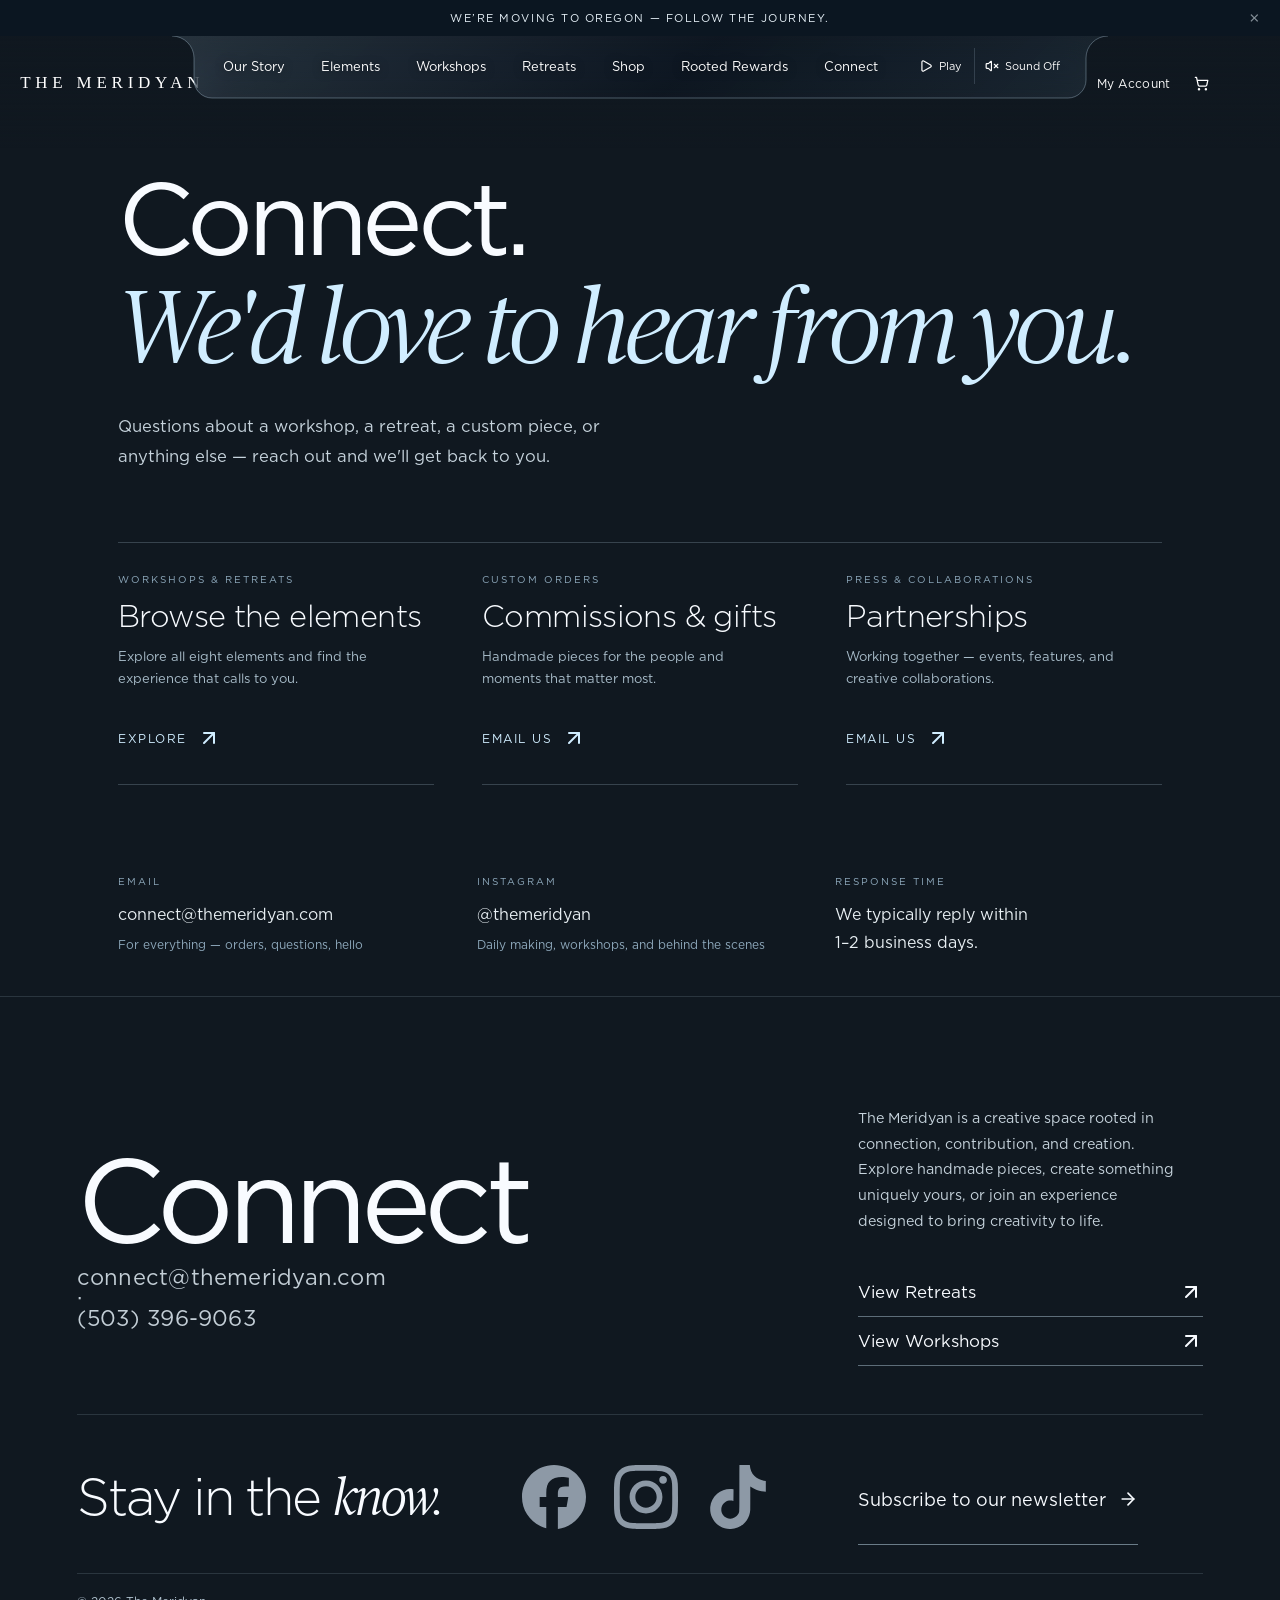
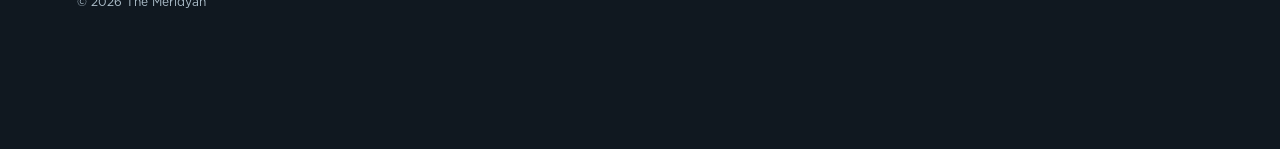
==== commit ff6a23ae: "Footer contact directly under Connect heading, larger" ====
--- a/connect.html
+++ b/connect.html
@@ -18,7 +18,7 @@
 <link media="all" rel="stylesheet" href="css/3cbabd3b90bd09d2.css">
 <link media="all" rel="stylesheet" href="css/3c0b1736c7ed2e35.css">
 <link media="all" rel="stylesheet" href="css/846dfcc68f16207b.css">
-<link rel="stylesheet" href="scroll-fixes.css?v=222">
+<link rel="stylesheet" href="scroll-fixes.css?v=223">
 <style>
 .connect-wrap{max-width:1100px;margin:0 auto;padding:170px 28px 40px}
 .connect-hero{margin-bottom:70px}
@@ -109,6 +109,6 @@
 <div class="morpho-outro">
 <footer class="flow-footer morpho-footer"><div class="footer-story"><h2 class="footer-signature"><span>Connect</span></h2><div class="footer-invitation"><p>The Meridyan is a creative space rooted in connection, contribution, and creation. Explore handmade pieces, create something uniquely yours, or join an experience designed to bring creativity to life.</p><a class="footer-shop" href="retreats.html" target="_top">View Retreats<svg xmlns="http://www.w3.org/2000/svg" width="24" height="24" viewBox="0 0 24 24" fill="none" stroke="currentColor" stroke-width="2" stroke-linecap="round" stroke-linejoin="round" class="lucide lucide-arrow-up-right" aria-hidden="true"><path d="M7 7h10v10"></path><path d="M7 17 17 7"></path></svg></a><a class="footer-shop" href="workshops.html" target="_top">View Workshops<svg xmlns="http://www.w3.org/2000/svg" width="24" height="24" viewBox="0 0 24 24" fill="none" stroke="currentColor" stroke-width="2" stroke-linecap="round" stroke-linejoin="round" class="lucide lucide-arrow-up-right" aria-hidden="true"><path d="M7 7h10v10"></path><path d="M7 17 17 7"></path></svg></a></div></div><section class="footer-connect" id="newsletter" aria-labelledby="newsletter-title"><div class="footer-connect-copy"><h3 id="newsletter-title">Stay in the<!-- --> <em>know.</em></h3></div><a class="footer-subscribe-link" href="https://www.themeridyan.com/newsletter" target="_top">Subscribe to our newsletter <svg xmlns="http://www.w3.org/2000/svg" width="20" height="20" viewBox="0 0 24 24" fill="none" stroke="currentColor" stroke-width="2" stroke-linecap="round" stroke-linejoin="round" class="lucide lucide-arrow-right" aria-hidden="true"><path d="M5 12h14"></path><path d="m12 5 7 7-7 7"></path></svg></a></section><div class="footer-legal"><span>© <!-- -->2026<!-- --> The Meridyan</span></div><dialog class="footer-legal-dialog" aria-labelledby="legal-dialog-title"><div class="legal-sheet"><header><span>THE MERIDYAN</span><button type="button" aria-label="Close legal document" autofocus=""><svg xmlns="http://www.w3.org/2000/svg" width="24" height="24" viewBox="0 0 24 24" fill="none" stroke="currentColor" stroke-width="2" stroke-linecap="round" stroke-linejoin="round" class="lucide lucide-x" aria-hidden="true"><path d="M18 6 6 18"></path><path d="m6 6 12 12"></path></svg></button></header><h2 id="legal-dialog-title">Privacy Policy</h2><div class="legal-document" lang="en"></div></div></dialog></footer>
 </div>
-<script src="nav.js?v=30"></script>
+<script src="nav.js?v=31"></script>
 </body>
 </html>
--- a/scroll-fixes.css
+++ b/scroll-fixes.css
@@ -763,7 +763,7 @@
 .footer-social a:hover{color:#efe9dd;transform:translateY(-2px)}
 .footer-social svg{display:block}
 
-.footer-contact{text-align:left;font-size:18px;letter-spacing:.01em;color:#aeb9c4;margin:22px 0 0}
-@media (max-width:640px){.footer-contact{font-size:15px}}
+.footer-contact{text-align:left;font-size:22px;letter-spacing:.01em;color:#c3ced6;margin:10px 0 0}
+@media (max-width:640px){.footer-contact{font-size:17px}}
 .footer-contact a{color:inherit;text-decoration:none;transition:color .25s ease}
 .footer-contact a:hover{color:#efe9dd}
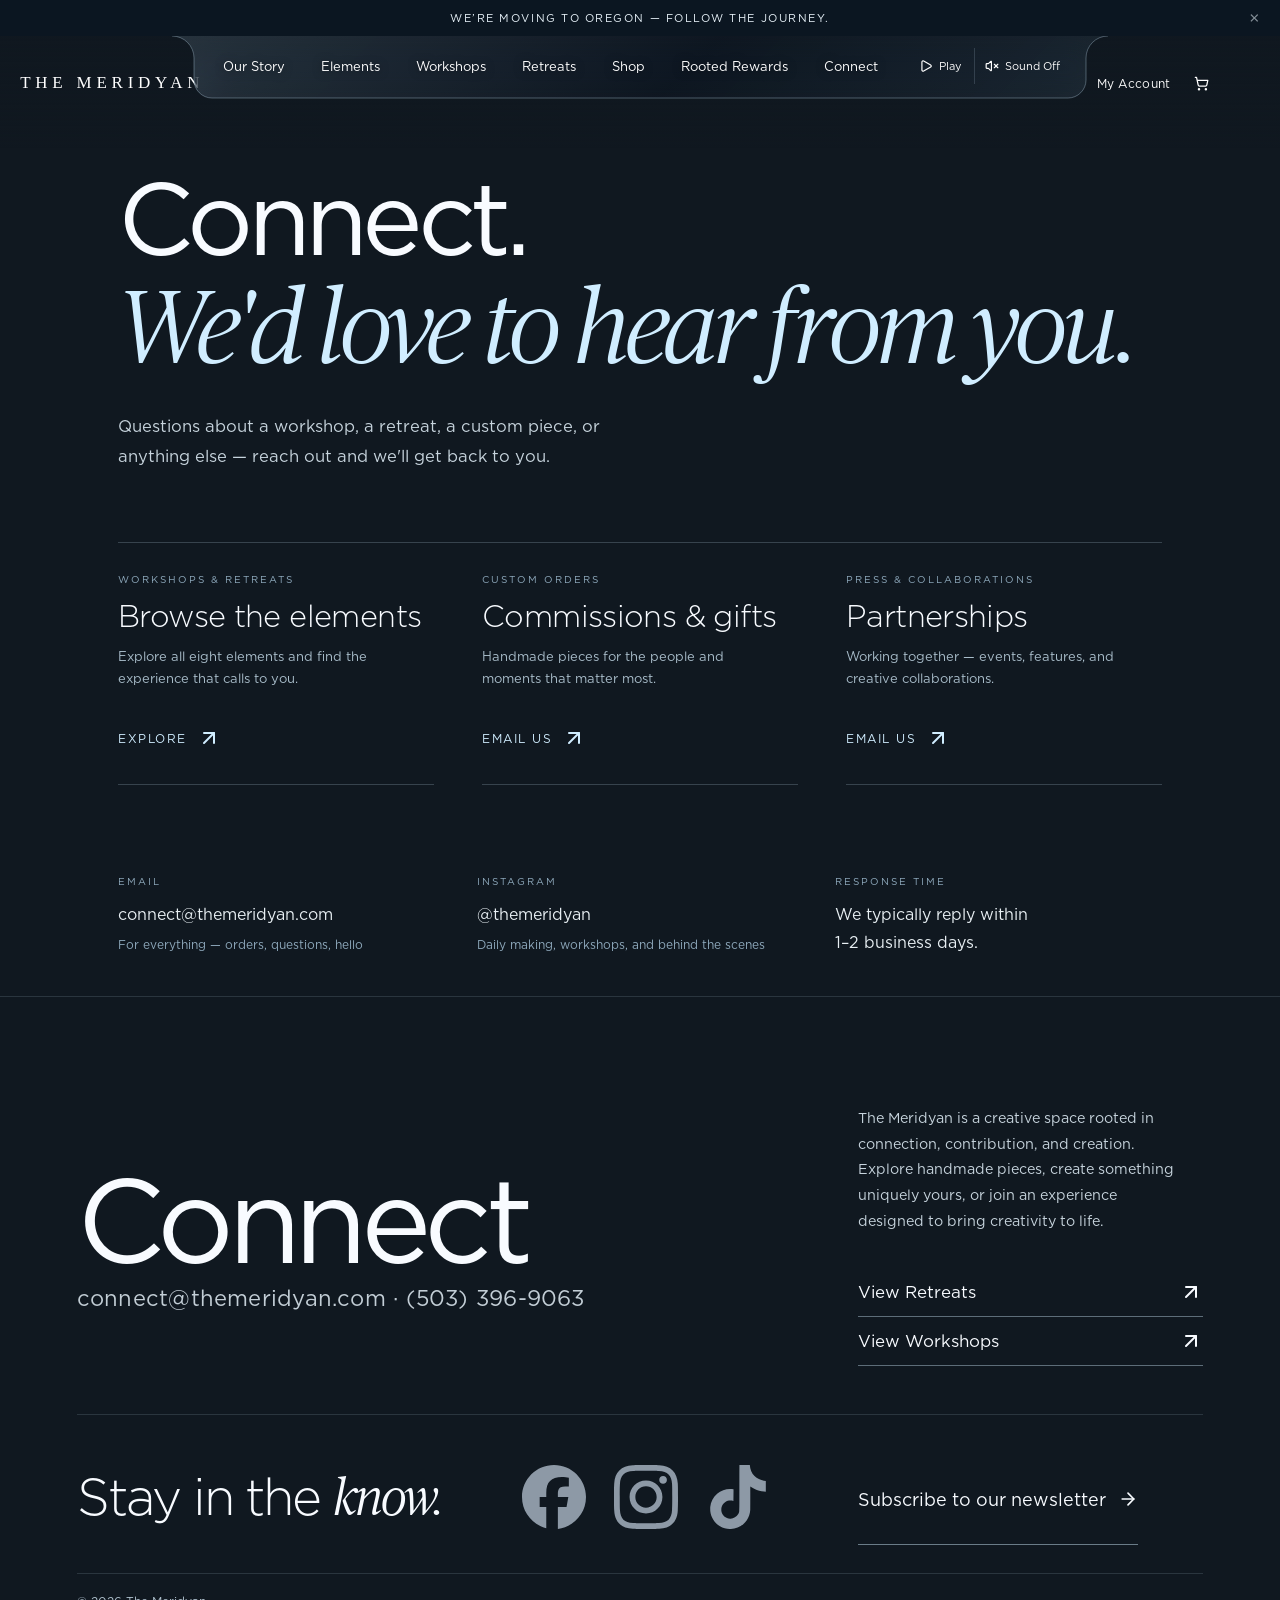
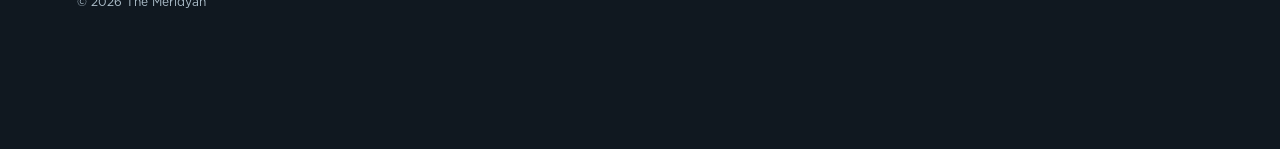
==== commit 692190cd: "Keep footer contact on one line, fix separator span display" ====
--- a/connect.html
+++ b/connect.html
@@ -18,7 +18,7 @@
 <link media="all" rel="stylesheet" href="css/3cbabd3b90bd09d2.css">
 <link media="all" rel="stylesheet" href="css/3c0b1736c7ed2e35.css">
 <link media="all" rel="stylesheet" href="css/846dfcc68f16207b.css">
-<link rel="stylesheet" href="scroll-fixes.css?v=223">
+<link rel="stylesheet" href="scroll-fixes.css?v=225">
 <style>
 .connect-wrap{max-width:1100px;margin:0 auto;padding:170px 28px 40px}
 .connect-hero{margin-bottom:70px}
--- a/scroll-fixes.css
+++ b/scroll-fixes.css
@@ -763,7 +763,8 @@
 .footer-social a:hover{color:#efe9dd;transform:translateY(-2px)}
 .footer-social svg{display:block}
 
-.footer-contact{text-align:left;font-size:22px;letter-spacing:.01em;color:#c3ced6;margin:10px 0 0}
-@media (max-width:640px){.footer-contact{font-size:17px}}
+.footer-contact{display:block;text-align:left;white-space:nowrap;font-size:22px;font-weight:400;letter-spacing:.01em;color:#c3ced6;margin:12px 0 0}
+@media (max-width:640px){.footer-contact{font-size:14px}}
+.footer-contact span{display:inline}
 .footer-contact a{color:inherit;text-decoration:none;transition:color .25s ease}
 .footer-contact a:hover{color:#efe9dd}
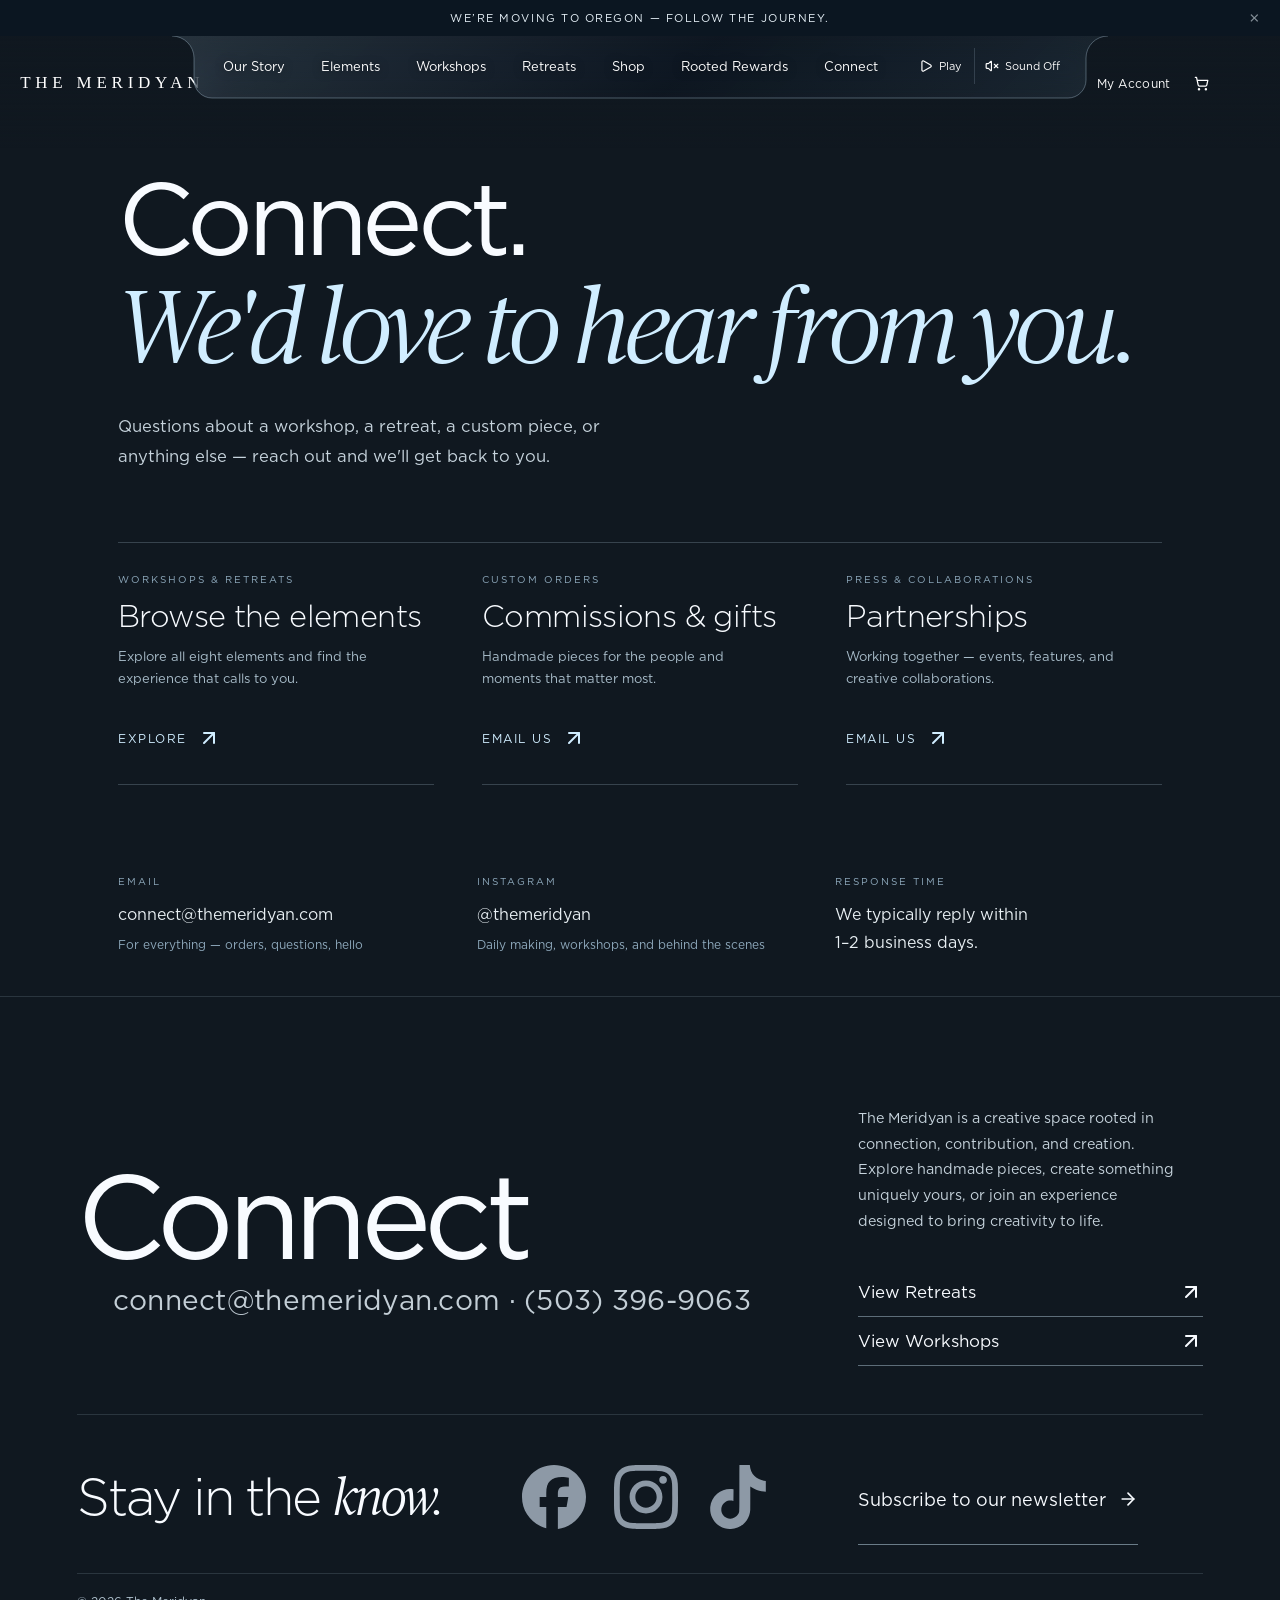
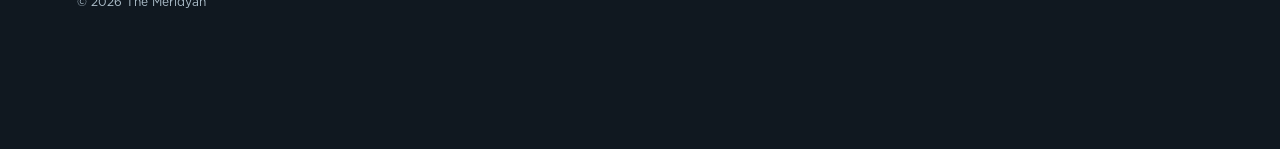
==== commit 884d212b: "Enlarge footer contact, nudge right" ====
--- a/connect.html
+++ b/connect.html
@@ -18,7 +18,7 @@
 <link media="all" rel="stylesheet" href="css/3cbabd3b90bd09d2.css">
 <link media="all" rel="stylesheet" href="css/3c0b1736c7ed2e35.css">
 <link media="all" rel="stylesheet" href="css/846dfcc68f16207b.css">
-<link rel="stylesheet" href="scroll-fixes.css?v=225">
+<link rel="stylesheet" href="scroll-fixes.css?v=226">
 <style>
 .connect-wrap{max-width:1100px;margin:0 auto;padding:170px 28px 40px}
 .connect-hero{margin-bottom:70px}
--- a/scroll-fixes.css
+++ b/scroll-fixes.css
@@ -763,8 +763,8 @@
 .footer-social a:hover{color:#efe9dd;transform:translateY(-2px)}
 .footer-social svg{display:block}
 
-.footer-contact{display:block;text-align:left;white-space:nowrap;font-size:22px;font-weight:400;letter-spacing:.01em;color:#c3ced6;margin:12px 0 0}
-@media (max-width:640px){.footer-contact{font-size:14px}}
+.footer-contact{display:block;text-align:left;white-space:nowrap;font-size:28px;font-weight:400;letter-spacing:.01em;color:#c3ced6;margin:14px 0 0 36px}
+@media (max-width:640px){.footer-contact{font-size:16px;margin-left:12px}}
 .footer-contact span{display:inline}
 .footer-contact a{color:inherit;text-decoration:none;transition:color .25s ease}
 .footer-contact a:hover{color:#efe9dd}
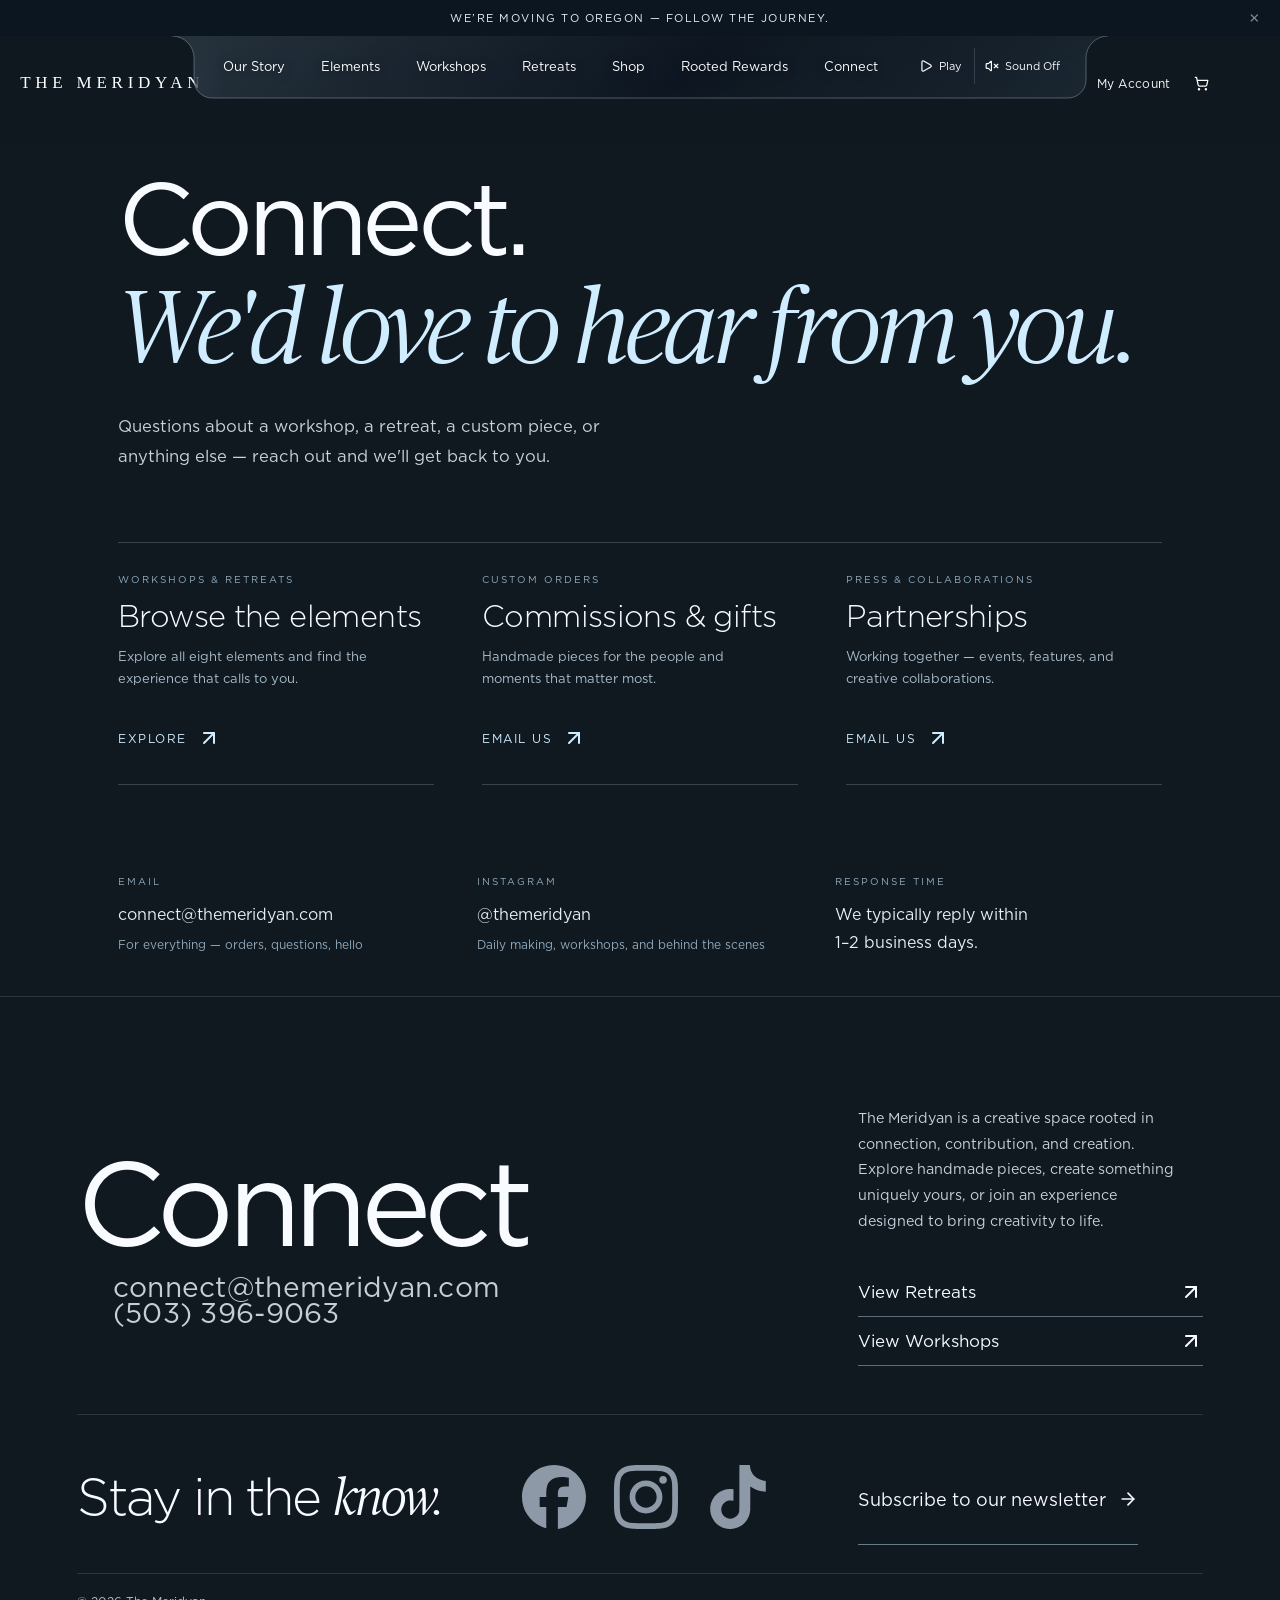
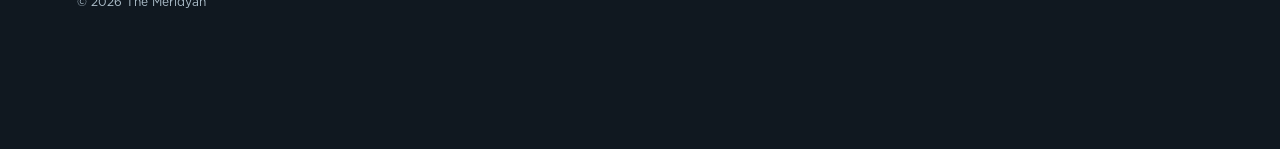
==== commit 66b93ed7: "Stack footer contact on two lines" ====
--- a/connect.html
+++ b/connect.html
@@ -109,6 +109,6 @@
 <div class="morpho-outro">
 <footer class="flow-footer morpho-footer"><div class="footer-story"><h2 class="footer-signature"><span>Connect</span></h2><div class="footer-invitation"><p>The Meridyan is a creative space rooted in connection, contribution, and creation. Explore handmade pieces, create something uniquely yours, or join an experience designed to bring creativity to life.</p><a class="footer-shop" href="retreats.html" target="_top">View Retreats<svg xmlns="http://www.w3.org/2000/svg" width="24" height="24" viewBox="0 0 24 24" fill="none" stroke="currentColor" stroke-width="2" stroke-linecap="round" stroke-linejoin="round" class="lucide lucide-arrow-up-right" aria-hidden="true"><path d="M7 7h10v10"></path><path d="M7 17 17 7"></path></svg></a><a class="footer-shop" href="workshops.html" target="_top">View Workshops<svg xmlns="http://www.w3.org/2000/svg" width="24" height="24" viewBox="0 0 24 24" fill="none" stroke="currentColor" stroke-width="2" stroke-linecap="round" stroke-linejoin="round" class="lucide lucide-arrow-up-right" aria-hidden="true"><path d="M7 7h10v10"></path><path d="M7 17 17 7"></path></svg></a></div></div><section class="footer-connect" id="newsletter" aria-labelledby="newsletter-title"><div class="footer-connect-copy"><h3 id="newsletter-title">Stay in the<!-- --> <em>know.</em></h3></div><a class="footer-subscribe-link" href="https://www.themeridyan.com/newsletter" target="_top">Subscribe to our newsletter <svg xmlns="http://www.w3.org/2000/svg" width="20" height="20" viewBox="0 0 24 24" fill="none" stroke="currentColor" stroke-width="2" stroke-linecap="round" stroke-linejoin="round" class="lucide lucide-arrow-right" aria-hidden="true"><path d="M5 12h14"></path><path d="m12 5 7 7-7 7"></path></svg></a></section><div class="footer-legal"><span>© <!-- -->2026<!-- --> The Meridyan</span></div><dialog class="footer-legal-dialog" aria-labelledby="legal-dialog-title"><div class="legal-sheet"><header><span>THE MERIDYAN</span><button type="button" aria-label="Close legal document" autofocus=""><svg xmlns="http://www.w3.org/2000/svg" width="24" height="24" viewBox="0 0 24 24" fill="none" stroke="currentColor" stroke-width="2" stroke-linecap="round" stroke-linejoin="round" class="lucide lucide-x" aria-hidden="true"><path d="M18 6 6 18"></path><path d="m6 6 12 12"></path></svg></button></header><h2 id="legal-dialog-title">Privacy Policy</h2><div class="legal-document" lang="en"></div></div></dialog></footer>
 </div>
-<script src="nav.js?v=31"></script>
+<script src="nav.js?v=32"></script>
 </body>
 </html>
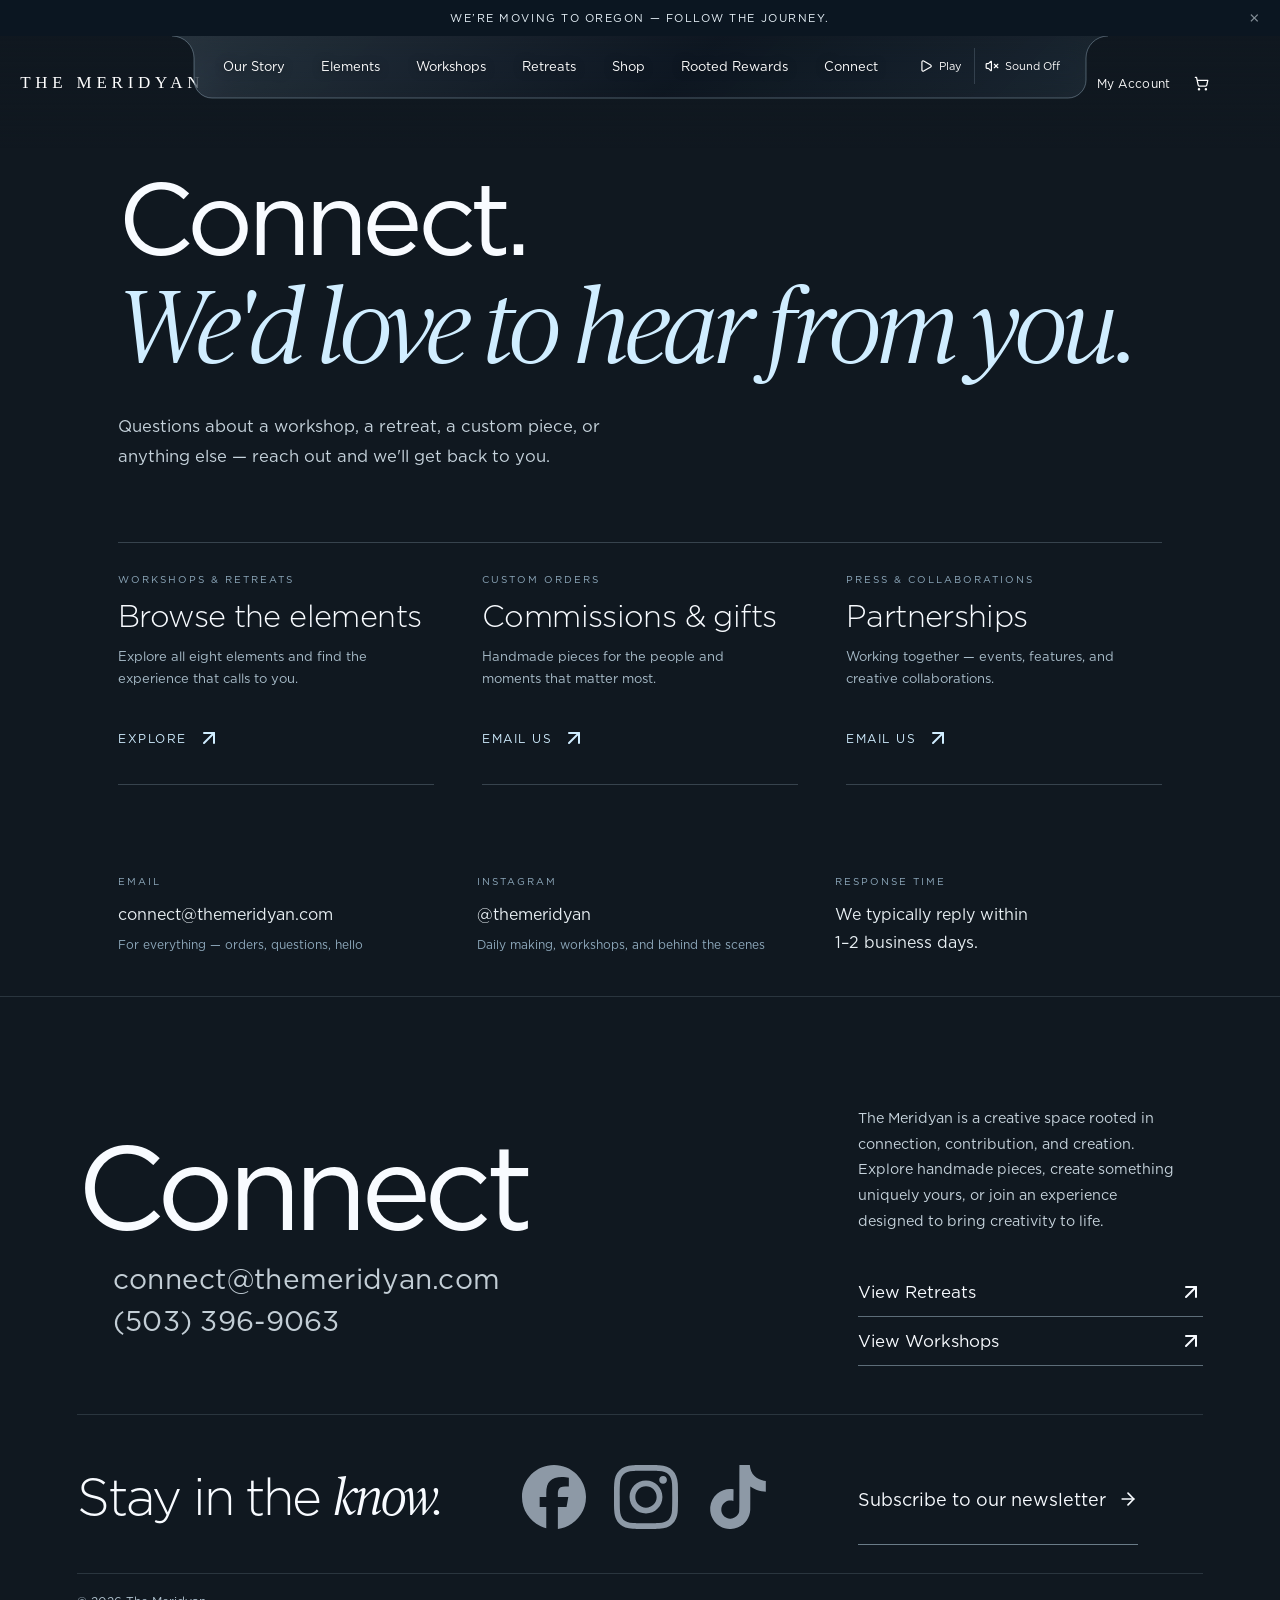
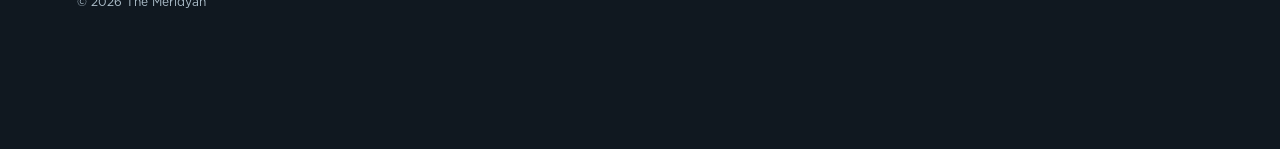
==== commit 0340b92f: "Increase footer contact line height" ====
--- a/connect.html
+++ b/connect.html
@@ -18,7 +18,7 @@
 <link media="all" rel="stylesheet" href="css/3cbabd3b90bd09d2.css">
 <link media="all" rel="stylesheet" href="css/3c0b1736c7ed2e35.css">
 <link media="all" rel="stylesheet" href="css/846dfcc68f16207b.css">
-<link rel="stylesheet" href="scroll-fixes.css?v=226">
+<link rel="stylesheet" href="scroll-fixes.css?v=227">
 <style>
 .connect-wrap{max-width:1100px;margin:0 auto;padding:170px 28px 40px}
 .connect-hero{margin-bottom:70px}
--- a/scroll-fixes.css
+++ b/scroll-fixes.css
@@ -763,7 +763,7 @@
 .footer-social a:hover{color:#efe9dd;transform:translateY(-2px)}
 .footer-social svg{display:block}
 
-.footer-contact{display:block;text-align:left;white-space:nowrap;font-size:28px;font-weight:400;letter-spacing:.01em;color:#c3ced6;margin:14px 0 0 36px}
+.footer-contact{display:block;text-align:left;white-space:nowrap;font-size:28px;font-weight:400;letter-spacing:.01em;line-height:1.5;color:#c3ced6;margin:14px 0 0 36px}
 @media (max-width:640px){.footer-contact{font-size:16px;margin-left:12px}}
 .footer-contact span{display:inline}
 .footer-contact a{color:inherit;text-decoration:none;transition:color .25s ease}
